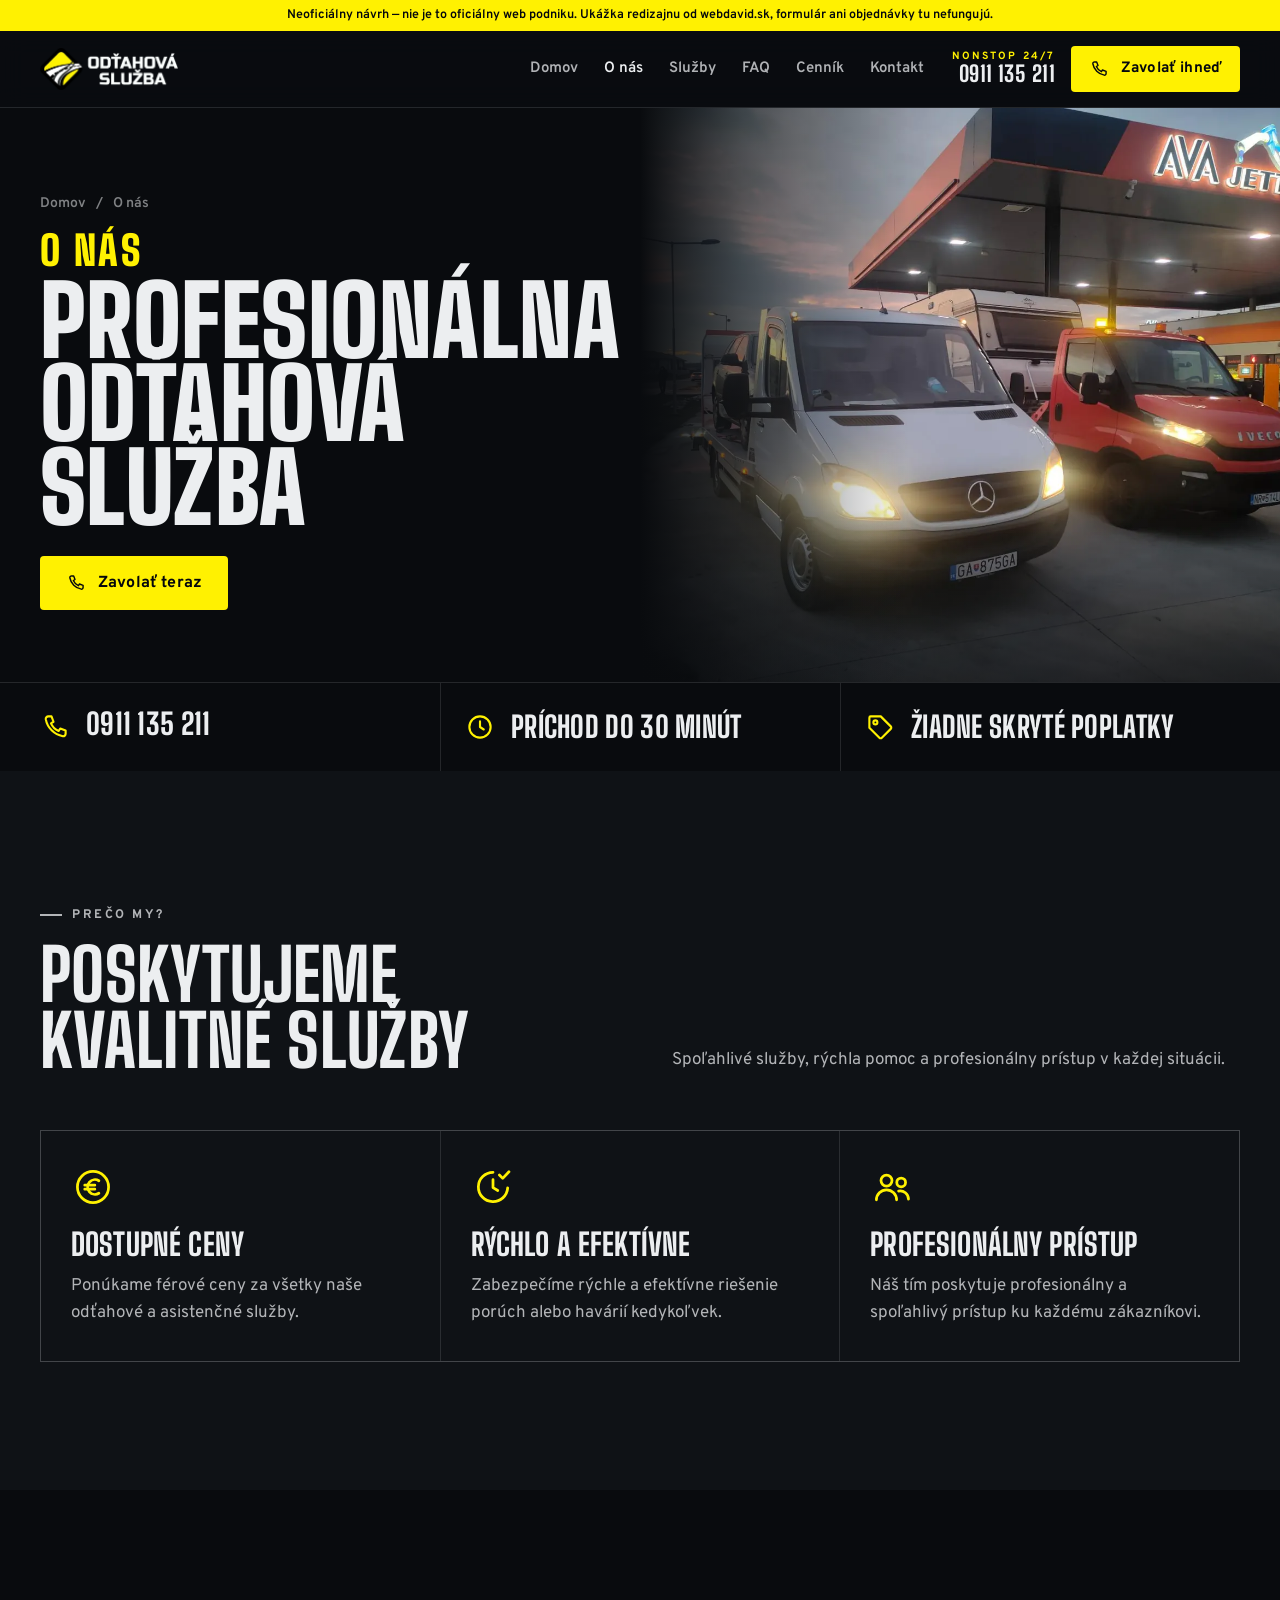
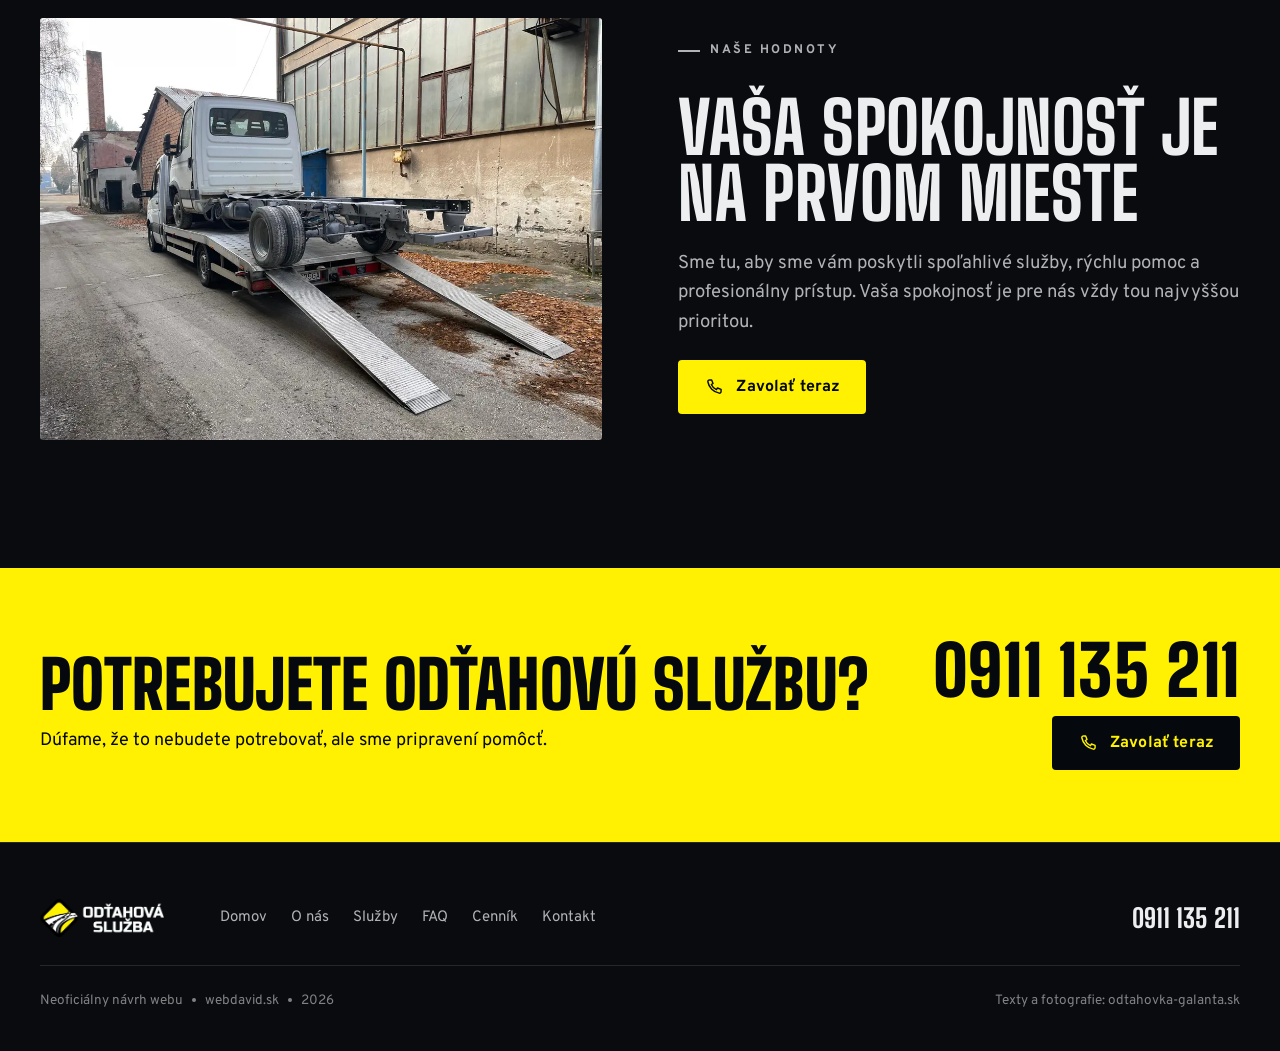
==== o-nas/index.html @ 294c911e "Redizajn webu — neoficiálny návrh Co-Authored-By: Claude Opus 5.5 <noreply@anthropic.com>  Claude-Se" ====
<!doctype html><html lang="sk"><meta charset="utf-8">
<meta name="viewport" content="width=device-width,initial-scale=1,viewport-fit=cover">
<meta name="robots" content="noindex, nofollow">
<title>O nás · Odťahová služba Galanta — neoficiálny návrh</title>
<meta name="description" content="O nás — profesionálna odťahová služba v Galante. Spoľahlivé služby, rýchla pomoc a profesionálny prístup v každej situácii.">
<meta name="theme-color" content="#090b0e">
<meta property="og:title" content="O nás · Odťahová služba Galanta — neoficiálny návrh">
<meta property="og:description" content="O nás — profesionálna odťahová služba v Galante. Spoľahlivé služby, rýchla pomoc a profesionálny prístup v každej situácii.">
<meta property="og:image" content="../assets/img/hero-noc-cerpacia-stanica.webp">
<meta property="og:locale" content="sk_SK">
<link rel="icon" type="image/png" sizes="32x32" href="../favicon-32.png">
<link rel="apple-touch-icon" href="../apple-touch-icon.png">
<link rel="preconnect" href="https://fonts.googleapis.com"><link rel="preconnect" href="https://fonts.gstatic.com" crossorigin>
<link rel="stylesheet" href="https://fonts.googleapis.com/css2?family=Big+Shoulders+Display:wght@700;800;900&family=Overpass:ital,wght@0,400;0,600;0,700;0,800;1,400&display=swap">
<link rel="stylesheet" href="../assets/css/style.css">
<script type="application/ld+json">{"@context": "https://schema.org", "@type": "AutomotiveBusiness", "name": "Odťahová služba Galanta", "description": "O nás — profesionálna odťahová služba v Galante. Spoľahlivé služby, rýchla pomoc a profesionálny prístup v každej situácii.", "telephone": "+421911135211", "url": "https://odtahovka-galanta.sk/o-nas/", "areaServed": ["Galanta", "Slovensko", "Európska únia"], "openingHours": "Mo-Su 00:00-23:59", "address": {"@type": "PostalAddress", "addressLocality": "Galanta", "addressCountry": "SK"}, "priceRange": "od 50 €"}</script>
<body>
<svg width="0" height="0" style="position:absolute" aria-hidden="true"><defs><symbol id="i-phone" viewBox="0 0 24 24"><path d="M6.6 3.5h2.6l1.6 4.3-2 1.3a11.5 11.5 0 0 0 6.1 6.1l1.3-2 4.3 1.6v2.6a2 2 0 0 1-2.2 2A17 17 0 0 1 4.6 5.7a2 2 0 0 1 2-2.2z"/></symbol><symbol id="i-clock" viewBox="0 0 24 24"><circle cx="12" cy="12" r="8.5"/><path d="M12 7.5V12l3 2"/></symbol><symbol id="i-tag" viewBox="0 0 24 24"><path d="M3.5 12.6V4.5a1 1 0 0 1 1-1h8.1l8 8a1.4 1.4 0 0 1 0 2l-7.1 7.1a1.4 1.4 0 0 1-2 0z"/><circle cx="8.3" cy="8.3" r="1.6"/></symbol><symbol id="i-tow" viewBox="0 0 24 24"><path d="M2.5 16v-5l2-3h4.5V16"/><path d="M9 13h12.5v3"/><path d="M12.5 13l6.5-6.5v3.5"/><path d="M2.5 16h2.6M9.3 16h5.6M19.1 16h2.4"/><circle cx="7.2" cy="16.3" r="2.1"/><circle cx="17" cy="16.3" r="2.1"/></symbol><symbol id="i-gauge" viewBox="0 0 24 24"><path d="M4.5 17a8 8 0 1 1 15 0"/><path d="M12 13.5l4-4"/><circle cx="12" cy="13.5" r="1.3"/><path d="M6.9 11.1l-.9-.5M12 7V5.9M17.1 11.1l.9-.5"/></symbol><symbol id="i-car" viewBox="0 0 24 24"><path d="M3 15.5V13l2-4.5h10l3.5 4 2.5.8v2.2"/><path d="M3 15.5h2.2M9.8 15.5h4.4M18.8 15.5H21"/><circle cx="7.5" cy="15.8" r="2.2"/><circle cx="16.5" cy="15.8" r="2.2"/><path d="M8.5 8.5v4h9.5"/></symbol><symbol id="i-truck" viewBox="0 0 24 24"><path d="M2.5 16V6.5h11V16"/><path d="M13.5 9.5h4l3 3.5V16"/><path d="M2.5 16h2.3M9.3 16h5.3M19.1 16h1.4"/><circle cx="7" cy="16.3" r="2.2"/><circle cx="16.8" cy="16.3" r="2.2"/></symbol><symbol id="i-eu" viewBox="0 0 24 24"><polygon points="12.00,2.85 12.41,3.84 13.47,3.92 12.66,4.62 12.91,5.65 12.00,5.10 11.09,5.65 11.34,4.62 10.53,3.92 11.59,3.84" fill="currentColor" stroke="none"/><polygon points="15.80,3.87 16.21,4.85 17.27,4.94 16.46,5.63 16.71,6.67 15.80,6.12 14.89,6.67 15.14,5.63 14.33,4.94 15.39,4.85" fill="currentColor" stroke="none"/><polygon points="18.58,6.65 18.99,7.64 20.06,7.72 19.25,8.42 19.49,9.45 18.58,8.90 17.67,9.45 17.92,8.42 17.11,7.72 18.17,7.64" fill="currentColor" stroke="none"/><polygon points="19.60,10.45 20.01,11.44 21.07,11.52 20.26,12.22 20.51,13.25 19.60,12.70 18.69,13.25 18.94,12.22 18.13,11.52 19.19,11.44" fill="currentColor" stroke="none"/><polygon points="18.58,14.25 18.99,15.24 20.06,15.32 19.25,16.02 19.49,17.05 18.58,16.50 17.67,17.05 17.92,16.02 17.11,15.32 18.17,15.24" fill="currentColor" stroke="none"/><polygon points="15.80,17.03 16.21,18.02 17.27,18.10 16.46,18.80 16.71,19.84 15.80,19.28 14.89,19.84 15.14,18.80 14.33,18.10 15.39,18.02" fill="currentColor" stroke="none"/><polygon points="12.00,18.05 12.41,19.04 13.47,19.12 12.66,19.82 12.91,20.85 12.00,20.30 11.09,20.85 11.34,19.82 10.53,19.12 11.59,19.04" fill="currentColor" stroke="none"/><polygon points="8.20,17.03 8.61,18.02 9.67,18.10 8.86,18.80 9.11,19.84 8.20,19.28 7.29,19.84 7.54,18.80 6.73,18.10 7.79,18.02" fill="currentColor" stroke="none"/><polygon points="5.42,14.25 5.83,15.24 6.89,15.32 6.08,16.02 6.33,17.05 5.42,16.50 4.51,17.05 4.75,16.02 3.94,15.32 5.01,15.24" fill="currentColor" stroke="none"/><polygon points="4.40,10.45 4.81,11.44 5.87,11.52 5.06,12.22 5.31,13.25 4.40,12.70 3.49,13.25 3.74,12.22 2.93,11.52 3.99,11.44" fill="currentColor" stroke="none"/><polygon points="5.42,6.65 5.83,7.64 6.89,7.72 6.08,8.42 6.33,9.45 5.42,8.90 4.51,9.45 4.75,8.42 3.94,7.72 5.01,7.64" fill="currentColor" stroke="none"/><polygon points="8.20,3.87 8.61,4.85 9.67,4.94 8.86,5.63 9.11,6.67 8.20,6.12 7.29,6.67 7.54,5.63 6.73,4.94 7.79,4.85" fill="currentColor" stroke="none"/></symbol><symbol id="i-buoy" viewBox="0 0 24 24"><circle cx="12" cy="12" r="8.5"/><circle cx="12" cy="12" r="3.6"/><path d="M6 6l3.4 3.4M14.6 14.6L18 18M18 6l-3.4 3.4M9.4 14.6L6 18"/></symbol><symbol id="i-recycle" viewBox="0 0 24 24"><path d="M20 12a8 8 0 0 1-14.3 4.9"/><path d="M4 12a8 8 0 0 1 14.3-4.9"/><path d="M18.6 3.6v3.6H15"/><path d="M5.4 20.4v-3.6H9"/></symbol><symbol id="i-garage" viewBox="0 0 24 24"><path d="M3 20V9.2L12 4l9 5.2V20"/><path d="M6.5 20v-7.5h11V20"/><path d="M6.5 15.5h11M6.5 18h11"/></symbol><symbol id="i-tire" viewBox="0 0 24 24"><circle cx="12" cy="12" r="8.5"/><circle cx="12" cy="12" r="2.6"/><path d="M12.00 9.40L12.00 5.80M14.47 11.20L17.90 10.08M13.53 14.10L15.64 17.02M10.47 14.10L8.36 17.02M9.53 11.20L6.10 10.08"/></symbol><symbol id="i-battery" viewBox="0 0 24 24"><rect x="3" y="7" width="18" height="12" rx="1.5"/><path d="M7 7V5h3v2M14 7V5h3v2"/><path d="M12.8 9.5l-2.6 4h3.6l-2.6 4"/></symbol><symbol id="i-arrow" viewBox="0 0 24 24"><path d="M5 12h14M13 6l6 6-6 6"/></symbol><symbol id="i-euro" viewBox="0 0 24 24"><circle cx="12" cy="12" r="8.5"/><path d="M15.2 8.6a4 4 0 1 0 0 6.8"/><path d="M7.5 11h5.5M7.5 13.2h5.5"/></symbol><symbol id="i-ontime" viewBox="0 0 24 24"><path d="M20 12.5A8 8 0 1 1 12 4"/><path d="M12 8v4.3l2.6 1.6"/><path d="M15.5 5.5l1.8 1.8 3.4-3.6"/></symbol><symbol id="i-team" viewBox="0 0 24 24"><circle cx="9" cy="8.5" r="3"/><path d="M3.5 19a5.5 5.5 0 0 1 11 0"/><circle cx="17" cy="9.5" r="2.4"/><path d="M15.6 14.2A4.6 4.6 0 0 1 21 18.6"/></symbol><symbol id="i-shield" viewBox="0 0 24 24"><path d="M12 3.5l7 2.6v5.6c0 4.4-3 7.6-7 8.8-4-1.2-7-4.4-7-8.8V6.1z"/><path d="M8.8 12.2l2.2 2.2 4.3-4.6"/></symbol></defs></svg>
<p class="demo">Neoficiálny návrh — nie je to oficiálny web podniku. Ukážka redizajnu od webdavid.sk, formulár ani objednávky tu nefungujú.</p>
<header class="top" id="top">
  <div class="wrap top__in">
    <a class="logo" href="../" aria-label="Odťahová služba Galanta — domov"><img src="../assets/img/logo-odtahova-sluzba.webp" width="560" height="171" alt="Odťahová služba"></a>
    <nav class="nav" id="nav" aria-label="Hlavná navigácia"><a href="../">Domov</a><a href="../o-nas/" aria-current="page">O nás</a><a href="../#sluzby">Služby</a><a href="../#faq">FAQ</a><a href="../#cennik">Cenník</a><a href="../#kontakt">Kontakt</a></nav>
    <div class="top__call">
      <a class="top__tel" href="tel:0911135211"><small>Nonstop 24/7</small><b class="num">0911 135 211</b></a>
      <a class="btn btn--y" href="tel:0911135211"><svg class="i" aria-hidden="true"><use href="#i-phone"/></svg>Zavolať ihneď</a>
      <button class="burger" type="button" aria-controls="nav" aria-expanded="false" aria-label="Menu"><span></span></button>
    </div>
  </div>
</header>
<main>

<section class="phero" aria-labelledby="h1">
  <div class="wrap phero__grid">
    <div class="phero__copy">
      <nav class="crumbs" aria-label="Omrvinky"><a class="ulink" href="../">Domov</a><span aria-hidden="true">/</span><span>O nás</span></nav>
      <h1 id="h1"><small>O nás</small>Profesionálna odťahová služba</h1>
      <div class="hero__cta"><a class="btn btn--y" href="tel:0911135211"><svg class="i" aria-hidden="true"><use href="#i-phone"/></svg>Zavolať teraz</a></div>
    </div>
    <figure class="hero__photo phero__photo">
      <img src="../assets/img/vozidla-cerpacia-stanica.webp" width="1400" height="1051" alt="Dve odťahové vozidlá pri čerpacej stanici za súmraku" fetchpriority="high">
    </figure>
  </div>
</section>
<div class="facts"><ul class="wrap">
  <li><svg class="i" aria-hidden="true"><use href="#i-phone"/></svg><a href="tel:0911135211"><b class="num">0911 135 211</b></a></li>
  <li><svg class="i" aria-hidden="true"><use href="#i-clock"/></svg><b>Príchod do 30 minút</b></li>
  <li><svg class="i" aria-hidden="true"><use href="#i-tag"/></svg><b>Žiadne skryté poplatky</b></li>
</ul></div>

<section class="sec" aria-labelledby="q-h">
  <div class="wrap">
    <div class="head">
      <div><p class="eyebrow">Prečo my?</p><h2 id="q-h">Poskytujeme kvalitné služby</h2></div>
      <p>Spoľahlivé služby, rýchla pomoc a profesionálny prístup v každej situácii.</p>
    </div>
    <ul class="values">
      <li><svg class="i" aria-hidden="true"><use href="#i-euro"/></svg><h3>Dostupné ceny</h3><p>Ponúkame férové ceny za všetky naše odťahové a asistenčné služby.</p></li>
      <li><svg class="i" aria-hidden="true"><use href="#i-ontime"/></svg><h3>Rýchlo a efektívne</h3><p>Zabezpečíme rýchle a efektívne riešenie porúch alebo havárií kedykoľvek.</p></li>
      <li><svg class="i" aria-hidden="true"><use href="#i-team"/></svg><h3>Profesionálny prístup</h3><p>Náš tím poskytuje profesionálny a spoľahlivý prístup ku každému zákazníkovi.</p></li>
    </ul>
  </div>
</section>

<section class="sec sec--dark" aria-labelledby="v-h">
  <div class="wrap split">
    <img src="../assets/img/odtah-podvozok.webp" width="1100" height="825" alt="Podvozok nákladného vozidla naložený na odťahovom vozidle" loading="lazy">
    <div class="split__copy">
      <p class="eyebrow">Naše hodnoty</p>
      <h2 class="h2" id="v-h">Vaša spokojnosť je na prvom mieste</h2>
      <p class="lead">Sme tu, aby sme vám poskytli spoľahlivé služby, rýchlu pomoc a profesionálny prístup. Vaša spokojnosť je pre nás vždy tou najvyššou prioritou.</p>
      <a class="btn btn--y" href="tel:0911135211"><svg class="i" aria-hidden="true"><use href="#i-phone"/></svg>Zavolať teraz</a>
    </div>
  </div>
</section>

<section class="cta" aria-labelledby="cta-h">
  <div class="wrap cta__in">
    <div><h2 id="cta-h">Potrebujete odťahovú službu?</h2><p>Dúfame, že to nebudete potrebovať, ale sme pripravení pomôcť.</p></div>
    <div class="cta__tel"><a class="big num" href="tel:0911135211">0911 135 211</a><a class="btn btn--ink" href="tel:0911135211"><svg class="i" aria-hidden="true"><use href="#i-phone"/></svg>Zavolať teraz</a></div>
  </div>
</section>
</main>
<footer class="foot">
  <div class="wrap foot__in">
    <a class="logo" href="../" aria-label="Domov"><img src="../assets/img/logo-odtahova-sluzba.webp" width="560" height="171" alt="Odťahová služba" loading="lazy"></a>
    <nav aria-label="Pätička"><a class="ulink" href="../">Domov</a><a class="ulink" href="../o-nas/">O nás</a><a class="ulink" href="../#sluzby">Služby</a><a class="ulink" href="../#faq">FAQ</a><a class="ulink" href="../#cennik">Cenník</a><a class="ulink" href="../#kontakt">Kontakt</a></nav>
    <a class="foot__tel num" href="tel:0911135211">0911 135 211</a>
    <div class="foot__legal"><span>Neoficiálny návrh webu <span class="sep" aria-hidden="true"></span> webdavid.sk <span class="sep" aria-hidden="true"></span> 2026</span><span>Texty a fotografie: odtahovka-galanta.sk</span></div>
  </div>
</footer>
<div class="mbar"><a class="btn btn--y" href="tel:0911135211"><svg class="i" aria-hidden="true"><use href="#i-phone"/></svg>Zavolať</a><a class="btn btn--ghost" href="../#cennik">Cenník</a></div>
<script src="../assets/js/main.js" defer></script>
</body></html>
---- assets/css/style.css ----
/* Odťahová služba Galanta — redizajn (neoficiálny návrh)
   Koncept: reflexná dopravná tabuľa v noci. Asfalt ako zem, ich žltá ako reflexná fólia,
   biela dodatková tabuľa pre cenník, vodorovné značenie ako oddeľovače.
   Poradie: tokeny → základ → komponenty → sekcie → responzívne. */

:root{
  --a950:#090b0e; --a900:#0f1216; --a850:#151920; --a800:#1c2129;
  --ink:#eceef0; --ink-2:rgba(236,238,240,.74); --ink-3:rgba(236,238,240,.52);
  --line:rgba(236,238,240,.12); --line-2:rgba(236,238,240,.24);
  --y:#fff101; --y-2:#f2e400; --y-ink:#05080d;
  --plate:#f3f4f1; --plate-ink:#0a0c0f; --plate-line:rgba(10,12,15,.14);
  --f-d:"Big Shoulders Display","Arial Narrow",Impact,sans-serif;
  --f-t:"Overpass",system-ui,-apple-system,"Segoe UI",sans-serif;
  --w:1240px; --g:clamp(16px,4vw,40px);
  --ease:cubic-bezier(.2,.7,.3,1);
}

/* ---------- základ ---------- */
*,*::before,*::after{box-sizing:border-box}
html{-webkit-text-size-adjust:100%;scroll-behavior:smooth;scroll-padding-top:84px}
body{margin:0;background:var(--a900);color:var(--ink);font:400 17px/1.6 var(--f-t);-webkit-font-smoothing:antialiased;text-rendering:optimizeLegibility}
img{display:block;max-width:100%;height:auto}
a{color:inherit;text-decoration:none}
p{margin:0}
h1,h2,h3,h4{margin:0;font-family:var(--f-d);font-weight:800;line-height:.92;letter-spacing:.005em;text-transform:uppercase}
ul,ol{margin:0;padding:0;list-style:none}
button,input,textarea{font:inherit;color:inherit}
:focus-visible{outline:2px solid var(--y);outline-offset:3px}
.wrap{width:min(100% - 2*var(--g),var(--w));margin-inline:auto}
.sr{position:absolute;width:1px;height:1px;overflow:hidden;clip:rect(0 0 0 0);white-space:nowrap}
.num{font-variant-numeric:tabular-nums lining-nums}

/* demo pruh */
.demo{background:var(--y);color:var(--y-ink);font:600 12.5px/1.35 var(--f-t);text-align:center;padding:7px var(--g)}

/* ---------- komponenty ---------- */
.eyebrow{display:inline-flex;align-items:center;gap:10px;font:700 12.5px/1 var(--f-t);letter-spacing:.2em;text-transform:uppercase;color:var(--y)}
.eyebrow::before{content:"";width:22px;height:2px;background:currentColor}
.lead{font-size:clamp(17px,1.45vw,19.5px);color:var(--ink-2);max-width:58ch}
.btn{display:inline-flex;align-items:center;justify-content:center;gap:12px;min-height:54px;padding:0 26px;border-radius:4px;font:700 16px/1 var(--f-t);letter-spacing:.01em;transition:background .2s,color .2s,border-color .2s;white-space:nowrap}
.btn svg{width:20px;height:20px;flex:none}
.btn--y{background:var(--y);color:var(--y-ink)}
.btn--y:hover{background:#fff}
.btn--ghost{border:1.5px solid var(--line-2);color:var(--ink)}
.btn--ghost:hover{border-color:var(--ink)}
.btn--ink{background:var(--y-ink);color:var(--y)}
.btn--ink:hover{background:#000;color:#fff}
.i{width:24px;height:24px;fill:none;stroke:currentColor;stroke-width:1.7;stroke-linecap:round;stroke-linejoin:round;flex:none}
.lane{height:3px;background:repeating-linear-gradient(90deg,var(--line-2) 0 34px,transparent 34px 62px)}
.ulink{background:linear-gradient(currentColor,currentColor) 0 100%/0 1.5px no-repeat;transition:background-size .2s var(--ease)}
.ulink:hover{background-size:100% 1.5px}

/* ---------- hlavička ---------- */
.top{position:sticky;top:0;z-index:40;background:rgba(9,11,14,.86);-webkit-backdrop-filter:saturate(140%) blur(12px);backdrop-filter:saturate(140%) blur(12px);border-bottom:1px solid var(--line)}
.top__in{display:flex;align-items:center;gap:28px;height:76px}
.logo img{height:42px;width:auto}
.nav{display:flex;gap:26px;margin-left:auto;font:600 15px/1 var(--f-t)}
.nav a{padding:8px 0;color:var(--ink-2);transition:color .2s}
.nav a:hover,.nav a[aria-current]{color:var(--ink)}
.top__call{display:flex;align-items:center;gap:16px}
.top__tel{display:grid;line-height:1.1;text-align:right}
.top__tel small{font:700 10.5px/1 var(--f-t);letter-spacing:.2em;text-transform:uppercase;color:var(--y)}
.top__tel b{font:800 22px/1.1 var(--f-d);letter-spacing:.02em}
.top .btn{min-height:46px;padding:0 18px;font-size:15px}
.burger{display:none;width:46px;height:46px;border:1.5px solid var(--line-2);border-radius:4px;background:none;align-items:center;justify-content:center;cursor:pointer}
.burger span,.burger span::before,.burger span::after{display:block;width:18px;height:2px;background:var(--ink);position:relative;content:"";transition:transform .2s}
.burger span::before{position:absolute;top:-6px}.burger span::after{position:absolute;top:6px}
.menu-open .burger span{background:transparent}
.menu-open .burger span::before{transform:translateY(6px) rotate(45deg)}
.menu-open .burger span::after{transform:translateY(-6px) rotate(-45deg)}

/* ---------- hero ---------- */
.hero{position:relative;background:var(--a950);overflow:hidden}
.hero__grid{display:grid;grid-template-columns:minmax(0,1.04fr) minmax(0,.96fr);min-height:min(660px,84vh)}
.hero__copy{padding:clamp(56px,8vw,104px) clamp(24px,4vw,56px) clamp(48px,6vw,80px) 0;display:flex;flex-direction:column;justify-content:center;gap:26px;position:relative;z-index:2}
.hero h1{font-size:clamp(60px,9.4vw,140px);font-weight:900;line-height:.84;letter-spacing:-.005em}
.hero h1 span{display:block;color:var(--y)}
.hero__cta{display:flex;flex-wrap:wrap;gap:12px;margin-top:4px}
.hero__avail{display:flex;align-items:center;gap:14px;font-size:15px;color:var(--ink-3);max-width:46ch}
.live{display:inline-flex;align-items:center;gap:8px;flex:none;padding:6px 12px 5px;border:1px solid var(--line-2);border-radius:99px;font:700 14px/1 var(--f-t);color:var(--ink)}
.live i{width:8px;height:8px;border-radius:50%;background:#3ddc55;box-shadow:0 0 0 4px rgba(61,220,85,.16)}
.hero__photo{position:relative;margin:0;margin-right:calc(-1*max(var(--g),(100vw - var(--w))/2))}
.hero__photo img{width:100%;height:100%;object-fit:cover;object-position:56% 60%}
.hero__photo::before{content:"";position:absolute;inset:0;z-index:1;background:linear-gradient(90deg,var(--a950) 0,rgba(9,11,14,.55) 16%,rgba(9,11,14,0) 42%),linear-gradient(0deg,rgba(9,11,14,.7) 0,rgba(9,11,14,0) 30%)}
.sign{position:absolute;z-index:3;left:-58px;bottom:44px;width:196px;height:196px;display:grid;place-items:center;color:var(--y-ink)}
.sign::before{content:"";position:absolute;inset:28px;background:var(--y);border-radius:14px;transform:rotate(45deg);box-shadow:inset 0 0 0 5px var(--y),inset 0 0 0 9px var(--y-ink),0 18px 40px rgba(0,0,0,.45)}
.sign span{position:relative;display:grid;text-align:center;line-height:.86}
.sign b{font:900 50px/.9 var(--f-d)}
.sign small{font:800 15px/1 var(--f-d);letter-spacing:.14em}

/* fakty pod hero */
.facts{background:var(--a950);border-top:1px solid var(--line)}
.facts ul{display:grid;grid-template-columns:repeat(3,1fr)}
.facts li{display:flex;align-items:center;gap:16px;padding:26px 24px;border-left:1px solid var(--line)}
.facts li:first-child{border-left:0;padding-left:0}
.facts .i{width:30px;height:30px;color:var(--y)}
.facts b{font:800 clamp(22px,2.3vw,30px)/1 var(--f-d);text-transform:uppercase;letter-spacing:.01em}

/* ---------- sekcie ---------- */
.sec{padding:clamp(72px,10vw,128px) 0}
.sec--dark{background:var(--a950)}
.head{display:grid;grid-template-columns:minmax(0,1fr) minmax(0,1fr);gap:24px 64px;align-items:end;margin-bottom:clamp(36px,5vw,56px)}
.head h2,.h2{font-size:clamp(42px,5.6vw,80px);margin-top:16px}
.head p{color:var(--ink-2);max-width:56ch}

/* prečo my */
.why{display:grid;grid-template-columns:minmax(0,.9fr) minmax(0,1.1fr);gap:clamp(40px,6vw,88px);align-items:start}
.why h2{font-size:clamp(46px,6vw,88px);margin:16px 0 24px}
.why h2 b{display:block;font-weight:900;font-size:1.9em;line-height:.8;color:var(--y);letter-spacing:-.01em}
.why__photos{display:grid;grid-template-columns:1fr 1fr;gap:12px;margin-bottom:34px}
.why__photos img{aspect-ratio:1;object-fit:cover;border-radius:3px}
.feat{display:grid;grid-template-columns:auto 1fr;gap:6px 20px;padding:26px 0;border-top:1px solid var(--line)}
.feat:last-child{border-bottom:1px solid var(--line)}
.feat .i{width:34px;height:34px;color:var(--y);grid-row:span 2}
.feat h3{font-size:clamp(26px,2.4vw,32px)}
.feat p{color:var(--ink-2)}

/* núdzový pás s fotkou */
.band{position:relative;isolation:isolate;min-height:min(560px,76vh);display:flex;align-items:center;background:var(--a950)}
.band>img{position:absolute;inset:0;width:100%;height:100%;object-fit:cover;object-position:50% 62%;z-index:-2}
.band::before{content:"";position:absolute;inset:0;z-index:-1;background:linear-gradient(90deg,rgba(9,11,14,.94) 0,rgba(9,11,14,.78) 38%,rgba(9,11,14,.12) 72%),linear-gradient(0deg,var(--a900) 0,rgba(9,11,14,0) 26%),linear-gradient(180deg,rgba(9,11,14,.6) 0,rgba(9,11,14,0) 22%)}
.band__copy{max-width:560px;display:grid;gap:22px;padding:72px 0;justify-items:start}
.band h2{font-size:clamp(44px,6vw,86px)}
.band p{color:var(--ink-2)}

/* služby */
.svc{display:grid;grid-template-columns:repeat(4,1fr);gap:1px;background:var(--line);border:1px solid var(--line)}
.svc li{background:var(--a900);padding:30px 26px 32px;display:grid;align-content:start;gap:14px;transition:background .25s}
.svc li:hover{background:var(--a850)}
.svc .i{width:40px;height:40px;color:var(--y);stroke-width:1.5;margin-bottom:10px}
.svc h3{font-size:clamp(24px,2vw,28px);line-height:.96}
.svc p{font-size:15.5px;line-height:1.55;color:var(--ink-2)}
.shots{display:grid;grid-template-columns:1.5fr 1fr 1fr;gap:12px;margin-top:12px}
.shots figure{margin:0;overflow:hidden;border-radius:3px;background:var(--a850)}
.shots img{width:100%;height:100%;aspect-ratio:4/3;object-fit:cover;transition:transform .5s var(--ease)}
.shots figure:hover img{transform:scale(1.045)}
.shots figure:first-child img{aspect-ratio:auto}

/* referencie */
.refs{display:grid;grid-template-columns:repeat(3,1fr);gap:1px;background:var(--line);border:1px solid var(--line)}
.ref{background:var(--a950);padding:34px 30px;display:flex;flex-direction:column;gap:22px}
.ref__score{display:flex;align-items:baseline;gap:14px}
.ref__score b{font:900 64px/.8 var(--f-d);color:var(--ink)}
.stars{position:relative;display:inline-block;width:110px;height:20px;background:linear-gradient(90deg,var(--line-2) 0 100%);-webkit-mask:var(--star) 0 0/22px 20px repeat-x;mask:var(--star) 0 0/22px 20px repeat-x}
.stars i{position:absolute;inset:0 auto 0 0;background:var(--y)}
:root{--star:url("data:image/svg+xml,%3Csvg xmlns='http://www.w3.org/2000/svg' viewBox='0 0 22 20'%3E%3Cpath d='M10 1.2l2.6 5.6 6 .7-4.5 4.1 1.2 6L10 14.6 4.7 17.6l1.2-6L1.4 7.5l6-.7z'/%3E%3C/svg%3E")}
.ref blockquote{margin:0;font-size:clamp(19px,1.6vw,22px);line-height:1.45;color:var(--ink);flex:1}
.ref blockquote::before{content:"“";display:block;height:34px;margin-bottom:6px;font:900 72px/1 var(--f-d);color:var(--y)}
.ref footer{display:flex;justify-content:space-between;gap:12px;padding-top:18px;border-top:1px solid var(--line);font-size:14.5px;color:var(--ink-3)}
.ref footer h3{font:700 15px/1.3 var(--f-t);text-transform:none;letter-spacing:0;color:var(--ink)}

/* faq */
.faq{display:grid;grid-template-columns:minmax(0,.8fr) minmax(0,1.2fr);gap:clamp(40px,6vw,96px);align-items:start}
.faq__side{position:sticky;top:110px;display:grid;gap:22px;justify-items:start}
.faq__side p{color:var(--ink-2)}
.ask{margin-top:12px;padding:22px 24px;border:1px solid var(--line-2);border-radius:4px;display:grid;gap:6px;width:100%}
.ask a{font:800 26px/1.1 var(--f-d);text-transform:uppercase;color:var(--y);justify-self:start}
.qa{border-top:1px solid var(--line)}
.qa details{border-bottom:1px solid var(--line)}
.qa summary{list-style:none;display:flex;justify-content:space-between;align-items:center;gap:24px;padding:24px 0;cursor:pointer;font:600 clamp(18px,1.5vw,20.5px)/1.35 var(--f-t)}
.qa summary::-webkit-details-marker{display:none}
.qa summary::after{content:"";flex:none;width:34px;height:34px;border:1.5px solid var(--line-2);border-radius:50%;background:linear-gradient(var(--y),var(--y)) center/12px 2px no-repeat,linear-gradient(var(--y),var(--y)) center/2px 12px no-repeat;transition:transform .2s,background-size .2s}
.qa details[open] summary::after{transform:rotate(180deg);background-size:12px 2px,2px 0}
.qa details p{padding:0 58px 26px 0;color:var(--ink-2)}

/* žltá výzva */
.cta{background:var(--y);color:var(--y-ink)}
.cta__in{display:grid;grid-template-columns:minmax(0,1fr) auto;gap:28px 48px;align-items:center;padding:clamp(48px,6vw,72px) 0}
.cta h2{font-size:clamp(40px,5.2vw,74px);font-weight:900}
.cta p{margin-top:12px;font-size:18px;max-width:52ch}
.cta__tel{display:grid;justify-items:end;gap:14px}
.cta__tel a.big{font:900 clamp(44px,5.4vw,78px)/.9 var(--f-d);letter-spacing:.01em}

/* cenník — biela dodatková tabuľa */
.price{display:grid;grid-template-columns:minmax(0,.8fr) minmax(0,1.2fr);gap:clamp(40px,6vw,96px);align-items:center}
.price__side{display:grid;gap:20px;justify-items:start}
.price__side p{color:var(--ink-2);max-width:40ch}
.plate{background:var(--plate);color:var(--plate-ink);border-radius:16px;padding:clamp(26px,3.4vw,44px);box-shadow:inset 0 0 0 6px var(--plate),inset 0 0 0 10px var(--plate-ink),0 30px 60px rgba(0,0,0,.4)}
.plate__flat{display:flex;flex-wrap:wrap;align-items:flex-end;justify-content:space-between;gap:12px 24px;padding:6px 6px 26px;border-bottom:2px solid var(--plate-ink)}
.plate__flat h3{font:800 clamp(24px,2.4vw,32px)/.95 var(--f-d);max-width:14ch}
.plate__flat .amt{display:flex;align-items:baseline;gap:10px;font:700 15px/1 var(--f-t)}
.plate__flat .amt b{font:900 clamp(84px,9vw,128px)/.78 var(--f-d)}
.plate table{width:100%;border-collapse:collapse;margin-top:6px}
.plate th{text-align:left;font:700 11.5px/1 var(--f-t);letter-spacing:.18em;text-transform:uppercase;color:rgba(10,12,15,.6);padding:20px 6px 12px}
.plate th:last-child,.plate td:last-child{text-align:right}
.plate td{padding:20px 6px;border-top:1px solid var(--plate-line);font-size:17px;vertical-align:middle}
.plate td:last-child{white-space:nowrap;font-size:14px}
.plate td:last-child b{font:800 clamp(30px,3vw,40px)/1 var(--f-d);margin-left:8px}

/* kontakt */
.contact{display:grid;grid-template-columns:minmax(0,1fr) minmax(0,1fr);gap:clamp(40px,6vw,88px);align-items:start}
.contact__info{display:grid;gap:32px;align-content:start}
.contact__info .txt{display:grid;gap:20px;justify-items:start}
.contact__info .tel{font:900 clamp(46px,5vw,72px)/.9 var(--f-d);color:var(--y)}
.contact__info .txt p{color:var(--ink-2)}
.contact__info img{width:100%;border-radius:3px;aspect-ratio:16/10;object-fit:cover;object-position:50% 62%}
.form{background:var(--a850);border:1px solid var(--line);border-radius:6px;padding:clamp(24px,3vw,40px);display:grid;gap:18px}
.form h2{font-size:clamp(30px,3vw,40px);margin-bottom:4px}
.field{display:grid;gap:8px}
.field label{font:700 12px/1 var(--f-t);letter-spacing:.16em;text-transform:uppercase;color:var(--ink-3)}
.field input,.field textarea{width:100%;background:var(--a950);border:1px solid var(--line-2);border-radius:4px;padding:15px 16px;font-size:16px;transition:border-color .2s}
.field textarea{min-height:140px;resize:vertical}
.field input:focus,.field textarea:focus{outline:none;border-color:var(--y)}
.form .btn{justify-self:start;border:0;cursor:pointer}
.form__note{font-size:14px;color:var(--ink-3);min-height:1.4em}

/* pätička */
.foot{background:var(--a950);border-top:1px solid var(--line);padding:56px 0 calc(40px + env(safe-area-inset-bottom))}
.foot__in{display:grid;grid-template-columns:auto 1fr auto;gap:28px 56px;align-items:center}
.foot .logo img{height:38px}
.foot nav{display:flex;flex-wrap:wrap;gap:10px 24px;font-size:15px;color:var(--ink-2)}
.foot__tel{font:800 26px/1 var(--f-d)}
.sep{display:inline-block;width:4px;height:4px;border-radius:50%;background:currentColor;vertical-align:middle;margin:0 .45em}
.foot__legal{grid-column:1/-1;display:flex;flex-wrap:wrap;justify-content:space-between;gap:10px 24px;padding-top:24px;border-top:1px solid var(--line);font-size:13.5px;color:var(--ink-3)}

/* mobilná lišta */
.mbar{display:none}

/* podstránka */
.phero{position:relative;isolation:isolate;background:var(--a950);overflow:hidden}
.phero__grid{display:grid;grid-template-columns:minmax(0,1fr) minmax(0,1fr);min-height:min(520px,70vh)}
.phero__copy{display:flex;flex-direction:column;justify-content:center;gap:22px;padding:clamp(48px,7vw,96px) clamp(24px,4vw,56px) clamp(48px,6vw,72px) 0}
.crumbs{display:flex;gap:10px;font:600 14px/1 var(--f-t);color:var(--ink-3)}
.crumbs a:hover{color:var(--ink)}
.phero__photo img{object-position:40% 78%}
.phero h1{font-size:clamp(54px,7.6vw,112px);font-weight:900;line-height:.86}
.phero h1 small{display:block;font-size:.42em;color:var(--y);letter-spacing:.06em;margin-bottom:10px}
.values{display:grid;grid-template-columns:repeat(3,1fr);gap:1px;background:var(--line);border:1px solid var(--line)}
.values li{background:var(--a900);padding:34px 30px;display:grid;gap:14px;align-content:start}
.values .i{width:44px;height:44px;color:var(--y);stroke-width:1.5;margin-bottom:8px}
.values h3{font-size:clamp(28px,2.4vw,34px)}
.values p{color:var(--ink-2)}
.split{display:grid;grid-template-columns:minmax(0,1fr) minmax(0,1fr);gap:clamp(40px,6vw,88px);align-items:center}
.split img{border-radius:3px;aspect-ratio:4/3;object-fit:cover}
.split__copy{display:grid;gap:22px;justify-items:start}
.split__copy p{color:var(--ink-2)}

/* ---------- responzívne ---------- */
@media (max-width:1080px){
  .nav{gap:18px;font-size:14px}
  .top__tel{display:none}
  .svc{grid-template-columns:repeat(2,1fr)}
  .contact{grid-template-columns:1fr}
}
@media (max-width:900px){
  .burger{display:inline-flex}
  .top__in{gap:12px}
  .nav{position:fixed;inset:76px 0 auto 0;flex-direction:column;gap:0;margin:0;padding:8px var(--g) 20px;background:var(--a950);border-bottom:1px solid var(--line);font-size:18px;transform:translateY(-8px);opacity:0;visibility:hidden;transition:opacity .2s,transform .2s,visibility .2s}
  .nav a{padding:16px 0;border-bottom:1px solid var(--line)}
  .menu-open .nav{opacity:1;visibility:visible;transform:none}
  .top__call{margin-left:auto}
  .hero__grid,.phero__grid{grid-template-columns:1fr;min-height:0}
  .hero__photo,.phero__photo{order:-1;margin:0 calc(-1*var(--g));aspect-ratio:4/3}
  .hero__photo::before{background:linear-gradient(0deg,var(--a950) 0,rgba(9,11,14,0) 45%)}
  .hero__copy,.phero__copy{padding:8px 0 56px}
  .sign{left:auto;right:10px;bottom:10px;width:128px;height:128px}
  .sign::before{inset:19px;border-radius:10px;box-shadow:inset 0 0 0 4px var(--y),inset 0 0 0 7px var(--y-ink),0 12px 28px rgba(0,0,0,.45)}
  .sign b{font-size:32px}.sign small{font-size:10.5px}
  .band::before{background:linear-gradient(0deg,rgba(9,11,14,.96) 0,rgba(9,11,14,.86) 55%,rgba(9,11,14,.45) 100%)}
  .why,.faq,.price,.split{grid-template-columns:1fr}
  .faq__side{position:static}
  .head{grid-template-columns:1fr}
  .refs,.values{grid-template-columns:1fr}
  .cta__in{grid-template-columns:1fr}
  .cta__tel{justify-items:start}
  .foot__in{grid-template-columns:1fr}
}
@media (max-width:640px){
  body{font-size:16.5px;padding-bottom:calc(70px + env(safe-area-inset-bottom))}
  .top__in{height:68px}
  .nav{inset:68px 0 auto 0}
  .logo img{height:34px}
  .top .btn{display:none}
  .facts ul{grid-template-columns:1fr}
  .facts li{border-left:0;border-top:1px solid var(--line);padding:18px 0}
  .facts li:first-child{border-top:0}
  .svc{grid-template-columns:1fr}
  .svc li{grid-template-columns:auto 1fr;column-gap:18px;padding:24px 20px}
  .svc .i{grid-row:span 2;margin:0;width:34px;height:34px}
  .shots{grid-template-columns:1fr 1fr}
  .shots figure:first-child{grid-column:1/-1}
  .shots figure:first-child img{aspect-ratio:4/3}
  .qa details p{padding-right:0}
  .plate td{font-size:15px;padding:16px 4px}
  .plate td:last-child{font-size:12.5px}
  .mbar{display:grid;grid-template-columns:1.6fr 1fr;gap:8px;position:fixed;z-index:50;left:0;right:0;bottom:0;padding:10px 12px calc(10px + env(safe-area-inset-bottom));background:rgba(9,11,14,.94);-webkit-backdrop-filter:blur(10px);backdrop-filter:blur(10px);border-top:1px solid var(--line)}
  .mbar .btn{min-height:50px;padding:0 14px;font-size:15.5px}
}
@media (prefers-reduced-motion:reduce){
  *,*::before,*::after{transition:none!important;animation:none!important;scroll-behavior:auto!important}
}
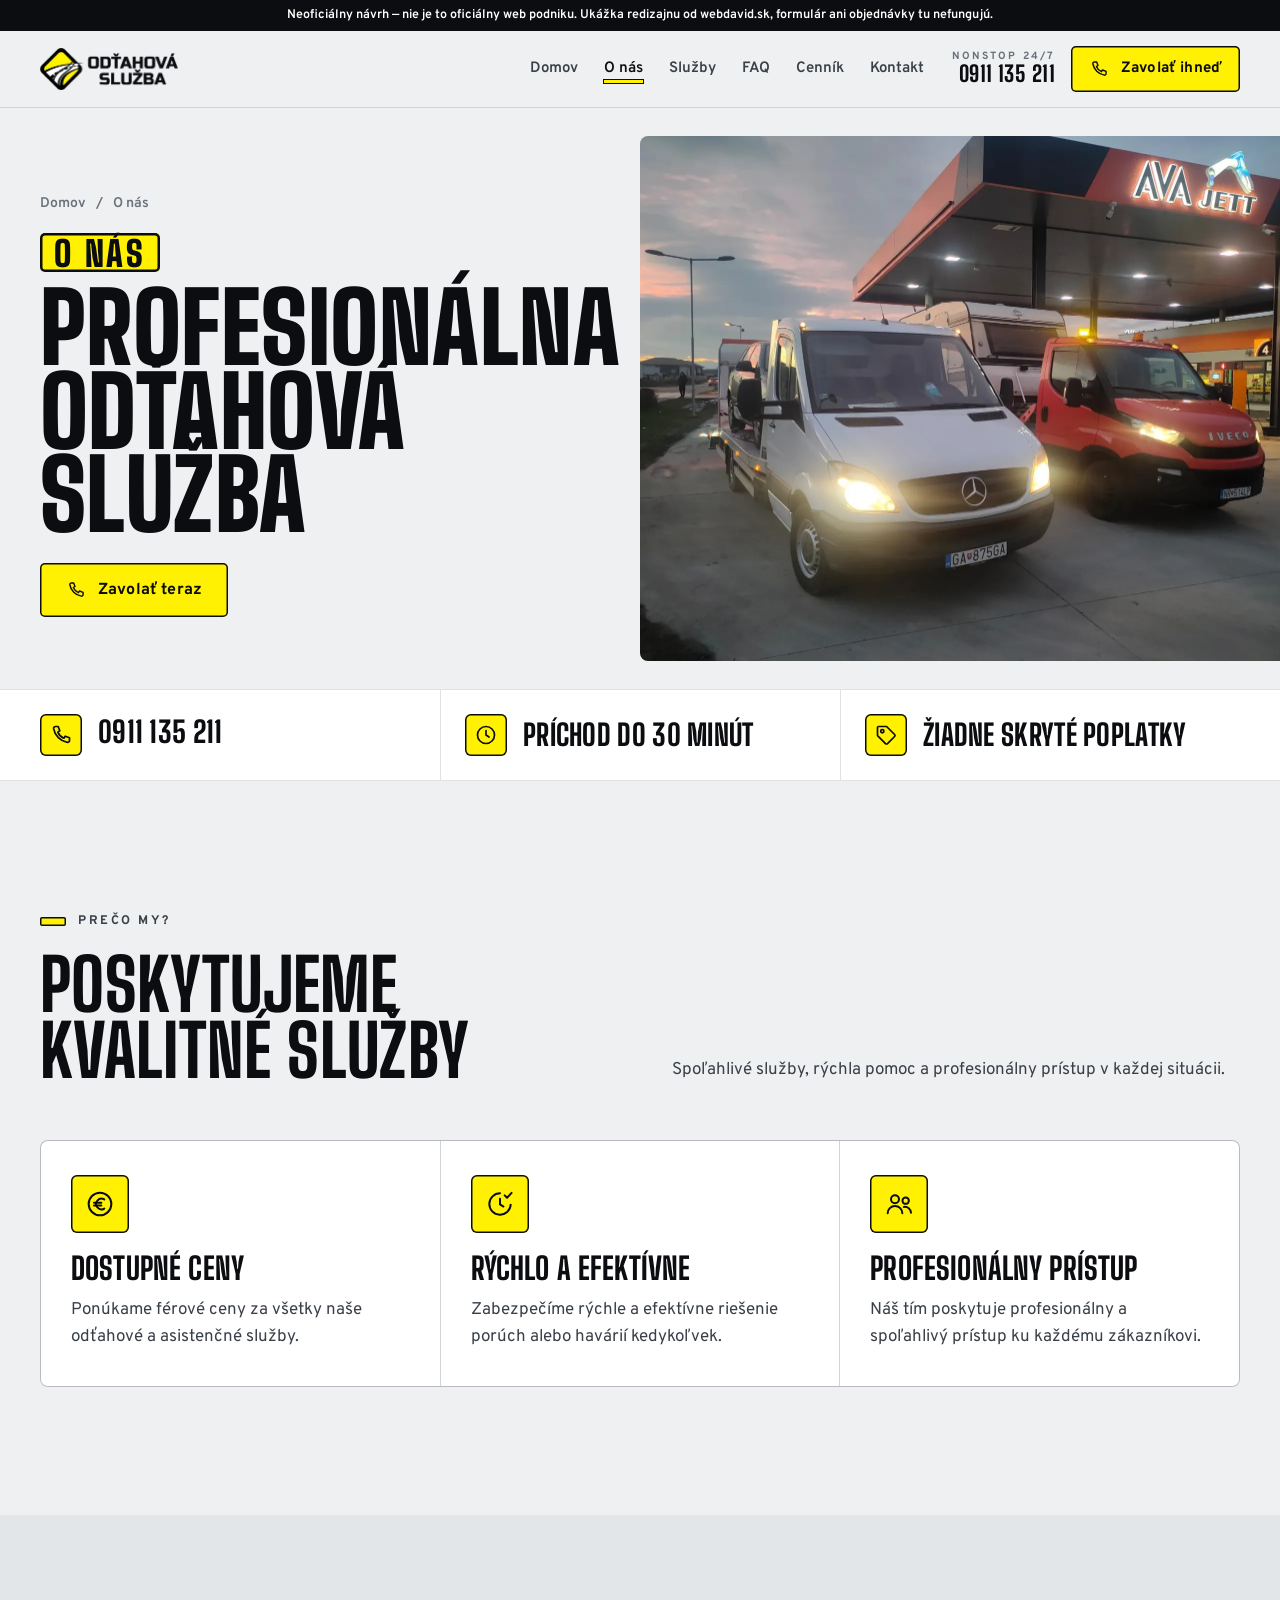
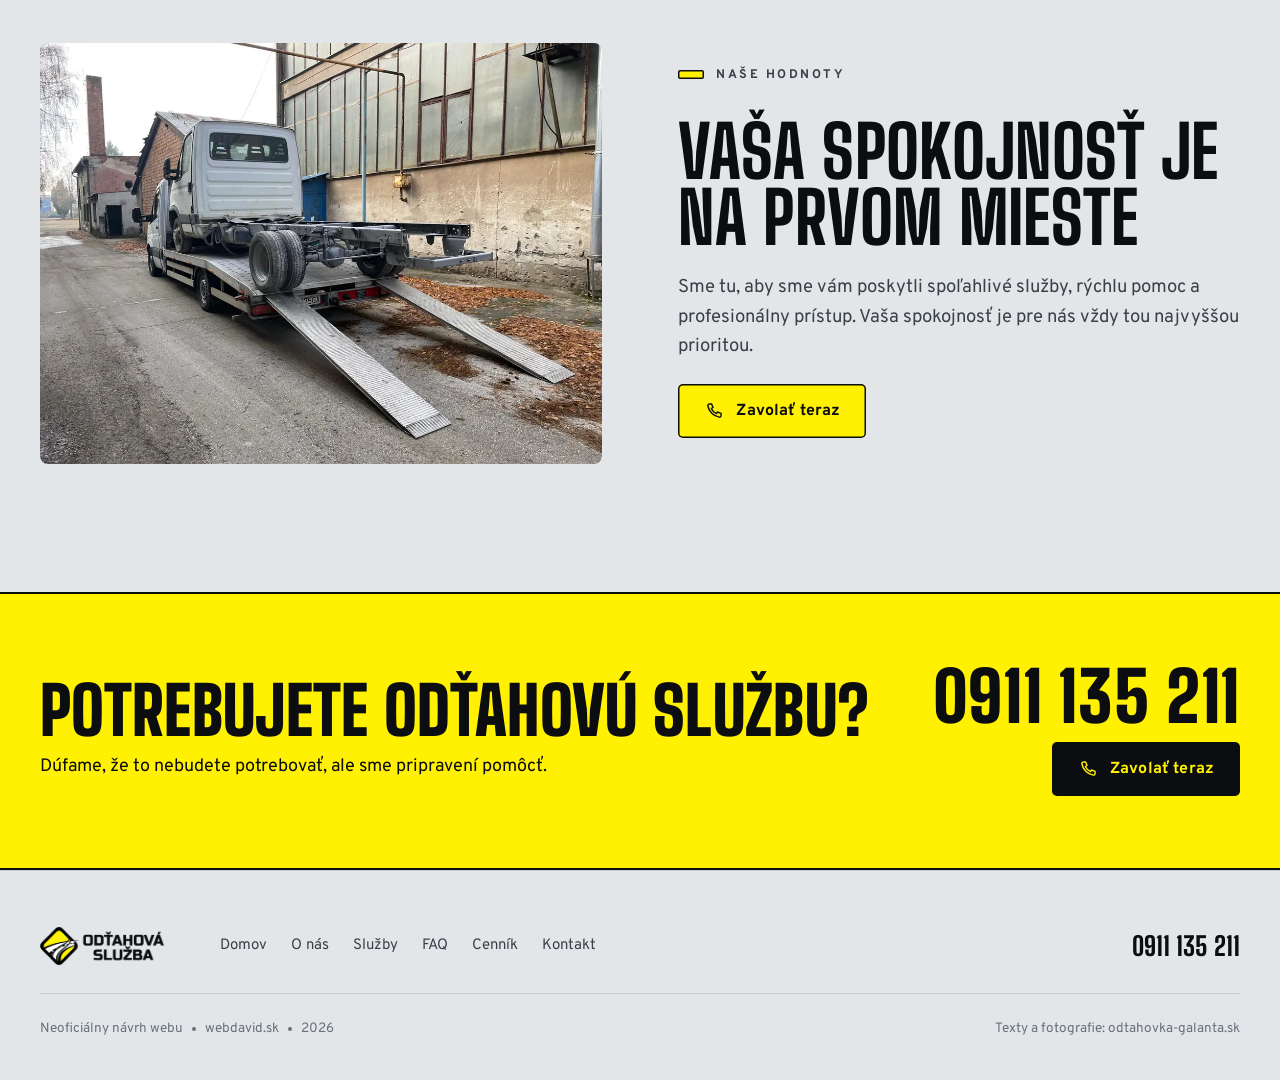
==== commit 9df830d3: "Svetlý režim — dopravná značka za denného svetla Co-Authored-By: Claude Opus 5 <noreply@anthropic.co" ====
--- a/o-nas/index.html
+++ b/o-nas/index.html
@@ -3,7 +3,7 @@
 <meta name="robots" content="noindex, nofollow">
 <title>O nás · Odťahová služba Galanta — neoficiálny návrh</title>
 <meta name="description" content="O nás — profesionálna odťahová služba v Galante. Spoľahlivé služby, rýchla pomoc a profesionálny prístup v každej situácii.">
-<meta name="theme-color" content="#090b0e">
+<meta name="theme-color" content="#eef0f1">
 <meta property="og:title" content="O nás · Odťahová služba Galanta — neoficiálny návrh">
 <meta property="og:description" content="O nás — profesionálna odťahová služba v Galante. Spoľahlivé služby, rýchla pomoc a profesionálny prístup v každej situácii.">
 <meta property="og:image" content="../assets/img/hero-noc-cerpacia-stanica.webp">
@@ -19,7 +19,7 @@
 <p class="demo">Neoficiálny návrh — nie je to oficiálny web podniku. Ukážka redizajnu od webdavid.sk, formulár ani objednávky tu nefungujú.</p>
 <header class="top" id="top">
   <div class="wrap top__in">
-    <a class="logo" href="../" aria-label="Odťahová služba Galanta — domov"><img src="../assets/img/logo-odtahova-sluzba.webp" width="560" height="171" alt="Odťahová služba"></a>
+    <a class="logo" href="../" aria-label="Odťahová služba Galanta — domov"><img src="../assets/img/logo-odtahova-sluzba-tmave.webp" width="560" height="171" alt="Odťahová služba"></a>
     <nav class="nav" id="nav" aria-label="Hlavná navigácia"><a href="../">Domov</a><a href="../o-nas/" aria-current="page">O nás</a><a href="../#sluzby">Služby</a><a href="../#faq">FAQ</a><a href="../#cennik">Cenník</a><a href="../#kontakt">Kontakt</a></nav>
     <div class="top__call">
       <a class="top__tel" href="tel:0911135211"><small>Nonstop 24/7</small><b class="num">0911 135 211</b></a>
@@ -62,7 +62,7 @@
   </div>
 </section>
 
-<section class="sec sec--dark" aria-labelledby="v-h">
+<section class="sec sec--alt" aria-labelledby="v-h">
   <div class="wrap split">
     <img src="../assets/img/odtah-podvozok.webp" width="1100" height="825" alt="Podvozok nákladného vozidla naložený na odťahovom vozidle" loading="lazy">
     <div class="split__copy">
@@ -83,7 +83,7 @@
 </main>
 <footer class="foot">
   <div class="wrap foot__in">
-    <a class="logo" href="../" aria-label="Domov"><img src="../assets/img/logo-odtahova-sluzba.webp" width="560" height="171" alt="Odťahová služba" loading="lazy"></a>
+    <a class="logo" href="../" aria-label="Domov"><img src="../assets/img/logo-odtahova-sluzba-tmave.webp" width="560" height="171" alt="Odťahová služba" loading="lazy"></a>
     <nav aria-label="Pätička"><a class="ulink" href="../">Domov</a><a class="ulink" href="../o-nas/">O nás</a><a class="ulink" href="../#sluzby">Služby</a><a class="ulink" href="../#faq">FAQ</a><a class="ulink" href="../#cennik">Cenník</a><a class="ulink" href="../#kontakt">Kontakt</a></nav>
     <a class="foot__tel num" href="tel:0911135211">0911 135 211</a>
     <div class="foot__legal"><span>Neoficiálny návrh webu <span class="sep" aria-hidden="true"></span> webdavid.sk <span class="sep" aria-hidden="true"></span> 2026</span><span>Texty a fotografie: odtahovka-galanta.sk</span></div>
--- a/assets/css/style.css
+++ b/assets/css/style.css
@@ -1,68 +1,70 @@
-/* Odťahová služba Galanta — redizajn (neoficiálny návrh)
-   Koncept: reflexná dopravná tabuľa v noci. Asfalt ako zem, ich žltá ako reflexná fólia,
-   biela dodatková tabuľa pre cenník, vodorovné značenie ako oddeľovače.
-   Poradie: tokeny → základ → komponenty → sekcie → responzívne. */
+/* Odťahová služba Galanta — redizajn (neoficiálny návrh), svetlý režim
+   Koncept: dopravná značka za denného svetla. Betónovo-svetlý podklad, ich žltá ako reflexná fólia
+   (len plochy s čiernym písmom — žltý text na svetlom by nebol čitateľný), čierna ako písmo značiek,
+   cenník ako biela dodatková tabuľa s čiernym rámom, kosoštvorec 24/7 z loga ako jediná ozdoba.
+   Poradie: tokeny → základ → komponenty → sekcie → podstránka → responzívne. */
 
 :root{
-  --a950:#090b0e; --a900:#0f1216; --a850:#151920; --a800:#1c2129;
-  --ink:#eceef0; --ink-2:rgba(236,238,240,.74); --ink-3:rgba(236,238,240,.52);
-  --line:rgba(236,238,240,.12); --line-2:rgba(236,238,240,.24);
-  --y:#fff101; --y-2:#f2e400; --y-ink:#05080d;
-  --plate:#f3f4f1; --plate-ink:#0a0c0f; --plate-line:rgba(10,12,15,.14);
+  --bg:#eef0f1; --bg-2:#e3e6e8; --card:#fff; --tint:#fffbd6;
+  --ink:#0b0d10; --ink-2:#3a4048; --ink-3:#69717a;
+  --line:rgba(11,13,16,.12); --line-2:rgba(11,13,16,.24);
+  --y:#fff101; --y-2:#f2e400;
   --f-d:"Big Shoulders Display","Arial Narrow",Impact,sans-serif;
   --f-t:"Overpass",system-ui,-apple-system,"Segoe UI",sans-serif;
-  --w:1240px; --g:clamp(16px,4vw,40px);
+  --w:1240px; --g:clamp(16px,4vw,40px); --r:8px;
   --ease:cubic-bezier(.2,.7,.3,1);
 }
 
 /* ---------- základ ---------- */
 *,*::before,*::after{box-sizing:border-box}
 html{-webkit-text-size-adjust:100%;scroll-behavior:smooth;scroll-padding-top:84px}
-body{margin:0;background:var(--a900);color:var(--ink);font:400 17px/1.6 var(--f-t);-webkit-font-smoothing:antialiased;text-rendering:optimizeLegibility}
+body{margin:0;background:var(--bg);color:var(--ink);font:400 17px/1.6 var(--f-t);-webkit-font-smoothing:antialiased;text-rendering:optimizeLegibility}
 img{display:block;max-width:100%;height:auto}
 a{color:inherit;text-decoration:none}
 p{margin:0}
 h1,h2,h3,h4{margin:0;font-family:var(--f-d);font-weight:800;line-height:.92;letter-spacing:.005em;text-transform:uppercase}
 ul,ol{margin:0;padding:0;list-style:none}
 button,input,textarea{font:inherit;color:inherit}
-:focus-visible{outline:2px solid var(--y);outline-offset:3px}
+:focus-visible{outline:2.5px solid var(--ink);outline-offset:3px}
 .wrap{width:min(100% - 2*var(--g),var(--w));margin-inline:auto}
-.sr{position:absolute;width:1px;height:1px;overflow:hidden;clip:rect(0 0 0 0);white-space:nowrap}
 .num{font-variant-numeric:tabular-nums lining-nums}
 
 /* demo pruh */
-.demo{background:var(--y);color:var(--y-ink);font:600 12.5px/1.35 var(--f-t);text-align:center;padding:7px var(--g)}
+.demo{background:var(--ink);color:#fff;font:600 12.5px/1.35 var(--f-t);text-align:center;padding:7px var(--g)}
 
 /* ---------- komponenty ---------- */
-.eyebrow{display:inline-flex;align-items:center;gap:10px;font:700 12.5px/1 var(--f-t);letter-spacing:.2em;text-transform:uppercase;color:var(--y)}
-.eyebrow::before{content:"";width:22px;height:2px;background:currentColor}
+.eyebrow{display:inline-flex;align-items:center;gap:12px;font:700 12.5px/1 var(--f-t);letter-spacing:.2em;text-transform:uppercase;color:var(--ink)}
+.eyebrow::before{content:"";width:26px;height:9px;border-radius:2px;background:var(--y);box-shadow:inset 0 0 0 1.5px var(--ink)}
 .lead{font-size:clamp(17px,1.45vw,19.5px);color:var(--ink-2);max-width:58ch}
-.btn{display:inline-flex;align-items:center;justify-content:center;gap:12px;min-height:54px;padding:0 26px;border-radius:4px;font:700 16px/1 var(--f-t);letter-spacing:.01em;transition:background .2s,color .2s,border-color .2s;white-space:nowrap}
+.plaque{display:inline-block;background:var(--y);color:var(--ink);border-radius:6px;box-shadow:inset 0 0 0 3px var(--ink);padding:.06em .16em 0}
+.btn{display:inline-flex;align-items:center;justify-content:center;gap:12px;min-height:54px;padding:0 26px;border-radius:5px;font:700 16px/1 var(--f-t);letter-spacing:.01em;transition:background .2s,color .2s,border-color .2s,box-shadow .2s;white-space:nowrap}
 .btn svg{width:20px;height:20px;flex:none}
-.btn--y{background:var(--y);color:var(--y-ink)}
-.btn--y:hover{background:#fff}
-.btn--ghost{border:1.5px solid var(--line-2);color:var(--ink)}
+.btn--y{background:var(--y);color:var(--ink);box-shadow:inset 0 0 0 1.5px var(--ink)}
+.btn--y:hover{background:var(--ink);color:var(--y)}
+.btn--ghost{border:1.5px solid var(--line-2);color:var(--ink);background:transparent}
 .btn--ghost:hover{border-color:var(--ink)}
-.btn--ink{background:var(--y-ink);color:var(--y)}
-.btn--ink:hover{background:#000;color:#fff}
+.btn--ink{background:var(--ink);color:var(--y)}
+.btn--ink:hover{background:#fff;color:var(--ink)}
 .i{width:24px;height:24px;fill:none;stroke:currentColor;stroke-width:1.7;stroke-linecap:round;stroke-linejoin:round;flex:none}
-.lane{height:3px;background:repeating-linear-gradient(90deg,var(--line-2) 0 34px,transparent 34px 62px)}
+.chip,.svc .i,.values .i,.feat .i,.facts .i{background:var(--y);color:var(--ink);border-radius:6px;box-shadow:inset 0 0 0 1.5px var(--ink)}
 .ulink{background:linear-gradient(currentColor,currentColor) 0 100%/0 1.5px no-repeat;transition:background-size .2s var(--ease)}
 .ulink:hover{background-size:100% 1.5px}
 
 /* ---------- hlavička ---------- */
-.top{position:sticky;top:0;z-index:40;background:rgba(9,11,14,.86);-webkit-backdrop-filter:saturate(140%) blur(12px);backdrop-filter:saturate(140%) blur(12px);border-bottom:1px solid var(--line)}
+.top{position:sticky;top:0;z-index:40;background:rgba(238,240,241,.9);-webkit-backdrop-filter:saturate(140%) blur(12px);backdrop-filter:saturate(140%) blur(12px);border-bottom:1px solid var(--line)}
 .top__in{display:flex;align-items:center;gap:28px;height:76px}
 .logo img{height:42px;width:auto}
 .nav{display:flex;gap:26px;margin-left:auto;font:600 15px/1 var(--f-t)}
-.nav a{padding:8px 0;color:var(--ink-2);transition:color .2s}
+.nav a{position:relative;padding:8px 0;color:var(--ink-2);transition:color .2s}
+.nav a::after{content:"";position:absolute;left:0;right:0;bottom:1px;height:3px;background:var(--y);box-shadow:0 0 0 1px var(--ink);transform:scaleX(0);transform-origin:left;transition:transform .2s var(--ease)}
 .nav a:hover,.nav a[aria-current]{color:var(--ink)}
+.nav a:hover::after,.nav a[aria-current]::after{transform:scaleX(1)}
 .top__call{display:flex;align-items:center;gap:16px}
 .top__tel{display:grid;line-height:1.1;text-align:right}
-.top__tel small{font:700 10.5px/1 var(--f-t);letter-spacing:.2em;text-transform:uppercase;color:var(--y)}
+.top__tel small{font:700 10.5px/1 var(--f-t);letter-spacing:.2em;text-transform:uppercase;color:var(--ink-3)}
 .top__tel b{font:800 22px/1.1 var(--f-d);letter-spacing:.02em}
 .top .btn{min-height:46px;padding:0 18px;font-size:15px}
-.burger{display:none;width:46px;height:46px;border:1.5px solid var(--line-2);border-radius:4px;background:none;align-items:center;justify-content:center;cursor:pointer}
+.burger{display:none;width:46px;height:46px;border:1.5px solid var(--line-2);border-radius:5px;background:none;align-items:center;justify-content:center;cursor:pointer}
 .burger span,.burger span::before,.burger span::after{display:block;width:18px;height:2px;background:var(--ink);position:relative;content:"";transition:transform .2s}
 .burger span::before{position:absolute;top:-6px}.burger span::after{position:absolute;top:6px}
 .menu-open .burger span{background:transparent}
@@ -70,35 +72,34 @@
 .menu-open .burger span::after{transform:translateY(-6px) rotate(-45deg)}
 
 /* ---------- hero ---------- */
-.hero{position:relative;background:var(--a950);overflow:hidden}
+.hero{position:relative;background:var(--bg);overflow:hidden}
 .hero__grid{display:grid;grid-template-columns:minmax(0,1.04fr) minmax(0,.96fr);min-height:min(660px,84vh)}
 .hero__copy{padding:clamp(56px,8vw,104px) clamp(24px,4vw,56px) clamp(48px,6vw,80px) 0;display:flex;flex-direction:column;justify-content:center;gap:26px;position:relative;z-index:2}
-.hero h1{font-size:clamp(60px,9.4vw,140px);font-weight:900;line-height:.84;letter-spacing:-.005em}
-.hero h1 span{display:block;color:var(--y)}
+.hero h1{font-size:clamp(60px,9.4vw,140px);font-weight:900;line-height:.86;letter-spacing:-.005em}
+.hero h1 span{display:table;margin-top:.08em;background:var(--y);border-radius:8px;box-shadow:inset 0 0 0 4px var(--ink);padding:.08em .14em 0}
 .hero__cta{display:flex;flex-wrap:wrap;gap:12px;margin-top:4px}
 .hero__avail{display:flex;align-items:center;gap:14px;font-size:15px;color:var(--ink-3);max-width:46ch}
-.live{display:inline-flex;align-items:center;gap:8px;flex:none;padding:6px 12px 5px;border:1px solid var(--line-2);border-radius:99px;font:700 14px/1 var(--f-t);color:var(--ink)}
-.live i{width:8px;height:8px;border-radius:50%;background:#3ddc55;box-shadow:0 0 0 4px rgba(61,220,85,.16)}
-.hero__photo{position:relative;margin:0;margin-right:calc(-1*max(var(--g),(100vw - var(--w))/2))}
-.hero__photo img{width:100%;height:100%;object-fit:cover;object-position:56% 60%}
-.hero__photo::before{content:"";position:absolute;inset:0;z-index:1;background:linear-gradient(90deg,var(--a950) 0,rgba(9,11,14,.55) 16%,rgba(9,11,14,0) 42%),linear-gradient(0deg,rgba(9,11,14,.7) 0,rgba(9,11,14,0) 30%)}
-.sign{position:absolute;z-index:3;left:-58px;bottom:44px;width:196px;height:196px;display:grid;place-items:center;color:var(--y-ink)}
-.sign::before{content:"";position:absolute;inset:28px;background:var(--y);border-radius:14px;transform:rotate(45deg);box-shadow:inset 0 0 0 5px var(--y),inset 0 0 0 9px var(--y-ink),0 18px 40px rgba(0,0,0,.45)}
+.live{display:inline-flex;align-items:center;gap:8px;flex:none;padding:6px 12px 5px;border:1px solid var(--line-2);border-radius:99px;background:var(--card);font:700 14px/1 var(--f-t);color:var(--ink)}
+.live i{width:8px;height:8px;border-radius:50%;background:#1fb83c;box-shadow:0 0 0 4px rgba(31,184,60,.16)}
+.hero__photo{position:relative;margin:28px 0;margin-right:calc(-1*max(var(--g),(100vw - var(--w))/2))}
+.hero__photo img{width:100%;height:100%;object-fit:cover;object-position:56% 60%;border-radius:var(--r) 0 0 var(--r)}
+.sign{position:absolute;z-index:3;left:-58px;bottom:44px;width:196px;height:196px;display:grid;place-items:center;color:var(--ink)}
+.sign::before{content:"";position:absolute;inset:28px;background:var(--y);border-radius:14px;transform:rotate(45deg);box-shadow:inset 0 0 0 5px var(--y),inset 0 0 0 9px var(--ink),0 18px 40px rgba(11,13,16,.28)}
 .sign span{position:relative;display:grid;text-align:center;line-height:.86}
 .sign b{font:900 50px/.9 var(--f-d)}
 .sign small{font:800 15px/1 var(--f-d);letter-spacing:.14em}
 
 /* fakty pod hero */
-.facts{background:var(--a950);border-top:1px solid var(--line)}
+.facts{background:var(--card);border-block:1px solid var(--line)}
 .facts ul{display:grid;grid-template-columns:repeat(3,1fr)}
-.facts li{display:flex;align-items:center;gap:16px;padding:26px 24px;border-left:1px solid var(--line)}
+.facts li{display:flex;align-items:center;gap:16px;padding:24px;border-left:1px solid var(--line)}
 .facts li:first-child{border-left:0;padding-left:0}
-.facts .i{width:30px;height:30px;color:var(--y)}
+.facts .i{width:42px;height:42px;padding:9px}
 .facts b{font:800 clamp(22px,2.3vw,30px)/1 var(--f-d);text-transform:uppercase;letter-spacing:.01em}
 
 /* ---------- sekcie ---------- */
 .sec{padding:clamp(72px,10vw,128px) 0}
-.sec--dark{background:var(--a950)}
+.sec--alt{background:var(--bg-2)}
 .head{display:grid;grid-template-columns:minmax(0,1fr) minmax(0,1fr);gap:24px 64px;align-items:end;margin-bottom:clamp(36px,5vw,56px)}
 .head h2,.h2{font-size:clamp(42px,5.6vw,80px);margin-top:16px}
 .head p{color:var(--ink-2);max-width:56ch}
@@ -106,46 +107,47 @@
 /* prečo my */
 .why{display:grid;grid-template-columns:minmax(0,.9fr) minmax(0,1.1fr);gap:clamp(40px,6vw,88px);align-items:start}
 .why h2{font-size:clamp(46px,6vw,88px);margin:16px 0 24px}
-.why h2 b{display:block;font-weight:900;font-size:1.9em;line-height:.8;color:var(--y);letter-spacing:-.01em}
+.why h2 b{display:table;margin:.1em 0 .08em;font-weight:900;font-size:1.75em;line-height:.86;letter-spacing:-.01em;background:var(--y);border-radius:10px;box-shadow:inset 0 0 0 5px var(--ink);padding:.08em .14em 0}
 .why__photos{display:grid;grid-template-columns:1fr 1fr;gap:12px;margin-bottom:34px}
-.why__photos img{aspect-ratio:1;object-fit:cover;border-radius:3px}
+.why__photos img{aspect-ratio:1;object-fit:cover;border-radius:var(--r)}
 .feat{display:grid;grid-template-columns:auto 1fr;gap:6px 20px;padding:26px 0;border-top:1px solid var(--line)}
 .feat:last-child{border-bottom:1px solid var(--line)}
-.feat .i{width:34px;height:34px;color:var(--y);grid-row:span 2}
+.feat .i{width:50px;height:50px;padding:11px;grid-row:span 2}
 .feat h3{font-size:clamp(26px,2.4vw,32px)}
 .feat p{color:var(--ink-2)}
 
-/* núdzový pás s fotkou */
-.band{position:relative;isolation:isolate;min-height:min(560px,76vh);display:flex;align-items:center;background:var(--a950)}
-.band>img{position:absolute;inset:0;width:100%;height:100%;object-fit:cover;object-position:50% 62%;z-index:-2}
-.band::before{content:"";position:absolute;inset:0;z-index:-1;background:linear-gradient(90deg,rgba(9,11,14,.94) 0,rgba(9,11,14,.78) 38%,rgba(9,11,14,.12) 72%),linear-gradient(0deg,var(--a900) 0,rgba(9,11,14,0) 26%),linear-gradient(180deg,rgba(9,11,14,.6) 0,rgba(9,11,14,0) 22%)}
-.band__copy{max-width:560px;display:grid;gap:22px;padding:72px 0;justify-items:start}
-.band h2{font-size:clamp(44px,6vw,86px)}
+/* núdzový blok s fotkou */
+.band{background:var(--bg-2);padding:clamp(56px,8vw,104px) 0}
+.band__grid{display:grid;grid-template-columns:repeat(12,minmax(0,1fr));align-items:center}
+.band__photo{grid-column:1/9;grid-row:1;margin:0}
+.band__photo img{width:100%;aspect-ratio:4/3;object-fit:cover;object-position:50% 62%;border-radius:var(--r)}
+.band__copy{grid-column:8/13;grid-row:1;position:relative;background:var(--card);border-radius:var(--r);padding:clamp(28px,3.4vw,48px);display:grid;gap:22px;justify-items:start;box-shadow:0 30px 60px -28px rgba(11,13,16,.35);border:1px solid var(--line)}
+.band h2{font-size:clamp(40px,4.6vw,68px)}
 .band p{color:var(--ink-2)}
 
 /* služby */
-.svc{display:grid;grid-template-columns:repeat(4,1fr);gap:1px;background:var(--line);border:1px solid var(--line)}
-.svc li{background:var(--a900);padding:30px 26px 32px;display:grid;align-content:start;gap:14px;transition:background .25s}
-.svc li:hover{background:var(--a850)}
-.svc .i{width:40px;height:40px;color:var(--y);stroke-width:1.5;margin-bottom:10px}
+.svc{display:grid;grid-template-columns:repeat(4,1fr);gap:1px;background:var(--line);border:1px solid var(--line);border-radius:var(--r);overflow:hidden}
+.svc li{background:var(--card);padding:30px 26px 32px;display:grid;align-content:start;gap:14px;transition:background .25s}
+.svc li:hover{background:var(--tint)}
+.svc .i{width:56px;height:56px;padding:12px;stroke-width:1.5;margin-bottom:10px}
 .svc h3{font-size:clamp(24px,2vw,28px);line-height:.96}
 .svc p{font-size:15.5px;line-height:1.55;color:var(--ink-2)}
 .shots{display:grid;grid-template-columns:1.5fr 1fr 1fr;gap:12px;margin-top:12px}
-.shots figure{margin:0;overflow:hidden;border-radius:3px;background:var(--a850)}
+.shots figure{margin:0;overflow:hidden;border-radius:var(--r);background:var(--bg-2)}
 .shots img{width:100%;height:100%;aspect-ratio:4/3;object-fit:cover;transition:transform .5s var(--ease)}
 .shots figure:hover img{transform:scale(1.045)}
 .shots figure:first-child img{aspect-ratio:auto}
 
 /* referencie */
-.refs{display:grid;grid-template-columns:repeat(3,1fr);gap:1px;background:var(--line);border:1px solid var(--line)}
-.ref{background:var(--a950);padding:34px 30px;display:flex;flex-direction:column;gap:22px}
+.refs{display:grid;grid-template-columns:repeat(3,1fr);gap:12px}
+.ref{background:var(--card);border:1px solid var(--line);border-radius:var(--r);padding:34px 30px;display:flex;flex-direction:column;gap:22px}
 .ref__score{display:flex;align-items:baseline;gap:14px}
-.ref__score b{font:900 64px/.8 var(--f-d);color:var(--ink)}
-.stars{position:relative;display:inline-block;width:110px;height:20px;background:linear-gradient(90deg,var(--line-2) 0 100%);-webkit-mask:var(--star) 0 0/22px 20px repeat-x;mask:var(--star) 0 0/22px 20px repeat-x}
-.stars i{position:absolute;inset:0 auto 0 0;background:var(--y)}
+.ref__score b{font:900 64px/.8 var(--f-d)}
 :root{--star:url("data:image/svg+xml,%3Csvg xmlns='http://www.w3.org/2000/svg' viewBox='0 0 22 20'%3E%3Cpath d='M10 1.2l2.6 5.6 6 .7-4.5 4.1 1.2 6L10 14.6 4.7 17.6l1.2-6L1.4 7.5l6-.7z'/%3E%3C/svg%3E")}
-.ref blockquote{margin:0;font-size:clamp(19px,1.6vw,22px);line-height:1.45;color:var(--ink);flex:1}
-.ref blockquote::before{content:"“";display:block;height:34px;margin-bottom:6px;font:900 72px/1 var(--f-d);color:var(--y)}
+.stars{position:relative;display:inline-block;width:110px;height:20px;background:var(--line-2);-webkit-mask:var(--star) 0 0/22px 20px repeat-x;mask:var(--star) 0 0/22px 20px repeat-x}
+.stars i{position:absolute;inset:0 auto 0 0;background:var(--ink)}
+.ref blockquote{margin:0;font-size:clamp(19px,1.6vw,22px);line-height:1.45;flex:1}
+.ref blockquote::before{content:"“";display:grid;place-items:center;width:44px;height:44px;margin-bottom:16px;border-radius:6px;background:var(--y);box-shadow:inset 0 0 0 1.5px var(--ink);font:900 50px/1 var(--f-d);padding-top:12px}
 .ref footer{display:flex;justify-content:space-between;gap:12px;padding-top:18px;border-top:1px solid var(--line);font-size:14.5px;color:var(--ink-3)}
 .ref footer h3{font:700 15px/1.3 var(--f-t);text-transform:none;letter-spacing:0;color:var(--ink)}
 
@@ -153,18 +155,18 @@
 .faq{display:grid;grid-template-columns:minmax(0,.8fr) minmax(0,1.2fr);gap:clamp(40px,6vw,96px);align-items:start}
 .faq__side{position:sticky;top:110px;display:grid;gap:22px;justify-items:start}
 .faq__side p{color:var(--ink-2)}
-.ask{margin-top:12px;padding:22px 24px;border:1px solid var(--line-2);border-radius:4px;display:grid;gap:6px;width:100%}
-.ask a{font:800 26px/1.1 var(--f-d);text-transform:uppercase;color:var(--y);justify-self:start}
-.qa{border-top:1px solid var(--line)}
-.qa details{border-bottom:1px solid var(--line)}
+.ask{margin-top:12px;padding:22px 24px;border:1px solid var(--line-2);border-radius:var(--r);background:var(--card);display:grid;gap:6px;width:100%}
+.ask a{font:800 26px/1.1 var(--f-d);text-transform:uppercase;justify-self:start}
+.qa{border-top:1px solid var(--line-2)}
+.qa details{border-bottom:1px solid var(--line-2)}
 .qa summary{list-style:none;display:flex;justify-content:space-between;align-items:center;gap:24px;padding:24px 0;cursor:pointer;font:600 clamp(18px,1.5vw,20.5px)/1.35 var(--f-t)}
 .qa summary::-webkit-details-marker{display:none}
-.qa summary::after{content:"";flex:none;width:34px;height:34px;border:1.5px solid var(--line-2);border-radius:50%;background:linear-gradient(var(--y),var(--y)) center/12px 2px no-repeat,linear-gradient(var(--y),var(--y)) center/2px 12px no-repeat;transition:transform .2s,background-size .2s}
-.qa details[open] summary::after{transform:rotate(180deg);background-size:12px 2px,2px 0}
+.qa summary::after{content:"";flex:none;width:34px;height:34px;border:1.5px solid var(--ink);border-radius:50%;background:linear-gradient(var(--ink),var(--ink)) center/12px 2px no-repeat,linear-gradient(var(--ink),var(--ink)) center/2px 12px no-repeat;transition:transform .2s,background-size .2s,background-color .2s}
+.qa details[open] summary::after{transform:rotate(180deg);background-color:var(--y);background-size:12px 2px,2px 0}
 .qa details p{padding:0 58px 26px 0;color:var(--ink-2)}
 
 /* žltá výzva */
-.cta{background:var(--y);color:var(--y-ink)}
+.cta{background:var(--y);color:var(--ink);border-block:2px solid var(--ink)}
 .cta__in{display:grid;grid-template-columns:minmax(0,1fr) auto;gap:28px 48px;align-items:center;padding:clamp(48px,6vw,72px) 0}
 .cta h2{font-size:clamp(40px,5.2vw,74px);font-weight:900}
 .cta p{margin-top:12px;font-size:18px;max-width:52ch}
@@ -175,15 +177,15 @@
 .price{display:grid;grid-template-columns:minmax(0,.8fr) minmax(0,1.2fr);gap:clamp(40px,6vw,96px);align-items:center}
 .price__side{display:grid;gap:20px;justify-items:start}
 .price__side p{color:var(--ink-2);max-width:40ch}
-.plate{background:var(--plate);color:var(--plate-ink);border-radius:16px;padding:clamp(26px,3.4vw,44px);box-shadow:inset 0 0 0 6px var(--plate),inset 0 0 0 10px var(--plate-ink),0 30px 60px rgba(0,0,0,.4)}
-.plate__flat{display:flex;flex-wrap:wrap;align-items:flex-end;justify-content:space-between;gap:12px 24px;padding:6px 6px 26px;border-bottom:2px solid var(--plate-ink)}
+.plate{background:#fff;color:var(--ink);border-radius:16px;padding:clamp(26px,3.4vw,44px);box-shadow:inset 0 0 0 6px #fff,inset 0 0 0 10px var(--ink),0 30px 60px -24px rgba(11,13,16,.35)}
+.plate__flat{display:flex;flex-wrap:wrap;align-items:flex-end;justify-content:space-between;gap:12px 24px;padding:6px 6px 26px;border-bottom:2px solid var(--ink)}
 .plate__flat h3{font:800 clamp(24px,2.4vw,32px)/.95 var(--f-d);max-width:14ch}
 .plate__flat .amt{display:flex;align-items:baseline;gap:10px;font:700 15px/1 var(--f-t)}
 .plate__flat .amt b{font:900 clamp(84px,9vw,128px)/.78 var(--f-d)}
 .plate table{width:100%;border-collapse:collapse;margin-top:6px}
-.plate th{text-align:left;font:700 11.5px/1 var(--f-t);letter-spacing:.18em;text-transform:uppercase;color:rgba(10,12,15,.6);padding:20px 6px 12px}
+.plate th{text-align:left;font:700 11.5px/1 var(--f-t);letter-spacing:.18em;text-transform:uppercase;color:var(--ink-3);padding:20px 6px 12px}
 .plate th:last-child,.plate td:last-child{text-align:right}
-.plate td{padding:20px 6px;border-top:1px solid var(--plate-line);font-size:17px;vertical-align:middle}
+.plate td{padding:20px 6px;border-top:1px solid var(--line);font-size:17px;vertical-align:middle}
 .plate td:last-child{white-space:nowrap;font-size:14px}
 .plate td:last-child b{font:800 clamp(30px,3vw,40px)/1 var(--f-d);margin-left:8px}
 
@@ -191,21 +193,21 @@
 .contact{display:grid;grid-template-columns:minmax(0,1fr) minmax(0,1fr);gap:clamp(40px,6vw,88px);align-items:start}
 .contact__info{display:grid;gap:32px;align-content:start}
 .contact__info .txt{display:grid;gap:20px;justify-items:start}
-.contact__info .tel{font:900 clamp(46px,5vw,72px)/.9 var(--f-d);color:var(--y)}
+.contact__info .tel{font:900 clamp(46px,5vw,72px)/.9 var(--f-d);background:linear-gradient(transparent 62%,var(--y) 62%,var(--y) 92%,transparent 92%);padding:0 .06em}
 .contact__info .txt p{color:var(--ink-2)}
-.contact__info img{width:100%;border-radius:3px;aspect-ratio:16/10;object-fit:cover;object-position:50% 62%}
-.form{background:var(--a850);border:1px solid var(--line);border-radius:6px;padding:clamp(24px,3vw,40px);display:grid;gap:18px}
+.contact__info img{width:100%;border-radius:var(--r);aspect-ratio:16/10;object-fit:cover;object-position:50% 62%}
+.form{background:var(--card);border:1px solid var(--line);border-radius:var(--r);padding:clamp(24px,3vw,40px);display:grid;gap:18px;box-shadow:0 24px 50px -30px rgba(11,13,16,.3)}
 .form h2{font-size:clamp(30px,3vw,40px);margin-bottom:4px}
 .field{display:grid;gap:8px}
 .field label{font:700 12px/1 var(--f-t);letter-spacing:.16em;text-transform:uppercase;color:var(--ink-3)}
-.field input,.field textarea{width:100%;background:var(--a950);border:1px solid var(--line-2);border-radius:4px;padding:15px 16px;font-size:16px;transition:border-color .2s}
+.field input,.field textarea{width:100%;background:var(--bg);border:1px solid var(--line-2);border-radius:5px;padding:15px 16px;font-size:16px;transition:border-color .2s,box-shadow .2s}
 .field textarea{min-height:140px;resize:vertical}
-.field input:focus,.field textarea:focus{outline:none;border-color:var(--y)}
+.field input:focus,.field textarea:focus{outline:none;border-color:var(--ink);box-shadow:0 0 0 3px var(--y)}
 .form .btn{justify-self:start;border:0;cursor:pointer}
 .form__note{font-size:14px;color:var(--ink-3);min-height:1.4em}
 
 /* pätička */
-.foot{background:var(--a950);border-top:1px solid var(--line);padding:56px 0 calc(40px + env(safe-area-inset-bottom))}
+.foot{background:var(--bg-2);border-top:1px solid var(--line);padding:56px 0 calc(40px + env(safe-area-inset-bottom))}
 .foot__in{display:grid;grid-template-columns:auto 1fr auto;gap:28px 56px;align-items:center}
 .foot .logo img{height:38px}
 .foot nav{display:flex;flex-wrap:wrap;gap:10px 24px;font-size:15px;color:var(--ink-2)}
@@ -216,22 +218,22 @@
 /* mobilná lišta */
 .mbar{display:none}
 
-/* podstránka */
-.phero{position:relative;isolation:isolate;background:var(--a950);overflow:hidden}
+/* ---------- podstránka ---------- */
+.phero{position:relative;background:var(--bg);overflow:hidden}
 .phero__grid{display:grid;grid-template-columns:minmax(0,1fr) minmax(0,1fr);min-height:min(520px,70vh)}
 .phero__copy{display:flex;flex-direction:column;justify-content:center;gap:22px;padding:clamp(48px,7vw,96px) clamp(24px,4vw,56px) clamp(48px,6vw,72px) 0}
 .crumbs{display:flex;gap:10px;font:600 14px/1 var(--f-t);color:var(--ink-3)}
 .crumbs a:hover{color:var(--ink)}
 .phero__photo img{object-position:40% 78%}
 .phero h1{font-size:clamp(54px,7.6vw,112px);font-weight:900;line-height:.86}
-.phero h1 small{display:block;font-size:.42em;color:var(--y);letter-spacing:.06em;margin-bottom:10px}
-.values{display:grid;grid-template-columns:repeat(3,1fr);gap:1px;background:var(--line);border:1px solid var(--line)}
-.values li{background:var(--a900);padding:34px 30px;display:grid;gap:14px;align-content:start}
-.values .i{width:44px;height:44px;color:var(--y);stroke-width:1.5;margin-bottom:8px}
+.phero h1 small{display:table;font-size:.36em;letter-spacing:.08em;margin-bottom:14px;background:var(--y);border-radius:5px;box-shadow:inset 0 0 0 2.5px var(--ink);padding:.16em .4em .08em}
+.values{display:grid;grid-template-columns:repeat(3,1fr);gap:1px;background:var(--line);border:1px solid var(--line);border-radius:var(--r);overflow:hidden}
+.values li{background:var(--card);padding:34px 30px;display:grid;gap:14px;align-content:start}
+.values .i{width:58px;height:58px;padding:13px;stroke-width:1.5;margin-bottom:8px}
 .values h3{font-size:clamp(28px,2.4vw,34px)}
 .values p{color:var(--ink-2)}
 .split{display:grid;grid-template-columns:minmax(0,1fr) minmax(0,1fr);gap:clamp(40px,6vw,88px);align-items:center}
-.split img{border-radius:3px;aspect-ratio:4/3;object-fit:cover}
+.split img{border-radius:var(--r);aspect-ratio:4/3;object-fit:cover}
 .split__copy{display:grid;gap:22px;justify-items:start}
 .split__copy p{color:var(--ink-2)}
 
@@ -245,18 +247,21 @@
 @media (max-width:900px){
   .burger{display:inline-flex}
   .top__in{gap:12px}
-  .nav{position:fixed;inset:76px 0 auto 0;flex-direction:column;gap:0;margin:0;padding:8px var(--g) 20px;background:var(--a950);border-bottom:1px solid var(--line);font-size:18px;transform:translateY(-8px);opacity:0;visibility:hidden;transition:opacity .2s,transform .2s,visibility .2s}
+  .nav{position:fixed;inset:76px 0 auto 0;flex-direction:column;gap:0;margin:0;padding:8px var(--g) 20px;background:var(--bg);border-bottom:1px solid var(--line);font-size:18px;transform:translateY(-8px);opacity:0;visibility:hidden;transition:opacity .2s,transform .2s,visibility .2s}
   .nav a{padding:16px 0;border-bottom:1px solid var(--line)}
+  .nav a::after{display:none}
   .menu-open .nav{opacity:1;visibility:visible;transform:none}
   .top__call{margin-left:auto}
   .hero__grid,.phero__grid{grid-template-columns:1fr;min-height:0}
   .hero__photo,.phero__photo{order:-1;margin:0 calc(-1*var(--g));aspect-ratio:4/3}
-  .hero__photo::before{background:linear-gradient(0deg,var(--a950) 0,rgba(9,11,14,0) 45%)}
-  .hero__copy,.phero__copy{padding:8px 0 56px}
+  .hero__photo img,.phero__photo img{border-radius:0}
+  .hero__copy,.phero__copy{padding:28px 0 56px}
   .sign{left:auto;right:10px;bottom:10px;width:128px;height:128px}
-  .sign::before{inset:19px;border-radius:10px;box-shadow:inset 0 0 0 4px var(--y),inset 0 0 0 7px var(--y-ink),0 12px 28px rgba(0,0,0,.45)}
+  .sign::before{inset:19px;border-radius:10px;box-shadow:inset 0 0 0 4px var(--y),inset 0 0 0 7px var(--ink),0 12px 28px rgba(11,13,16,.3)}
   .sign b{font-size:32px}.sign small{font-size:10.5px}
-  .band::before{background:linear-gradient(0deg,rgba(9,11,14,.96) 0,rgba(9,11,14,.86) 55%,rgba(9,11,14,.45) 100%)}
+  .band__grid{grid-template-columns:1fr}
+  .band__photo,.band__copy{grid-column:1;grid-row:auto}
+  .band__copy{margin:-48px 12px 0}
   .why,.faq,.price,.split{grid-template-columns:1fr}
   .faq__side{position:static}
   .head{grid-template-columns:1fr}
@@ -272,18 +277,18 @@
   .logo img{height:34px}
   .top .btn{display:none}
   .facts ul{grid-template-columns:1fr}
-  .facts li{border-left:0;border-top:1px solid var(--line);padding:18px 0}
+  .facts li{border-left:0;border-top:1px solid var(--line);padding:16px 0}
   .facts li:first-child{border-top:0}
   .svc{grid-template-columns:1fr}
   .svc li{grid-template-columns:auto 1fr;column-gap:18px;padding:24px 20px}
-  .svc .i{grid-row:span 2;margin:0;width:34px;height:34px}
+  .svc .i{grid-row:span 2;margin:0;width:48px;height:48px;padding:10px}
   .shots{grid-template-columns:1fr 1fr}
   .shots figure:first-child{grid-column:1/-1}
   .shots figure:first-child img{aspect-ratio:4/3}
   .qa details p{padding-right:0}
   .plate td{font-size:15px;padding:16px 4px}
   .plate td:last-child{font-size:12.5px}
-  .mbar{display:grid;grid-template-columns:1.6fr 1fr;gap:8px;position:fixed;z-index:50;left:0;right:0;bottom:0;padding:10px 12px calc(10px + env(safe-area-inset-bottom));background:rgba(9,11,14,.94);-webkit-backdrop-filter:blur(10px);backdrop-filter:blur(10px);border-top:1px solid var(--line)}
+  .mbar{display:grid;grid-template-columns:1.6fr 1fr;gap:8px;position:fixed;z-index:50;left:0;right:0;bottom:0;padding:10px 12px calc(10px + env(safe-area-inset-bottom));background:rgba(238,240,241,.94);-webkit-backdrop-filter:blur(10px);backdrop-filter:blur(10px);border-top:1px solid var(--line)}
   .mbar .btn{min-height:50px;padding:0 14px;font-size:15.5px}
 }
 @media (prefers-reduced-motion:reduce){
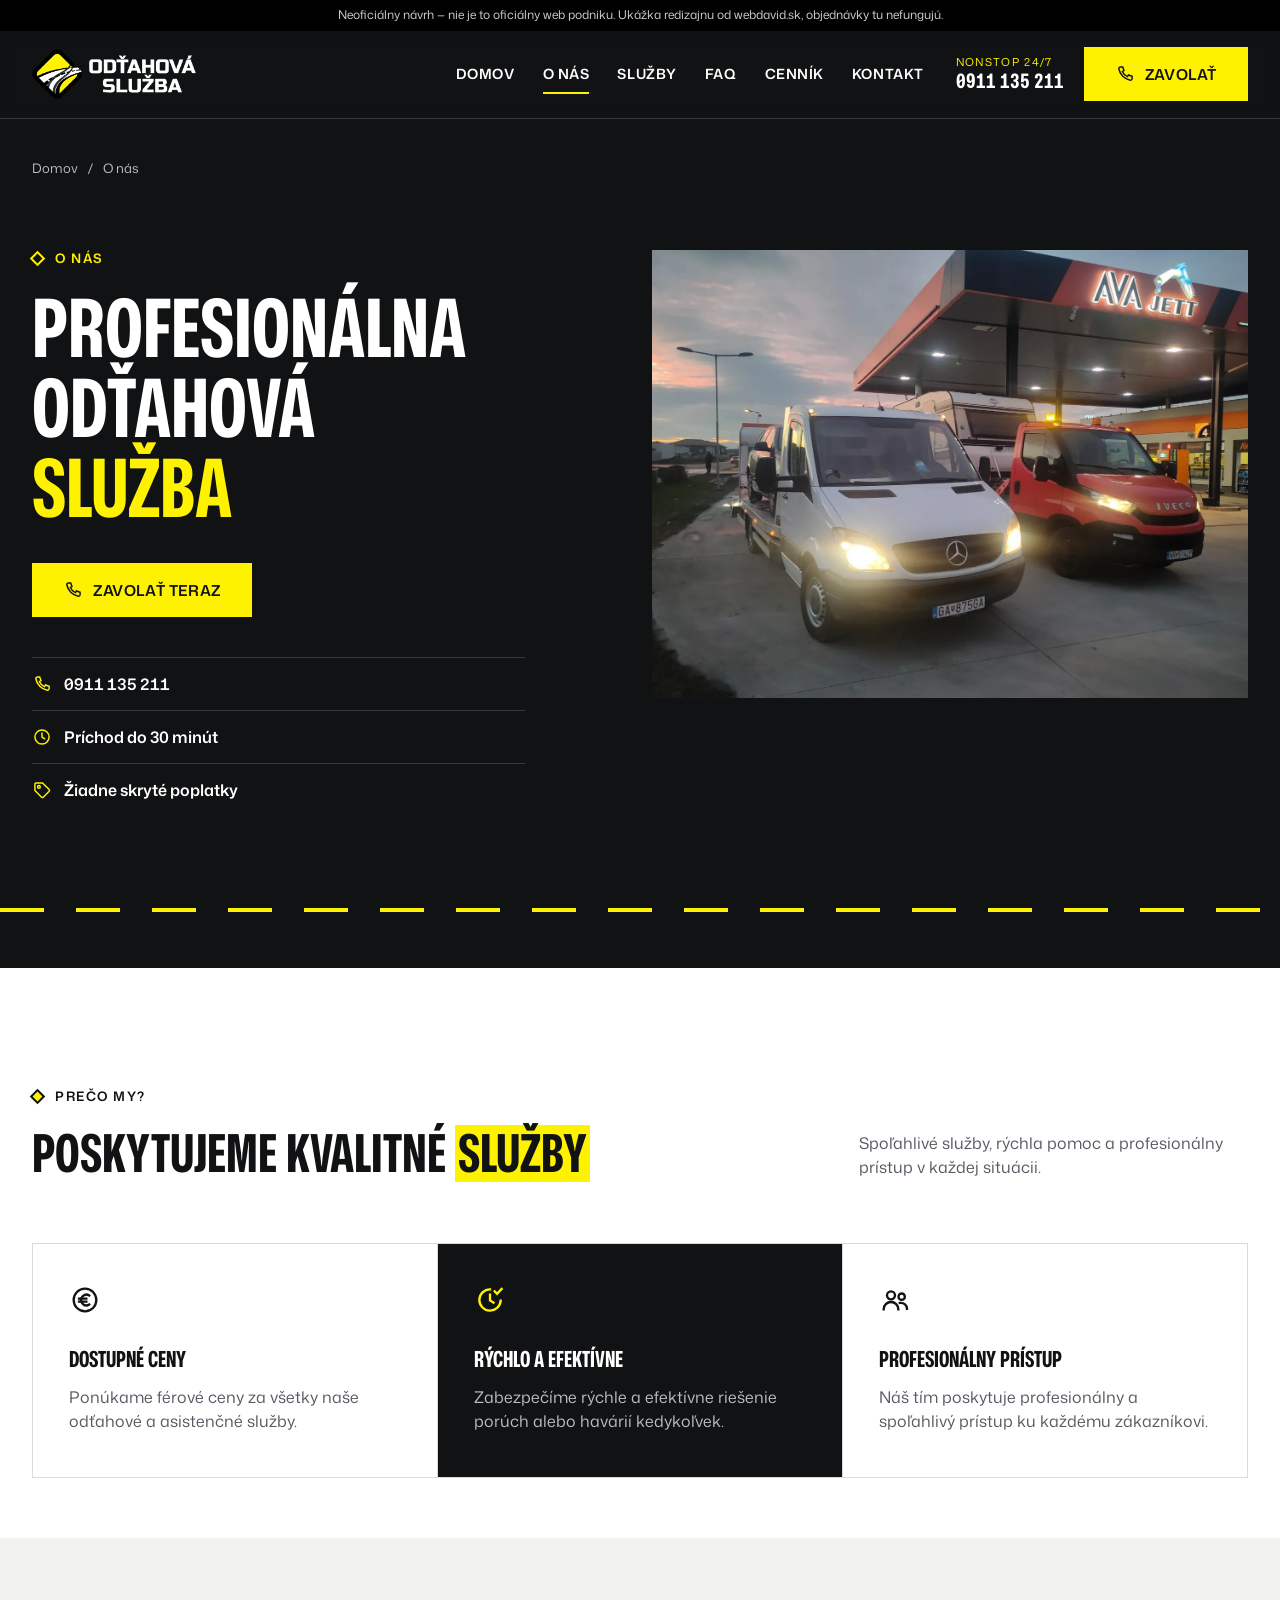
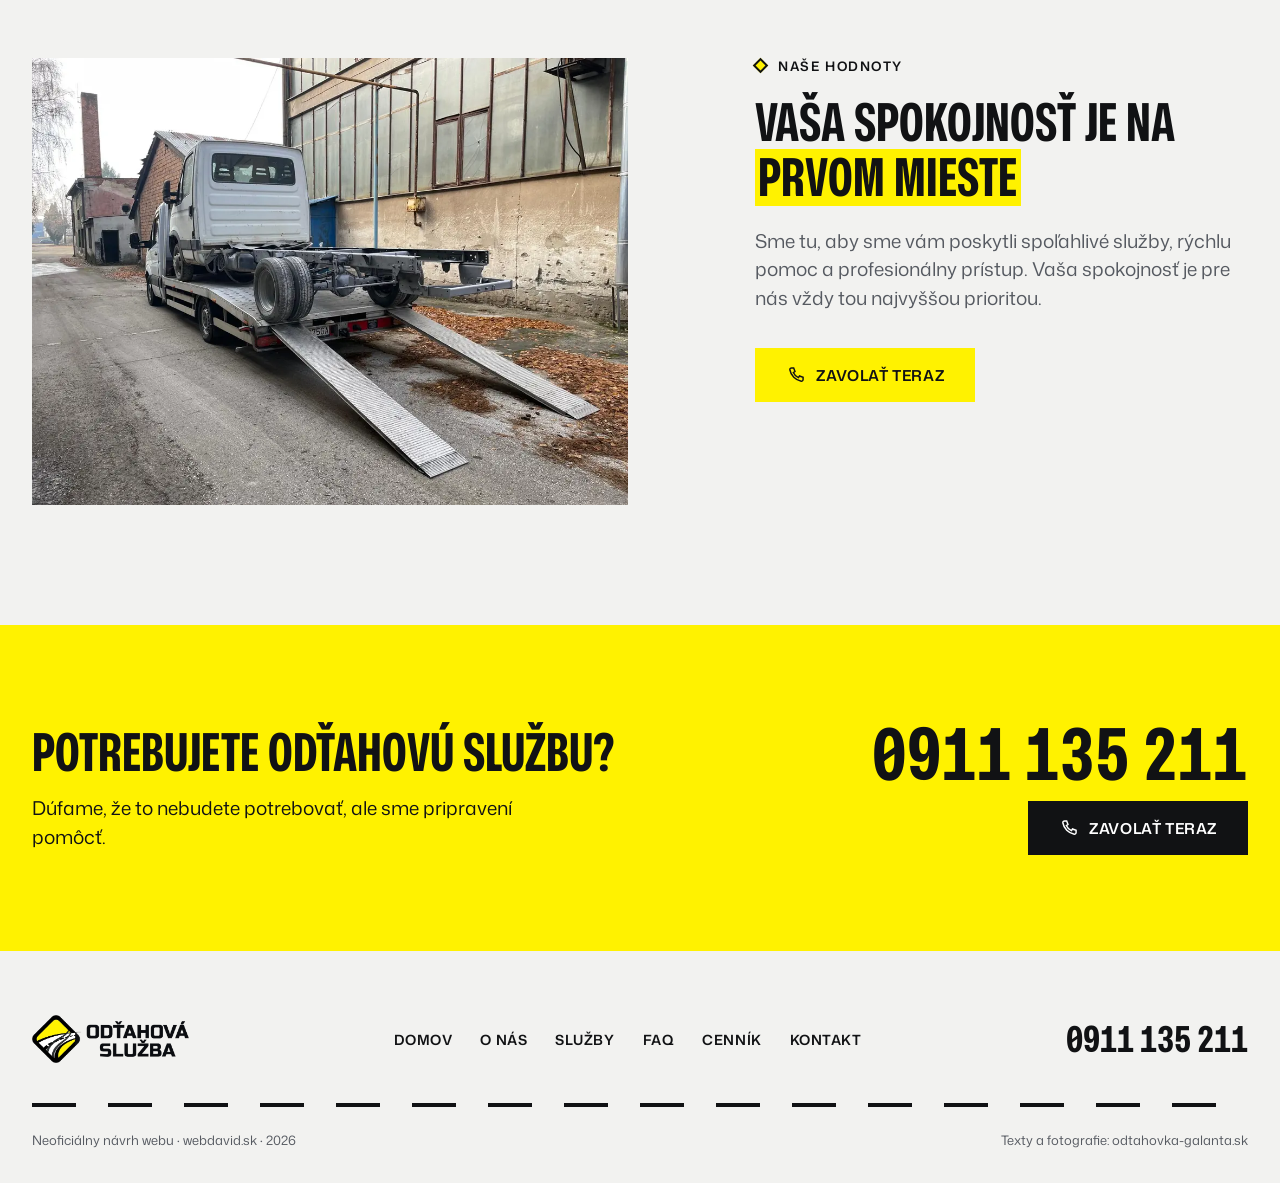
==== commit 2f74e496: "Redizajn v3 podľa Lukášovej dizajn knižnice — stredová čiara cesty Rodina A (ostrá), Mona Sans, kont" ====
--- a/o-nas/index.html
+++ b/o-nas/index.html
@@ -3,7 +3,7 @@
 <meta name="robots" content="noindex, nofollow">
 <title>O nás · Odťahová služba Galanta — neoficiálny návrh</title>
 <meta name="description" content="O nás — profesionálna odťahová služba v Galante. Spoľahlivé služby, rýchla pomoc a profesionálny prístup v každej situácii.">
-<meta name="theme-color" content="#eef0f1">
+<meta name="theme-color" content="#111214">
 <meta property="og:title" content="O nás · Odťahová služba Galanta — neoficiálny návrh">
 <meta property="og:description" content="O nás — profesionálna odťahová služba v Galante. Spoľahlivé služby, rýchla pomoc a profesionálny prístup v každej situácii.">
 <meta property="og:image" content="../assets/img/hero-noc-cerpacia-stanica.webp">
@@ -11,84 +11,92 @@
 <link rel="icon" type="image/png" sizes="32x32" href="../favicon-32.png">
 <link rel="apple-touch-icon" href="../apple-touch-icon.png">
 <link rel="preconnect" href="https://fonts.googleapis.com"><link rel="preconnect" href="https://fonts.gstatic.com" crossorigin>
-<link rel="stylesheet" href="https://fonts.googleapis.com/css2?family=Big+Shoulders+Display:wght@700;800;900&family=Overpass:ital,wght@0,400;0,600;0,700;0,800;1,400&display=swap">
+<link rel="stylesheet" href="https://fonts.googleapis.com/css2?family=Mona+Sans:wdth,wght@75..100,400..800&display=swap">
 <link rel="stylesheet" href="../assets/css/style.css">
 <script type="application/ld+json">{"@context": "https://schema.org", "@type": "AutomotiveBusiness", "name": "Odťahová služba Galanta", "description": "O nás — profesionálna odťahová služba v Galante. Spoľahlivé služby, rýchla pomoc a profesionálny prístup v každej situácii.", "telephone": "+421911135211", "url": "https://odtahovka-galanta.sk/o-nas/", "areaServed": ["Galanta", "Slovensko", "Európska únia"], "openingHours": "Mo-Su 00:00-23:59", "address": {"@type": "PostalAddress", "addressLocality": "Galanta", "addressCountry": "SK"}, "priceRange": "od 50 €"}</script>
 <body>
-<svg width="0" height="0" style="position:absolute" aria-hidden="true"><defs><symbol id="i-phone" viewBox="0 0 24 24"><path d="M6.6 3.5h2.6l1.6 4.3-2 1.3a11.5 11.5 0 0 0 6.1 6.1l1.3-2 4.3 1.6v2.6a2 2 0 0 1-2.2 2A17 17 0 0 1 4.6 5.7a2 2 0 0 1 2-2.2z"/></symbol><symbol id="i-clock" viewBox="0 0 24 24"><circle cx="12" cy="12" r="8.5"/><path d="M12 7.5V12l3 2"/></symbol><symbol id="i-tag" viewBox="0 0 24 24"><path d="M3.5 12.6V4.5a1 1 0 0 1 1-1h8.1l8 8a1.4 1.4 0 0 1 0 2l-7.1 7.1a1.4 1.4 0 0 1-2 0z"/><circle cx="8.3" cy="8.3" r="1.6"/></symbol><symbol id="i-tow" viewBox="0 0 24 24"><path d="M2.5 16v-5l2-3h4.5V16"/><path d="M9 13h12.5v3"/><path d="M12.5 13l6.5-6.5v3.5"/><path d="M2.5 16h2.6M9.3 16h5.6M19.1 16h2.4"/><circle cx="7.2" cy="16.3" r="2.1"/><circle cx="17" cy="16.3" r="2.1"/></symbol><symbol id="i-gauge" viewBox="0 0 24 24"><path d="M4.5 17a8 8 0 1 1 15 0"/><path d="M12 13.5l4-4"/><circle cx="12" cy="13.5" r="1.3"/><path d="M6.9 11.1l-.9-.5M12 7V5.9M17.1 11.1l.9-.5"/></symbol><symbol id="i-car" viewBox="0 0 24 24"><path d="M3 15.5V13l2-4.5h10l3.5 4 2.5.8v2.2"/><path d="M3 15.5h2.2M9.8 15.5h4.4M18.8 15.5H21"/><circle cx="7.5" cy="15.8" r="2.2"/><circle cx="16.5" cy="15.8" r="2.2"/><path d="M8.5 8.5v4h9.5"/></symbol><symbol id="i-truck" viewBox="0 0 24 24"><path d="M2.5 16V6.5h11V16"/><path d="M13.5 9.5h4l3 3.5V16"/><path d="M2.5 16h2.3M9.3 16h5.3M19.1 16h1.4"/><circle cx="7" cy="16.3" r="2.2"/><circle cx="16.8" cy="16.3" r="2.2"/></symbol><symbol id="i-eu" viewBox="0 0 24 24"><polygon points="12.00,2.85 12.41,3.84 13.47,3.92 12.66,4.62 12.91,5.65 12.00,5.10 11.09,5.65 11.34,4.62 10.53,3.92 11.59,3.84" fill="currentColor" stroke="none"/><polygon points="15.80,3.87 16.21,4.85 17.27,4.94 16.46,5.63 16.71,6.67 15.80,6.12 14.89,6.67 15.14,5.63 14.33,4.94 15.39,4.85" fill="currentColor" stroke="none"/><polygon points="18.58,6.65 18.99,7.64 20.06,7.72 19.25,8.42 19.49,9.45 18.58,8.90 17.67,9.45 17.92,8.42 17.11,7.72 18.17,7.64" fill="currentColor" stroke="none"/><polygon points="19.60,10.45 20.01,11.44 21.07,11.52 20.26,12.22 20.51,13.25 19.60,12.70 18.69,13.25 18.94,12.22 18.13,11.52 19.19,11.44" fill="currentColor" stroke="none"/><polygon points="18.58,14.25 18.99,15.24 20.06,15.32 19.25,16.02 19.49,17.05 18.58,16.50 17.67,17.05 17.92,16.02 17.11,15.32 18.17,15.24" fill="currentColor" stroke="none"/><polygon points="15.80,17.03 16.21,18.02 17.27,18.10 16.46,18.80 16.71,19.84 15.80,19.28 14.89,19.84 15.14,18.80 14.33,18.10 15.39,18.02" fill="currentColor" stroke="none"/><polygon points="12.00,18.05 12.41,19.04 13.47,19.12 12.66,19.82 12.91,20.85 12.00,20.30 11.09,20.85 11.34,19.82 10.53,19.12 11.59,19.04" fill="currentColor" stroke="none"/><polygon points="8.20,17.03 8.61,18.02 9.67,18.10 8.86,18.80 9.11,19.84 8.20,19.28 7.29,19.84 7.54,18.80 6.73,18.10 7.79,18.02" fill="currentColor" stroke="none"/><polygon points="5.42,14.25 5.83,15.24 6.89,15.32 6.08,16.02 6.33,17.05 5.42,16.50 4.51,17.05 4.75,16.02 3.94,15.32 5.01,15.24" fill="currentColor" stroke="none"/><polygon points="4.40,10.45 4.81,11.44 5.87,11.52 5.06,12.22 5.31,13.25 4.40,12.70 3.49,13.25 3.74,12.22 2.93,11.52 3.99,11.44" fill="currentColor" stroke="none"/><polygon points="5.42,6.65 5.83,7.64 6.89,7.72 6.08,8.42 6.33,9.45 5.42,8.90 4.51,9.45 4.75,8.42 3.94,7.72 5.01,7.64" fill="currentColor" stroke="none"/><polygon points="8.20,3.87 8.61,4.85 9.67,4.94 8.86,5.63 9.11,6.67 8.20,6.12 7.29,6.67 7.54,5.63 6.73,4.94 7.79,4.85" fill="currentColor" stroke="none"/></symbol><symbol id="i-buoy" viewBox="0 0 24 24"><circle cx="12" cy="12" r="8.5"/><circle cx="12" cy="12" r="3.6"/><path d="M6 6l3.4 3.4M14.6 14.6L18 18M18 6l-3.4 3.4M9.4 14.6L6 18"/></symbol><symbol id="i-recycle" viewBox="0 0 24 24"><path d="M20 12a8 8 0 0 1-14.3 4.9"/><path d="M4 12a8 8 0 0 1 14.3-4.9"/><path d="M18.6 3.6v3.6H15"/><path d="M5.4 20.4v-3.6H9"/></symbol><symbol id="i-garage" viewBox="0 0 24 24"><path d="M3 20V9.2L12 4l9 5.2V20"/><path d="M6.5 20v-7.5h11V20"/><path d="M6.5 15.5h11M6.5 18h11"/></symbol><symbol id="i-tire" viewBox="0 0 24 24"><circle cx="12" cy="12" r="8.5"/><circle cx="12" cy="12" r="2.6"/><path d="M12.00 9.40L12.00 5.80M14.47 11.20L17.90 10.08M13.53 14.10L15.64 17.02M10.47 14.10L8.36 17.02M9.53 11.20L6.10 10.08"/></symbol><symbol id="i-battery" viewBox="0 0 24 24"><rect x="3" y="7" width="18" height="12" rx="1.5"/><path d="M7 7V5h3v2M14 7V5h3v2"/><path d="M12.8 9.5l-2.6 4h3.6l-2.6 4"/></symbol><symbol id="i-arrow" viewBox="0 0 24 24"><path d="M5 12h14M13 6l6 6-6 6"/></symbol><symbol id="i-euro" viewBox="0 0 24 24"><circle cx="12" cy="12" r="8.5"/><path d="M15.2 8.6a4 4 0 1 0 0 6.8"/><path d="M7.5 11h5.5M7.5 13.2h5.5"/></symbol><symbol id="i-ontime" viewBox="0 0 24 24"><path d="M20 12.5A8 8 0 1 1 12 4"/><path d="M12 8v4.3l2.6 1.6"/><path d="M15.5 5.5l1.8 1.8 3.4-3.6"/></symbol><symbol id="i-team" viewBox="0 0 24 24"><circle cx="9" cy="8.5" r="3"/><path d="M3.5 19a5.5 5.5 0 0 1 11 0"/><circle cx="17" cy="9.5" r="2.4"/><path d="M15.6 14.2A4.6 4.6 0 0 1 21 18.6"/></symbol><symbol id="i-shield" viewBox="0 0 24 24"><path d="M12 3.5l7 2.6v5.6c0 4.4-3 7.6-7 8.8-4-1.2-7-4.4-7-8.8V6.1z"/><path d="M8.8 12.2l2.2 2.2 4.3-4.6"/></symbol></defs></svg>
-<p class="demo">Neoficiálny návrh — nie je to oficiálny web podniku. Ukážka redizajnu od webdavid.sk, formulár ani objednávky tu nefungujú.</p>
+<svg width="0" height="0" style="position:absolute" aria-hidden="true"><defs><symbol id="i-phone" viewBox="0 0 24 24"><path d="M6.6 3.5h2.6l1.6 4.3-2 1.3a11.5 11.5 0 0 0 6.1 6.1l1.3-2 4.3 1.6v2.6a2 2 0 0 1-2.2 2A17 17 0 0 1 4.6 5.7a2 2 0 0 1 2-2.2z"/></symbol><symbol id="i-clock" viewBox="0 0 24 24"><circle cx="12" cy="12" r="8.5"/><path d="M12 7.5V12l3 2"/></symbol><symbol id="i-tag" viewBox="0 0 24 24"><path d="M3.5 12.6V4.5a1 1 0 0 1 1-1h8.1l8 8a1.4 1.4 0 0 1 0 2l-7.1 7.1a1.4 1.4 0 0 1-2 0z"/><circle cx="8.3" cy="8.3" r="1.6"/></symbol><symbol id="i-tow" viewBox="0 0 24 24"><path d="M2.5 16v-5l2-3h4.5V16"/><path d="M9 13h12.5v3"/><path d="M12.5 13l6.5-6.5v3.5"/><path d="M2.5 16h2.6M9.3 16h5.6M19.1 16h2.4"/><circle cx="7.2" cy="16.3" r="2.1"/><circle cx="17" cy="16.3" r="2.1"/></symbol><symbol id="i-gauge" viewBox="0 0 24 24"><path d="M4.5 17a8 8 0 1 1 15 0"/><path d="M12 13.5l4-4"/><circle cx="12" cy="13.5" r="1.3"/><path d="M6.9 11.1l-.9-.5M12 7V5.9M17.1 11.1l.9-.5"/></symbol><symbol id="i-car" viewBox="0 0 24 24"><path d="M3 15.5V13l2-4.5h10l3.5 4 2.5.8v2.2"/><path d="M3 15.5h2.2M9.8 15.5h4.4M18.8 15.5H21"/><circle cx="7.5" cy="15.8" r="2.2"/><circle cx="16.5" cy="15.8" r="2.2"/><path d="M8.5 8.5v4h9.5"/></symbol><symbol id="i-truck" viewBox="0 0 24 24"><path d="M2.5 16V6.5h11V16"/><path d="M13.5 9.5h4l3 3.5V16"/><path d="M2.5 16h2.3M9.3 16h5.3M19.1 16h1.4"/><circle cx="7" cy="16.3" r="2.2"/><circle cx="16.8" cy="16.3" r="2.2"/></symbol><symbol id="i-eu" viewBox="0 0 24 24"><polygon points="12.00,2.90 12.40,3.85 13.43,3.94 12.64,4.61 12.88,5.61 12.00,5.08 11.12,5.61 11.36,4.61 10.57,3.94 11.60,3.85" fill="currentColor" stroke="none"/><polygon points="15.80,3.92 16.20,4.87 17.23,4.95 16.44,5.63 16.68,6.63 15.80,6.09 14.92,6.63 15.16,5.63 14.37,4.95 15.40,4.87" fill="currentColor" stroke="none"/><polygon points="18.58,6.70 18.98,7.65 20.01,7.74 19.22,8.41 19.46,9.41 18.58,8.88 17.70,9.41 17.94,8.41 17.16,7.74 18.19,7.65" fill="currentColor" stroke="none"/><polygon points="19.60,10.50 20.00,11.45 21.03,11.54 20.24,12.21 20.48,13.21 19.60,12.68 18.72,13.21 18.96,12.21 18.17,11.54 19.20,11.45" fill="currentColor" stroke="none"/><polygon points="18.58,14.30 18.98,15.25 20.01,15.34 19.22,16.01 19.46,17.01 18.58,16.47 17.70,17.01 17.94,16.01 17.16,15.34 18.19,15.25" fill="currentColor" stroke="none"/><polygon points="15.80,17.08 16.20,18.04 17.23,18.12 16.44,18.79 16.68,19.80 15.80,19.26 14.92,19.80 15.16,18.79 14.37,18.12 15.40,18.04" fill="currentColor" stroke="none"/><polygon points="12.00,18.10 12.40,19.05 13.43,19.14 12.64,19.81 12.88,20.81 12.00,20.28 11.12,20.81 11.36,19.81 10.57,19.14 11.60,19.05" fill="currentColor" stroke="none"/><polygon points="8.20,17.08 8.60,18.04 9.63,18.12 8.84,18.79 9.08,19.80 8.20,19.26 7.32,19.80 7.56,18.79 6.77,18.12 7.80,18.04" fill="currentColor" stroke="none"/><polygon points="5.42,14.30 5.81,15.25 6.84,15.34 6.06,16.01 6.30,17.01 5.42,16.48 4.54,17.01 4.78,16.01 3.99,15.34 5.02,15.25" fill="currentColor" stroke="none"/><polygon points="4.40,10.50 4.80,11.45 5.83,11.54 5.04,12.21 5.28,13.21 4.40,12.68 3.52,13.21 3.76,12.21 2.97,11.54 4.00,11.45" fill="currentColor" stroke="none"/><polygon points="5.42,6.70 5.81,7.65 6.84,7.74 6.06,8.41 6.30,9.41 5.42,8.88 4.54,9.41 4.78,8.41 3.99,7.74 5.02,7.65" fill="currentColor" stroke="none"/><polygon points="8.20,3.92 8.60,4.87 9.63,4.95 8.84,5.63 9.08,6.63 8.20,6.09 7.32,6.63 7.56,5.63 6.77,4.95 7.80,4.87" fill="currentColor" stroke="none"/></symbol><symbol id="i-buoy" viewBox="0 0 24 24"><circle cx="12" cy="12" r="8.5"/><circle cx="12" cy="12" r="3.6"/><path d="M6 6l3.4 3.4M14.6 14.6L18 18M18 6l-3.4 3.4M9.4 14.6L6 18"/></symbol><symbol id="i-recycle" viewBox="0 0 24 24"><path d="M20 12a8 8 0 0 1-14.3 4.9"/><path d="M4 12a8 8 0 0 1 14.3-4.9"/><path d="M18.6 3.6v3.6H15"/><path d="M5.4 20.4v-3.6H9"/></symbol><symbol id="i-garage" viewBox="0 0 24 24"><path d="M3 20V9.2L12 4l9 5.2V20"/><path d="M6.5 20v-7.5h11V20"/><path d="M6.5 15.5h11M6.5 18h11"/></symbol><symbol id="i-tire" viewBox="0 0 24 24"><circle cx="12" cy="12" r="8.5"/><circle cx="12" cy="12" r="2.6"/><path d="M12.00 9.40L12.00 5.80M14.47 11.20L17.90 10.08M13.53 14.10L15.64 17.02M10.47 14.10L8.36 17.02M9.53 11.20L6.10 10.08"/></symbol><symbol id="i-battery" viewBox="0 0 24 24"><rect x="3" y="7" width="18" height="12"/><path d="M7 7V5h3v2M14 7V5h3v2"/><path d="M12.8 9.5l-2.6 4h3.6l-2.6 4"/></symbol><symbol id="i-arrow" viewBox="0 0 24 24"><path d="M5 12h14M13 6l6 6-6 6"/></symbol><symbol id="i-euro" viewBox="0 0 24 24"><circle cx="12" cy="12" r="8.5"/><path d="M15.2 8.6a4 4 0 1 0 0 6.8"/><path d="M7.5 11h5.5M7.5 13.2h5.5"/></symbol><symbol id="i-ontime" viewBox="0 0 24 24"><path d="M20 12.5A8 8 0 1 1 12 4"/><path d="M12 8v4.3l2.6 1.6"/><path d="M15.5 5.5l1.8 1.8 3.4-3.6"/></symbol><symbol id="i-team" viewBox="0 0 24 24"><circle cx="9" cy="8.5" r="3"/><path d="M3.5 19a5.5 5.5 0 0 1 11 0"/><circle cx="17" cy="9.5" r="2.4"/><path d="M15.6 14.2A4.6 4.6 0 0 1 21 18.6"/></symbol><symbol id="i-plus" viewBox="0 0 24 24"><path d="M12 5v14M5 12h14"/></symbol></defs></svg>
+<p class="demo">Neoficiálny návrh — nie je to oficiálny web podniku. Ukážka redizajnu od webdavid.sk, objednávky tu nefungujú.</p>
 <header class="top" id="top">
-  <div class="wrap top__in">
-    <a class="logo" href="../" aria-label="Odťahová služba Galanta — domov"><img src="../assets/img/logo-odtahova-sluzba-tmave.webp" width="560" height="171" alt="Odťahová služba"></a>
-    <nav class="nav" id="nav" aria-label="Hlavná navigácia"><a href="../">Domov</a><a href="../o-nas/" aria-current="page">O nás</a><a href="../#sluzby">Služby</a><a href="../#faq">FAQ</a><a href="../#cennik">Cenník</a><a href="../#kontakt">Kontakt</a></nav>
-    <div class="top__call">
+  <div class="kontajner top__in">
+    <a class="logo" href="../" aria-label="Odťahová služba Galanta — domov"><img src="../assets/img/logo-odtahova-sluzba-svetle.webp" width="560" height="171" alt="Odťahová služba"></a>
+    <nav class="nav" id="nav" aria-label="Hlavná navigácia"><a href="../">Domov</a><a href="../o-nas/" aria-current="page">O nás</a><a href="../#sluzby">Služby</a><a href="../#faq">FAQ</a><a href="../#cennik">Cenník</a><a href="../#kontakt">Kontakt</a>
+      <a class="nav__tel" href="tel:0911135211"><small>Nonstop 24/7</small><b class="num">0911 135 211</b></a>
+    </nav>
+    <div class="top__end">
       <a class="top__tel" href="tel:0911135211"><small>Nonstop 24/7</small><b class="num">0911 135 211</b></a>
-      <a class="btn btn--y" href="tel:0911135211"><svg class="i" aria-hidden="true"><use href="#i-phone"/></svg>Zavolať ihneď</a>
+      <a class="btn btn--y top__btn" href="tel:0911135211"><svg class="i" aria-hidden="true"><use href="#i-phone"/></svg>Zavolať</a>
       <button class="burger" type="button" aria-controls="nav" aria-expanded="false" aria-label="Menu"><span></span></button>
     </div>
   </div>
 </header>
+<div class="scrim" data-scrim hidden></div>
 <main>
 
-<section class="phero" aria-labelledby="h1">
-  <div class="wrap phero__grid">
+<section class="sekcia phero" aria-labelledby="h1">
+  <div class="kontajner"><nav class="crumbs" aria-label="Omrvinky"><a href="../">Domov</a><span aria-hidden="true">/</span><span>O nás</span></nav></div>
+  <div class="kontajner phero__grid">
     <div class="phero__copy">
-      <nav class="crumbs" aria-label="Omrvinky"><a class="ulink" href="../">Domov</a><span aria-hidden="true">/</span><span>O nás</span></nav>
-      <h1 id="h1"><small>O nás</small>Profesionálna odťahová služba</h1>
+      <p class="eyebrow eyebrow--on-dark"><span class="eyebrow__mark" aria-hidden="true"></span>O nás</p>
+      <h1 id="h1">Profesionálna odťahová <span class="acc">služba</span></h1>
       <div class="hero__cta"><a class="btn btn--y" href="tel:0911135211"><svg class="i" aria-hidden="true"><use href="#i-phone"/></svg>Zavolať teraz</a></div>
+      <ul class="phero__facts">
+        <li><svg class="i" aria-hidden="true"><use href="#i-phone"/></svg><a class="num" href="tel:0911135211">0911 135 211</a></li>
+        <li><svg class="i" aria-hidden="true"><use href="#i-clock"/></svg><span>Príchod do 30 minút</span></li>
+        <li><svg class="i" aria-hidden="true"><use href="#i-tag"/></svg><span>Žiadne skryté poplatky</span></li>
+      </ul>
     </div>
-    <figure class="hero__photo phero__photo">
-      <img src="../assets/img/vozidla-cerpacia-stanica.webp" width="1400" height="1051" alt="Dve odťahové vozidlá pri čerpacej stanici za súmraku" fetchpriority="high">
-    </figure>
+    <figure class="phero__photo"><img src="../assets/img/vozidla-cerpacia-stanica.webp" width="1400" height="1051" alt="Dve odťahové vozidlá pri čerpacej stanici za súmraku" fetchpriority="high"></figure>
   </div>
+  <div class="road road--hero" aria-hidden="true"></div>
 </section>
-<div class="facts"><ul class="wrap">
-  <li><svg class="i" aria-hidden="true"><use href="#i-phone"/></svg><a href="tel:0911135211"><b class="num">0911 135 211</b></a></li>
-  <li><svg class="i" aria-hidden="true"><use href="#i-clock"/></svg><b>Príchod do 30 minút</b></li>
-  <li><svg class="i" aria-hidden="true"><use href="#i-tag"/></svg><b>Žiadne skryté poplatky</b></li>
-</ul></div>
 
-<section class="sec" aria-labelledby="q-h">
-  <div class="wrap">
-    <div class="head">
-      <div><p class="eyebrow">Prečo my?</p><h2 id="q-h">Poskytujeme kvalitné služby</h2></div>
+<section class="sekcia vals" aria-labelledby="q-h">
+  <div class="kontajner">
+    <div class="shead">
+      <div><p class="eyebrow"><span class="eyebrow__mark" aria-hidden="true"></span>Prečo my?</p><h2 id="q-h">Poskytujeme kvalitné <span class="hl">služby</span></h2></div>
       <p>Spoľahlivé služby, rýchla pomoc a profesionálny prístup v každej situácii.</p>
     </div>
-    <ul class="values">
-      <li><svg class="i" aria-hidden="true"><use href="#i-euro"/></svg><h3>Dostupné ceny</h3><p>Ponúkame férové ceny za všetky naše odťahové a asistenčné služby.</p></li>
-      <li><svg class="i" aria-hidden="true"><use href="#i-ontime"/></svg><h3>Rýchlo a efektívne</h3><p>Zabezpečíme rýchle a efektívne riešenie porúch alebo havárií kedykoľvek.</p></li>
-      <li><svg class="i" aria-hidden="true"><use href="#i-team"/></svg><h3>Profesionálny prístup</h3><p>Náš tím poskytuje profesionálny a spoľahlivý prístup ku každému zákazníkovi.</p></li>
-    </ul>
+    <ul class="vals__row"><li class="vals__item"><svg class="i" aria-hidden="true"><use href="#i-euro"/></svg><h3>Dostupné ceny</h3><p>Ponúkame férové ceny za všetky naše odťahové a asistenčné služby.</p></li><li class="vals__item vals__item--lead"><svg class="i" aria-hidden="true"><use href="#i-ontime"/></svg><h3>Rýchlo a efektívne</h3><p>Zabezpečíme rýchle a efektívne riešenie porúch alebo havárií kedykoľvek.</p></li><li class="vals__item"><svg class="i" aria-hidden="true"><use href="#i-team"/></svg><h3>Profesionálny prístup</h3><p>Náš tím poskytuje profesionálny a spoľahlivý prístup ku každému zákazníkovi.</p></li></ul>
   </div>
 </section>
 
-<section class="sec sec--alt" aria-labelledby="v-h">
-  <div class="wrap split">
-    <img src="../assets/img/odtah-podvozok.webp" width="1100" height="825" alt="Podvozok nákladného vozidla naložený na odťahovom vozidle" loading="lazy">
+<section class="sekcia sekcia--plocha split" aria-labelledby="v-h">
+  <div class="kontajner split__grid">
+    <figure class="split__photo"><img src="../assets/img/odtah-podvozok.webp" width="1100" height="825" alt="Podvozok nákladného vozidla naložený na odťahovom vozidle" loading="lazy"></figure>
     <div class="split__copy">
-      <p class="eyebrow">Naše hodnoty</p>
-      <h2 class="h2" id="v-h">Vaša spokojnosť je na prvom mieste</h2>
+      <p class="eyebrow"><span class="eyebrow__mark" aria-hidden="true"></span>Naše hodnoty</p>
+      <h2 id="v-h">Vaša spokojnosť je na <span class="hl">prvom mieste</span></h2>
       <p class="lead">Sme tu, aby sme vám poskytli spoľahlivé služby, rýchlu pomoc a profesionálny prístup. Vaša spokojnosť je pre nás vždy tou najvyššou prioritou.</p>
       <a class="btn btn--y" href="tel:0911135211"><svg class="i" aria-hidden="true"><use href="#i-phone"/></svg>Zavolať teraz</a>
     </div>
   </div>
 </section>
 
-<section class="cta" aria-labelledby="cta-h">
-  <div class="wrap cta__in">
-    <div><h2 id="cta-h">Potrebujete odťahovú službu?</h2><p>Dúfame, že to nebudete potrebovať, ale sme pripravení pomôcť.</p></div>
-    <div class="cta__tel"><a class="big num" href="tel:0911135211">0911 135 211</a><a class="btn btn--ink" href="tel:0911135211"><svg class="i" aria-hidden="true"><use href="#i-phone"/></svg>Zavolať teraz</a></div>
+<section class="sekcia cta" aria-labelledby="cta-h">
+  <div class="kontajner cta__in">
+    <div class="cta__txt">
+      <h2 id="cta-h">Potrebujete odťahovú službu?</h2>
+      <p>Dúfame, že to nebudete potrebovať, ale sme pripravení pomôcť.</p>
+    </div>
+    <div class="cta__act">
+      <a class="cta__num num" href="tel:0911135211">0911 135 211</a>
+      <a class="btn btn--ink" href="tel:0911135211"><svg class="i" aria-hidden="true"><use href="#i-phone"/></svg>Zavolať teraz</a>
+    </div>
   </div>
 </section>
 </main>
-<footer class="foot">
-  <div class="wrap foot__in">
-    <a class="logo" href="../" aria-label="Domov"><img src="../assets/img/logo-odtahova-sluzba-tmave.webp" width="560" height="171" alt="Odťahová služba" loading="lazy"></a>
-    <nav aria-label="Pätička"><a class="ulink" href="../">Domov</a><a class="ulink" href="../o-nas/">O nás</a><a class="ulink" href="../#sluzby">Služby</a><a class="ulink" href="../#faq">FAQ</a><a class="ulink" href="../#cennik">Cenník</a><a class="ulink" href="../#kontakt">Kontakt</a></nav>
-    <a class="foot__tel num" href="tel:0911135211">0911 135 211</a>
-    <div class="foot__legal"><span>Neoficiálny návrh webu <span class="sep" aria-hidden="true"></span> webdavid.sk <span class="sep" aria-hidden="true"></span> 2026</span><span>Texty a fotografie: odtahovka-galanta.sk</span></div>
+<footer class="sekcia foot">
+  <div class="kontajner">
+    <div class="foot__top">
+      <a class="logo" href="../" aria-label="Domov"><img src="../assets/img/logo-odtahova-sluzba-tmave.webp" width="560" height="171" alt="Odťahová služba" loading="lazy"></a>
+      <nav class="foot__nav" aria-label="Pätička"><a href="../">Domov</a><a href="../o-nas/">O nás</a><a href="../#sluzby">Služby</a><a href="../#faq">FAQ</a><a href="../#cennik">Cenník</a><a href="../#kontakt">Kontakt</a></nav>
+      <a class="foot__tel num" href="tel:0911135211">0911 135 211</a>
+    </div>
+    <div class="road road--ink" aria-hidden="true"></div>
+    <div class="foot__legal"><span>Neoficiálny návrh webu · webdavid.sk · 2026</span><span>Texty a fotografie: odtahovka-galanta.sk</span></div>
   </div>
 </footer>
-<div class="mbar"><a class="btn btn--y" href="tel:0911135211"><svg class="i" aria-hidden="true"><use href="#i-phone"/></svg>Zavolať</a><a class="btn btn--ghost" href="../#cennik">Cenník</a></div>
+<div class="mbar"><a class="btn btn--y" href="tel:0911135211"><svg class="i" aria-hidden="true"><use href="#i-phone"/></svg>Zavolať</a><a class="btn btn--line" href="../#cennik">Cenník</a></div>
 <script src="../assets/js/main.js" defer></script>
 </body></html>
--- a/assets/css/style.css
+++ b/assets/css/style.css
@@ -1,296 +1,399 @@
-/* Odťahová služba Galanta — redizajn (neoficiálny návrh), svetlý režim
-   Koncept: dopravná značka za denného svetla. Betónovo-svetlý podklad, ich žltá ako reflexná fólia
-   (len plochy s čiernym písmom — žltý text na svetlom by nebol čitateľný), čierna ako písmo značiek,
-   cenník ako biela dodatková tabuľa s čiernym rámom, kosoštvorec 24/7 z loga ako jediná ozdoba.
-   Poradie: tokeny → základ → komponenty → sekcie → podstránka → responzívne. */
+/* Odťahová služba Galanta — redizajn v3 (Lukášova knižnica, rodina A ostrá)
+   Koncept „Stredová čiara“: prerušovaná stredová čiara cesty z loga ako jediný motív, kosoštvorec ako drobný znak.
+   Tokeny: kontajner 1280 (12 stĺpcov, medzera 24), padding sekcie 20 / 32, rytmus 120 / 60, polomer 0, bez tieňov
+   okrem lepiacej hlavičky. Písmo Mona Sans: nadpisy šírka 75 verzálky, text šírka 100. */
 
 :root{
-  --bg:#eef0f1; --bg-2:#e3e6e8; --card:#fff; --tint:#fffbd6;
-  --ink:#0b0d10; --ink-2:#3a4048; --ink-3:#69717a;
-  --line:rgba(11,13,16,.12); --line-2:rgba(11,13,16,.24);
-  --y:#fff101; --y-2:#f2e400;
-  --f-d:"Big Shoulders Display","Arial Narrow",Impact,sans-serif;
-  --f-t:"Overpass",system-ui,-apple-system,"Segoe UI",sans-serif;
-  --w:1240px; --g:clamp(16px,4vw,40px); --r:8px;
-  --ease:cubic-bezier(.2,.7,.3,1);
-}
-
-/* ---------- základ ---------- */
+  --kontajner:1280px;
+  --pad:20px;
+  --medzera:24px;
+  --rytmus:60px;
+  --head-h:64px;
+
+  --acc:#fff200;          /* žltá z loga: len plochy, čierne písmo na nej */
+  --acc-h:#e8dc00;
+  --ink:#111214;          /* text a tmavá plocha */
+  --ink-2:#565a61;        /* sekundárny text */
+  --plocha:#f2f2f0;       /* svetlá plocha (neutrálna sivá, rodina A) */
+  --line:#d9dade;
+  --white:#fff;
+  --on-dark-2:rgba(255,255,255,.72);
+  --line-dark:rgba(255,255,255,.16);
+  --ok:#35c46a;           /* stavová farba: dispečing je k dispozícii */
+
+  --f:"Mona Sans",system-ui,-apple-system,"Segoe UI",Roboto,Arial,sans-serif;
+  --h1:44px; --h2:32px; --h3:20px; --lead:17px; --text:15px; --small:13px;
+  --hed-gap:32px;
+}
+@media (min-width:768px){ :root{ --pad:32px; --h1:60px; --h2:42px; --lead:18px; --text:16px; --small:14px; --hed-gap:48px } }
+@media (min-width:1024px){ :root{ --rytmus:120px; --head-h:88px; --h1:80px; --h2:52px; --h3:22px; --lead:19px; --hed-gap:64px } }
+
 *,*::before,*::after{box-sizing:border-box}
-html{-webkit-text-size-adjust:100%;scroll-behavior:smooth;scroll-padding-top:84px}
-body{margin:0;background:var(--bg);color:var(--ink);font:400 17px/1.6 var(--f-t);-webkit-font-smoothing:antialiased;text-rendering:optimizeLegibility}
+html{-webkit-text-size-adjust:100%;scroll-padding-top:calc(var(--head-h) + 16px)}
+@media (prefers-reduced-motion:no-preference){html{scroll-behavior:smooth}}
+body{margin:0;background:var(--white);color:var(--ink);font:400 var(--text)/1.5 var(--f);font-stretch:100%;
+  -webkit-font-smoothing:antialiased;text-rendering:optimizeLegibility}
 img{display:block;max-width:100%;height:auto}
+figure{margin:0}
 a{color:inherit;text-decoration:none}
-p{margin:0}
-h1,h2,h3,h4{margin:0;font-family:var(--f-d);font-weight:800;line-height:.92;letter-spacing:.005em;text-transform:uppercase}
-ul,ol{margin:0;padding:0;list-style:none}
-button,input,textarea{font:inherit;color:inherit}
-:focus-visible{outline:2.5px solid var(--ink);outline-offset:3px}
-.wrap{width:min(100% - 2*var(--g),var(--w));margin-inline:auto}
-.num{font-variant-numeric:tabular-nums lining-nums}
-
-/* demo pruh */
-.demo{background:var(--ink);color:#fff;font:600 12.5px/1.35 var(--f-t);text-align:center;padding:7px var(--g)}
-
-/* ---------- komponenty ---------- */
-.eyebrow{display:inline-flex;align-items:center;gap:12px;font:700 12.5px/1 var(--f-t);letter-spacing:.2em;text-transform:uppercase;color:var(--ink)}
-.eyebrow::before{content:"";width:26px;height:9px;border-radius:2px;background:var(--y);box-shadow:inset 0 0 0 1.5px var(--ink)}
-.lead{font-size:clamp(17px,1.45vw,19.5px);color:var(--ink-2);max-width:58ch}
-.plaque{display:inline-block;background:var(--y);color:var(--ink);border-radius:6px;box-shadow:inset 0 0 0 3px var(--ink);padding:.06em .16em 0}
-.btn{display:inline-flex;align-items:center;justify-content:center;gap:12px;min-height:54px;padding:0 26px;border-radius:5px;font:700 16px/1 var(--f-t);letter-spacing:.01em;transition:background .2s,color .2s,border-color .2s,box-shadow .2s;white-space:nowrap}
-.btn svg{width:20px;height:20px;flex:none}
-.btn--y{background:var(--y);color:var(--ink);box-shadow:inset 0 0 0 1.5px var(--ink)}
-.btn--y:hover{background:var(--ink);color:var(--y)}
-.btn--ghost{border:1.5px solid var(--line-2);color:var(--ink);background:transparent}
-.btn--ghost:hover{border-color:var(--ink)}
-.btn--ink{background:var(--ink);color:var(--y)}
-.btn--ink:hover{background:#fff;color:var(--ink)}
-.i{width:24px;height:24px;fill:none;stroke:currentColor;stroke-width:1.7;stroke-linecap:round;stroke-linejoin:round;flex:none}
-.chip,.svc .i,.values .i,.feat .i,.facts .i{background:var(--y);color:var(--ink);border-radius:6px;box-shadow:inset 0 0 0 1.5px var(--ink)}
-.ulink{background:linear-gradient(currentColor,currentColor) 0 100%/0 1.5px no-repeat;transition:background-size .2s var(--ease)}
-.ulink:hover{background-size:100% 1.5px}
+h1,h2,h3,p,ul,ol,blockquote{margin:0}
+ul,ol{padding:0;list-style:none}
+:focus-visible{outline:2px solid var(--acc);outline-offset:3px;box-shadow:0 0 0 5px var(--ink)}
+.num{font-variant-numeric:tabular-nums;white-space:nowrap}
+.i{width:20px;height:20px;flex:none;fill:none;stroke:currentColor;stroke-width:1.75;stroke-linecap:square;stroke-linejoin:miter}
+
+/* ---------- šírka ---------- */
+.sekcia{width:100%;padding-inline:var(--pad);padding-block:calc(var(--rytmus)/2)}
+.sekcia--plocha{background:var(--plocha);padding-block:var(--rytmus)}
+.kontajner{width:100%;max-width:var(--kontajner);margin-inline:auto}
+
+/* ---------- typografia ---------- */
+h1,h2,.cta__num,.contact__tel,.disp__clock,.disp__tel,.board__amt b,.board__row b,.ref__score b,.foot__tel{
+  font-family:var(--f);font-stretch:75%;font-weight:700;letter-spacing:0}
+h1{font-size:var(--h1);line-height:1;text-transform:uppercase}
+h2{font-size:var(--h2);line-height:1.04;text-transform:uppercase}
+h3{font-size:var(--h3);line-height:1.2;font-stretch:75%;font-weight:700;text-transform:uppercase;letter-spacing:0}
+.lead{font-size:var(--lead);line-height:1.5}
+.acc{color:var(--acc)}
+.hl{background:linear-gradient(transparent 14%,var(--acc) 14%,var(--acc) 90%,transparent 90%);
+  -webkit-box-decoration-break:clone;box-decoration-break:clone;padding-inline:.06em}
+
+/* nadtitulok: kosoštvorec z loga + text */
+.eyebrow{display:flex;width:fit-content;align-items:center;gap:12px;font-size:13px;line-height:1.3;font-weight:600;
+  letter-spacing:.12em;text-transform:uppercase;color:var(--ink);margin-bottom:20px}
+.eyebrow__mark{width:11px;height:11px;flex:none;background:var(--acc);border:2px solid var(--ink);transform:rotate(45deg)}
+.eyebrow--on-dark{color:var(--acc)}
+.eyebrow--on-dark .eyebrow__mark{border-color:var(--acc);background:transparent}
+
+/* motív: stredová čiara cesty */
+.road{height:4px;background:repeating-linear-gradient(90deg,var(--acc) 0 44px,transparent 44px 76px)}
+.road--ink{background:repeating-linear-gradient(90deg,var(--ink) 0 44px,transparent 44px 76px)}
+
+/* ---------- tlačidlá ---------- */
+.btn{display:inline-flex;align-items:center;justify-content:center;gap:10px;height:52px;padding:0 26px;border:1px solid transparent;
+  font:600 15px/1 var(--f);letter-spacing:.04em;text-transform:uppercase;white-space:nowrap;cursor:pointer;
+  transition:background-color .15s,color .15s,border-color .15s}
+.btn .i{width:20px;height:20px}
+.btn--y{background:var(--acc);color:var(--ink);border-color:var(--acc)}
+.btn--y:hover{background:var(--acc-h);border-color:var(--acc-h)}
+.btn--ink{background:var(--ink);color:var(--white);border-color:var(--ink)}
+.btn--ink:hover{background:#2a2c31;border-color:#2a2c31}
+.btn--line{background:transparent;color:inherit;border-color:currentColor}
+.btn--line:hover{background:var(--white);color:var(--ink);border-color:var(--white)}
+.btn--full{width:100%}
+@media (min-width:1024px){.btn{height:54px;padding:0 30px}}
+.link{display:inline-flex;align-items:center;gap:8px;font-weight:600;border-bottom:2px solid var(--acc);padding-bottom:2px}
+.link:hover{border-color:var(--ink)}
+
+/* ---------- pruh neoficiálneho návrhu ---------- */
+.demo{background:#000;color:rgba(255,255,255,.82);font-size:12px;line-height:1.4;text-align:center;padding:7px var(--pad)}
 
 /* ---------- hlavička ---------- */
-.top{position:sticky;top:0;z-index:40;background:rgba(238,240,241,.9);-webkit-backdrop-filter:saturate(140%) blur(12px);backdrop-filter:saturate(140%) blur(12px);border-bottom:1px solid var(--line)}
-.top__in{display:flex;align-items:center;gap:28px;height:76px}
-.logo img{height:42px;width:auto}
-.nav{display:flex;gap:26px;margin-left:auto;font:600 15px/1 var(--f-t)}
-.nav a{position:relative;padding:8px 0;color:var(--ink-2);transition:color .2s}
-.nav a::after{content:"";position:absolute;left:0;right:0;bottom:1px;height:3px;background:var(--y);box-shadow:0 0 0 1px var(--ink);transform:scaleX(0);transform-origin:left;transition:transform .2s var(--ease)}
-.nav a:hover,.nav a[aria-current]{color:var(--ink)}
-.nav a:hover::after,.nav a[aria-current]::after{transform:scaleX(1)}
-.top__call{display:flex;align-items:center;gap:16px}
-.top__tel{display:grid;line-height:1.1;text-align:right}
-.top__tel small{font:700 10.5px/1 var(--f-t);letter-spacing:.2em;text-transform:uppercase;color:var(--ink-3)}
-.top__tel b{font:800 22px/1.1 var(--f-d);letter-spacing:.02em}
-.top .btn{min-height:46px;padding:0 18px;font-size:15px}
-.burger{display:none;width:46px;height:46px;border:1.5px solid var(--line-2);border-radius:5px;background:none;align-items:center;justify-content:center;cursor:pointer}
-.burger span,.burger span::before,.burger span::after{display:block;width:18px;height:2px;background:var(--ink);position:relative;content:"";transition:transform .2s}
-.burger span::before{position:absolute;top:-6px}.burger span::after{position:absolute;top:6px}
+.top{position:sticky;top:0;z-index:50;height:var(--head-h);padding-inline:var(--pad);color:var(--white);
+  background:rgba(17,18,20,.5);-webkit-backdrop-filter:blur(8px);backdrop-filter:blur(8px);
+  border-bottom:1px solid var(--line-dark);transition:background-color .2s,box-shadow .2s}
+.top--stuck{background:var(--ink);box-shadow:0 4px 32px rgba(0,0,0,.12)}
+.top__in{height:100%;display:flex;align-items:center;gap:32px}
+.logo img{width:auto;height:40px}
+@media (min-width:1024px){.top .logo img{height:50px}}
+.nav{display:flex;gap:28px;margin-left:auto}
+.nav a{font-size:14px;font-weight:600;letter-spacing:.04em;text-transform:uppercase;padding:8px 0;border-bottom:2px solid transparent}
+.nav a:hover,.nav a[aria-current="page"]{border-color:var(--acc)}
+.nav__tel{display:none}
+.top__end{display:flex;align-items:center;gap:20px}
+.top__tel{display:flex;flex-direction:column;line-height:1.15}
+.top__tel small{font-size:11px;letter-spacing:.12em;text-transform:uppercase;color:var(--acc)}
+.top__tel b{font-size:20px;font-stretch:75%;font-weight:700}
+.burger{display:none;width:44px;height:44px;border:1px solid var(--line-dark);background:transparent;color:inherit;cursor:pointer;padding:0;position:relative}
+.burger span,.burger span::before,.burger span::after{position:absolute;left:12px;width:20px;height:2px;background:currentColor;content:"";transition:transform .2s}
+.burger span{top:21px}.burger span::before{left:0;top:-6px}.burger span::after{left:0;top:6px}
 .menu-open .burger span{background:transparent}
 .menu-open .burger span::before{transform:translateY(6px) rotate(45deg)}
 .menu-open .burger span::after{transform:translateY(-6px) rotate(-45deg)}
+.scrim{position:fixed;inset:0;z-index:40;background:rgba(0,0,0,.3)}
+
+@media (max-width:1279px){ .top__tel{display:none} .nav{gap:22px} }
+@media (max-width:1023px){
+  .top__in{gap:12px}
+  .top__end{margin-left:auto;gap:8px}
+  .burger{display:block}
+  .top__btn{height:44px;padding:0 16px}
+  .nav{position:fixed;z-index:45;top:0;left:0;bottom:0;width:min(320px,86vw);margin:0;flex-direction:column;gap:0;
+    padding:88px 24px 32px;background:var(--ink);transform:translateX(-100%);transition:transform .25s;overflow-y:auto}
+  .menu-open .nav{transform:none}
+  .nav a{font-size:24px;font-stretch:75%;font-weight:700;padding:14px 0;border-bottom:1px solid var(--line-dark)}
+  .nav a[aria-current="page"]{color:var(--acc);border-color:var(--line-dark)}
+  .nav .nav__tel{display:flex;flex-direction:column;margin-top:auto;padding-top:32px;border:0;line-height:1.2}
+  .nav__tel small{font-size:12px;font-stretch:100%;font-weight:600;letter-spacing:.12em;color:var(--acc)}
+  .nav__tel b{font-size:32px}
+  .menu-open .top{z-index:60}
+}
+@media (max-width:639px){ .top__btn{display:none} }
 
 /* ---------- hero ---------- */
-.hero{position:relative;background:var(--bg);overflow:hidden}
-.hero__grid{display:grid;grid-template-columns:minmax(0,1.04fr) minmax(0,.96fr);min-height:min(660px,84vh)}
-.hero__copy{padding:clamp(56px,8vw,104px) clamp(24px,4vw,56px) clamp(48px,6vw,80px) 0;display:flex;flex-direction:column;justify-content:center;gap:26px;position:relative;z-index:2}
-.hero h1{font-size:clamp(60px,9.4vw,140px);font-weight:900;line-height:.86;letter-spacing:-.005em}
-.hero h1 span{display:table;margin-top:.08em;background:var(--y);border-radius:8px;box-shadow:inset 0 0 0 4px var(--ink);padding:.08em .14em 0}
-.hero__cta{display:flex;flex-wrap:wrap;gap:12px;margin-top:4px}
-.hero__avail{display:flex;align-items:center;gap:14px;font-size:15px;color:var(--ink-3);max-width:46ch}
-.live{display:inline-flex;align-items:center;gap:8px;flex:none;padding:6px 12px 5px;border:1px solid var(--line-2);border-radius:99px;background:var(--card);font:700 14px/1 var(--f-t);color:var(--ink)}
-.live i{width:8px;height:8px;border-radius:50%;background:#1fb83c;box-shadow:0 0 0 4px rgba(31,184,60,.16)}
-.hero__photo{position:relative;margin:28px 0;margin-right:calc(-1*max(var(--g),(100vw - var(--w))/2))}
-.hero__photo img{width:100%;height:100%;object-fit:cover;object-position:56% 60%;border-radius:var(--r) 0 0 var(--r)}
-.sign{position:absolute;z-index:3;left:-58px;bottom:44px;width:196px;height:196px;display:grid;place-items:center;color:var(--ink)}
-.sign::before{content:"";position:absolute;inset:28px;background:var(--y);border-radius:14px;transform:rotate(45deg);box-shadow:inset 0 0 0 5px var(--y),inset 0 0 0 9px var(--ink),0 18px 40px rgba(11,13,16,.28)}
-.sign span{position:relative;display:grid;text-align:center;line-height:.86}
-.sign b{font:900 50px/.9 var(--f-d)}
-.sign small{font:800 15px/1 var(--f-d);letter-spacing:.14em}
-
-/* fakty pod hero */
-.facts{background:var(--card);border-block:1px solid var(--line)}
-.facts ul{display:grid;grid-template-columns:repeat(3,1fr)}
-.facts li{display:flex;align-items:center;gap:16px;padding:24px;border-left:1px solid var(--line)}
-.facts li:first-child{border-left:0;padding-left:0}
-.facts .i{width:42px;height:42px;padding:9px}
-.facts b{font:800 clamp(22px,2.3vw,30px)/1 var(--f-d);text-transform:uppercase;letter-spacing:.01em}
-
-/* ---------- sekcie ---------- */
-.sec{padding:clamp(72px,10vw,128px) 0}
-.sec--alt{background:var(--bg-2)}
-.head{display:grid;grid-template-columns:minmax(0,1fr) minmax(0,1fr);gap:24px 64px;align-items:end;margin-bottom:clamp(36px,5vw,56px)}
-.head h2,.h2{font-size:clamp(42px,5.6vw,80px);margin-top:16px}
-.head p{color:var(--ink-2);max-width:56ch}
-
-/* prečo my */
-.why{display:grid;grid-template-columns:minmax(0,.9fr) minmax(0,1.1fr);gap:clamp(40px,6vw,88px);align-items:start}
-.why h2{font-size:clamp(46px,6vw,88px);margin:16px 0 24px}
-.why h2 b{display:table;margin:.1em 0 .08em;font-weight:900;font-size:1.75em;line-height:.86;letter-spacing:-.01em;background:var(--y);border-radius:10px;box-shadow:inset 0 0 0 5px var(--ink);padding:.08em .14em 0}
-.why__photos{display:grid;grid-template-columns:1fr 1fr;gap:12px;margin-bottom:34px}
-.why__photos img{aspect-ratio:1;object-fit:cover;border-radius:var(--r)}
-.feat{display:grid;grid-template-columns:auto 1fr;gap:6px 20px;padding:26px 0;border-top:1px solid var(--line)}
-.feat:last-child{border-bottom:1px solid var(--line)}
-.feat .i{width:50px;height:50px;padding:11px;grid-row:span 2}
-.feat h3{font-size:clamp(26px,2.4vw,32px)}
-.feat p{color:var(--ink-2)}
-
-/* núdzový blok s fotkou */
-.band{background:var(--bg-2);padding:clamp(56px,8vw,104px) 0}
-.band__grid{display:grid;grid-template-columns:repeat(12,minmax(0,1fr));align-items:center}
-.band__photo{grid-column:1/9;grid-row:1;margin:0}
-.band__photo img{width:100%;aspect-ratio:4/3;object-fit:cover;object-position:50% 62%;border-radius:var(--r)}
-.band__copy{grid-column:8/13;grid-row:1;position:relative;background:var(--card);border-radius:var(--r);padding:clamp(28px,3.4vw,48px);display:grid;gap:22px;justify-items:start;box-shadow:0 30px 60px -28px rgba(11,13,16,.35);border:1px solid var(--line)}
-.band h2{font-size:clamp(40px,4.6vw,68px)}
-.band p{color:var(--ink-2)}
-
-/* služby */
-.svc{display:grid;grid-template-columns:repeat(4,1fr);gap:1px;background:var(--line);border:1px solid var(--line);border-radius:var(--r);overflow:hidden}
-.svc li{background:var(--card);padding:30px 26px 32px;display:grid;align-content:start;gap:14px;transition:background .25s}
-.svc li:hover{background:var(--tint)}
-.svc .i{width:56px;height:56px;padding:12px;stroke-width:1.5;margin-bottom:10px}
-.svc h3{font-size:clamp(24px,2vw,28px);line-height:.96}
-.svc p{font-size:15.5px;line-height:1.55;color:var(--ink-2)}
-.shots{display:grid;grid-template-columns:1.5fr 1fr 1fr;gap:12px;margin-top:12px}
-.shots figure{margin:0;overflow:hidden;border-radius:var(--r);background:var(--bg-2)}
-.shots img{width:100%;height:100%;aspect-ratio:4/3;object-fit:cover;transition:transform .5s var(--ease)}
-.shots figure:hover img{transform:scale(1.045)}
-.shots figure:first-child img{aspect-ratio:auto}
-
-/* referencie */
-.refs{display:grid;grid-template-columns:repeat(3,1fr);gap:12px}
-.ref{background:var(--card);border:1px solid var(--line);border-radius:var(--r);padding:34px 30px;display:flex;flex-direction:column;gap:22px}
-.ref__score{display:flex;align-items:baseline;gap:14px}
-.ref__score b{font:900 64px/.8 var(--f-d)}
-:root{--star:url("data:image/svg+xml,%3Csvg xmlns='http://www.w3.org/2000/svg' viewBox='0 0 22 20'%3E%3Cpath d='M10 1.2l2.6 5.6 6 .7-4.5 4.1 1.2 6L10 14.6 4.7 17.6l1.2-6L1.4 7.5l6-.7z'/%3E%3C/svg%3E")}
-.stars{position:relative;display:inline-block;width:110px;height:20px;background:var(--line-2);-webkit-mask:var(--star) 0 0/22px 20px repeat-x;mask:var(--star) 0 0/22px 20px repeat-x}
-.stars i{position:absolute;inset:0 auto 0 0;background:var(--ink)}
-.ref blockquote{margin:0;font-size:clamp(19px,1.6vw,22px);line-height:1.45;flex:1}
-.ref blockquote::before{content:"“";display:grid;place-items:center;width:44px;height:44px;margin-bottom:16px;border-radius:6px;background:var(--y);box-shadow:inset 0 0 0 1.5px var(--ink);font:900 50px/1 var(--f-d);padding-top:12px}
-.ref footer{display:flex;justify-content:space-between;gap:12px;padding-top:18px;border-top:1px solid var(--line);font-size:14.5px;color:var(--ink-3)}
-.ref footer h3{font:700 15px/1.3 var(--f-t);text-transform:none;letter-spacing:0;color:var(--ink)}
-
-/* faq */
-.faq{display:grid;grid-template-columns:minmax(0,.8fr) minmax(0,1.2fr);gap:clamp(40px,6vw,96px);align-items:start}
-.faq__side{position:sticky;top:110px;display:grid;gap:22px;justify-items:start}
-.faq__side p{color:var(--ink-2)}
-.ask{margin-top:12px;padding:22px 24px;border:1px solid var(--line-2);border-radius:var(--r);background:var(--card);display:grid;gap:6px;width:100%}
-.ask a{font:800 26px/1.1 var(--f-d);text-transform:uppercase;justify-self:start}
-.qa{border-top:1px solid var(--line-2)}
-.qa details{border-bottom:1px solid var(--line-2)}
-.qa summary{list-style:none;display:flex;justify-content:space-between;align-items:center;gap:24px;padding:24px 0;cursor:pointer;font:600 clamp(18px,1.5vw,20.5px)/1.35 var(--f-t)}
+.hero{position:relative;isolation:isolate;margin-top:calc(-1 * var(--head-h));color:var(--white);background:var(--ink);
+  padding-top:calc(var(--head-h) + 48px);padding-bottom:80px;overflow:hidden}
+.hero__bg{position:absolute;inset:0;z-index:-2;width:100%;height:100%;object-fit:cover;object-position:60% 55%}
+.hero::after{content:"";position:absolute;inset:0;z-index:-1;background:linear-gradient(90deg,rgba(17,18,20,.72),rgba(17,18,20,.35) 70%),rgba(17,18,20,.3)}
+.hero__grid{display:grid;gap:40px;align-items:start}
+.hero__copy .lead{color:var(--on-dark-2);margin-top:24px;max-width:588px}
+.hero h1{max-width:9.5em}
+.hero__cta{display:flex;flex-wrap:wrap;gap:12px;margin-top:36px}
+.road--hero{position:absolute;left:0;right:0;bottom:32px}
+@media (min-width:1024px){
+  .hero{min-height:min(940px,max(720px,calc(100svh - 30px)));padding-top:calc(var(--head-h) + 112px);padding-bottom:152px}
+  .hero__grid{grid-template-columns:repeat(12,minmax(0,1fr));gap:var(--medzera)}
+  .hero__copy{grid-column:1 / span 7}
+  .disp{grid-column:9 / span 4}
+  .road--hero{bottom:56px}
+}
+@media (max-width:639px){ .hero__cta .btn{flex:1 1 100%} }
+
+/* dispečing (sekcia na mieru) */
+.disp{background:var(--ink);border-top:3px solid var(--acc);padding:28px 24px 8px}
+.disp__now{display:flex;align-items:flex-end;justify-content:space-between;gap:16px;padding-bottom:20px;border-bottom:1px solid var(--line-dark)}
+.disp__lbl{display:inline-flex;align-items:center;gap:10px;font-size:12px;font-weight:600;letter-spacing:.12em;text-transform:uppercase;color:var(--on-dark-2);padding-bottom:8px}
+.live{flex:none;width:8px;height:8px;background:var(--ok);border-radius:50%;box-shadow:0 0 0 4px rgba(53,196,106,.2)}
+.disp__clock{font-size:64px;line-height:.9;color:var(--acc)}
+.disp__txt{font-size:15px;color:var(--on-dark-2);margin-top:20px}
+.disp__tel{display:block;font-size:36px;line-height:1;margin:16px 0 20px}
+.disp__tel:hover{color:var(--acc)}
+.disp__facts{margin-top:20px}
+.disp__facts li{display:flex;align-items:center;gap:12px;padding:14px 0;border-top:1px solid var(--line-dark);font-size:15px}
+.disp__facts .i{color:var(--acc)}
+.disp__facts b{font-weight:600}
+@media (min-width:1024px){.disp{padding:32px 32px 12px}.disp__clock{font-size:72px}}
+
+/* ---------- hlavy sekcií ---------- */
+.shead{display:grid;gap:20px;margin-bottom:var(--hed-gap)}
+.shead>p{color:var(--ink-2);max-width:588px}
+@media (min-width:1024px){
+  .shead{grid-template-columns:repeat(12,minmax(0,1fr));gap:var(--medzera);align-items:end}
+  .shead>div{grid-column:1 / span 7}
+  .shead>p{grid-column:9 / span 4}
+}
+
+/* ---------- prečo my ---------- */
+.why__grid{display:grid;gap:40px;align-items:start}
+.why__copy .lead{color:var(--ink-2);margin-top:24px}
+.feats{margin-top:40px}
+.feats li{display:grid;grid-template-columns:32px 1fr;gap:20px;padding:24px 0;border-top:1px solid var(--line)}
+.feats .i{width:32px;height:32px}
+.feats p{color:var(--ink-2);margin-top:8px}
+.why__photos{display:grid;grid-template-columns:1fr 1fr;gap:var(--medzera);align-items:start}
+.why__photos img{width:100%;aspect-ratio:1;object-fit:cover}
+.why__b{position:relative;margin-top:96px}
+.badge{position:absolute;left:0;bottom:0;background:var(--acc);color:var(--ink);font-size:13px;font-weight:700;letter-spacing:.08em;padding:8px 12px}
+@media (min-width:1024px){
+  .why__grid{grid-template-columns:repeat(12,minmax(0,1fr));gap:var(--medzera)}
+  .why__copy{grid-column:1 / span 5}
+  .why__photos{grid-column:7 / span 6}
+}
+@media (max-width:639px){ .why__b{margin-top:48px} .why__photos{gap:12px} }
+
+/* ---------- pás núdzovej služby (tmavá plocha) ---------- */
+.band{position:relative;background:var(--ink);color:var(--white);padding-block:0}
+.band__photo img{width:100%;aspect-ratio:4/3;object-fit:cover}
+.band__photo{margin-inline:calc(-1 * var(--pad))}
+.band__copy{padding-block:48px 60px}
+.band__copy .lead{color:var(--on-dark-2);margin:24px 0 36px}
+@media (min-width:1024px){
+  .band{padding-block:var(--rytmus)}
+  .band__photo{position:absolute;top:0;bottom:0;left:0;width:calc(50% - 12px);margin:0}
+  .band__photo img{height:100%;aspect-ratio:auto}
+  .band__grid{display:grid;grid-template-columns:repeat(12,minmax(0,1fr));gap:var(--medzera);min-height:420px;align-items:center}
+  .band__copy{grid-column:8 / span 5;padding:0}
+}
+
+/* ---------- služby ---------- */
+.svc__grid{display:grid;gap:1px;background:var(--line);border:1px solid var(--line)}
+.svc__item{background:var(--white);padding:24px 20px;display:grid;grid-template-columns:32px 1fr;column-gap:16px;align-content:start}
+.svc__item>.i{width:32px;height:32px;grid-row:span 2}
+.svc__item h3{font-size:20px}
+.svc__item p{color:var(--ink-2);margin-top:8px;font-size:15px}
+.svc__item--lead{background:var(--acc)}
+.svc__item--lead p{color:var(--ink)}
+.svc__call{display:inline-flex;align-items:center;gap:8px;grid-column:2;margin-top:16px;font-weight:700;font-size:17px;border-bottom:2px solid var(--ink);justify-self:start;padding-bottom:2px}
+@media (min-width:640px){ .svc__grid{grid-template-columns:repeat(2,1fr)} }
+@media (min-width:1024px){
+  .svc__grid{grid-template-columns:repeat(4,1fr)}
+  .svc__item{display:flex;flex-direction:column;padding:32px 28px 36px;min-height:280px}
+  .svc__item>.i{margin-bottom:28px}
+  .svc__item p{margin-top:12px}
+  .svc__call{margin-top:auto;align-self:flex-start}
+  .svc__item--lead p{margin-bottom:24px}
+}
+
+/* fotky z odťahov: riadok za pravý okraj okna */
+.reel{--rp:var(--pad);display:flex;gap:var(--medzera);overflow-x:auto;scroll-snap-type:x mandatory;margin-top:var(--hed-gap);
+  margin-inline:calc(-1 * var(--pad));padding-inline:var(--rp);scroll-padding-inline:var(--rp);scrollbar-width:none}
+.reel::-webkit-scrollbar{display:none}
+.reel figure{flex:0 0 min(78vw,560px);scroll-snap-align:start}
+.reel img{width:100%;aspect-ratio:4/3;object-fit:cover}
+@media (min-width:1024px){ .reel{--rp:max(var(--pad),calc((100vw - var(--kontajner))/2))} .reel figure{flex-basis:600px} }
+
+/* ---------- cenník ---------- */
+.price__grid{display:grid;gap:40px;align-items:start}
+.price__side p:not(.eyebrow){color:var(--ink-2);margin:20px 0 32px;max-width:420px}
+.board{background:var(--white);border:1px solid var(--ink)}
+.board__flat{background:var(--ink);color:var(--white);padding:28px 24px;display:flex;flex-wrap:wrap;align-items:flex-end;justify-content:space-between;gap:12px 24px}
+.board__flat h3{font-size:22px}
+.board__amt{font-size:15px;color:var(--on-dark-2)}
+.board__amt b{display:inline-block;margin-left:6px;font-size:64px;line-height:.85;color:var(--acc)}
+.board__rows{padding:8px 24px 0}
+.board__head,.board__row{display:grid;grid-template-columns:1fr auto;gap:16px;align-items:center}
+.board__head{font-size:12px;font-weight:600;letter-spacing:.12em;text-transform:uppercase;color:var(--ink-2);padding:16px 0 12px}
+.board__row{padding:20px 0;border-top:1px solid var(--line)}
+.board__row span:last-child{color:var(--ink-2);text-align:right}
+.board__row b{color:var(--ink);font-size:36px;line-height:1;margin-left:8px;vertical-align:-4px}
+.road--board{margin:4px 24px 24px;background:repeating-linear-gradient(90deg,var(--ink) 0 44px,transparent 44px 76px)}
+@media (min-width:1024px){
+  .price__grid{grid-template-columns:repeat(12,minmax(0,1fr));gap:var(--medzera)}
+  .price__side{grid-column:1 / span 4}
+  .board{grid-column:6 / span 7}
+  .board__flat{padding:36px 40px}
+  .board__rows{padding:8px 40px 0}
+  .board__amt b{font-size:88px}
+  .board__row{padding:24px 0}
+  .board__row b{font-size:44px}
+  .road--board{margin:8px 40px 36px}
+}
+@media (max-width:639px){ .board__row{grid-template-columns:1fr} .board__row span:last-child{text-align:left} }
+
+/* ---------- referencie: riadok za pravý okraj okna ---------- */
+.refs__row{--rp:var(--pad);display:flex;gap:var(--medzera);overflow-x:auto;scroll-snap-type:x mandatory;scrollbar-width:none;
+  padding-inline:var(--rp);scroll-padding-inline:var(--rp);margin-inline:calc(-1 * var(--pad))}
+.refs__row::-webkit-scrollbar{display:none}
+.ref{flex:0 0 min(84vw,480px);scroll-snap-align:start;border:1px solid var(--line);padding:28px 24px;display:flex;flex-direction:column}
+.ref--lead{background:var(--ink);color:var(--white);border-color:var(--ink)}
+.ref__score{display:flex;align-items:center;gap:16px}
+.ref__score b{font-size:56px;line-height:.9}
+.stars{position:relative;display:inline-block;width:120px;height:22px;
+  background:url("data:image/svg+xml,%3Csvg xmlns='http://www.w3.org/2000/svg' viewBox='0 0 24 24'%3E%3Cpath d='M12 2.6l2.9 6.2 6.7.8-5 4.6 1.3 6.7L12 17.5l-5.9 3.4 1.3-6.7-5-4.6 6.7-.8z' fill='%23d9dade'/%3E%3C/svg%3E") 0 0/24px 22px repeat-x}
+.stars__fill{position:absolute;inset:0 auto 0 0;
+  background:url("data:image/svg+xml,%3Csvg xmlns='http://www.w3.org/2000/svg' viewBox='0 0 24 24'%3E%3Cpath d='M12 2.6l2.9 6.2 6.7.8-5 4.6 1.3 6.7L12 17.5l-5.9 3.4 1.3-6.7-5-4.6 6.7-.8z' fill='%23fff200' stroke='%23111214' stroke-width='1.4'/%3E%3C/svg%3E") 0 0/24px 22px repeat-x}
+.ref--lead .stars{background-image:url("data:image/svg+xml,%3Csvg xmlns='http://www.w3.org/2000/svg' viewBox='0 0 24 24'%3E%3Cpath d='M12 2.6l2.9 6.2 6.7.8-5 4.6 1.3 6.7L12 17.5l-5.9 3.4 1.3-6.7-5-4.6 6.7-.8z' fill='%233a3c41'/%3E%3C/svg%3E")}
+.ref blockquote{font-size:19px;line-height:1.45;margin:28px 0 32px}
+.ref footer{margin-top:auto;padding-top:20px;border-top:1px solid var(--line);display:flex;justify-content:space-between;align-items:baseline;gap:16px}
+.ref--lead footer{border-color:var(--line-dark)}
+.ref footer h3{font-size:20px}
+.ref footer span{font-size:14px;color:var(--ink-2)}
+.ref--lead footer span{color:var(--on-dark-2)}
+@media (min-width:1024px){
+  .refs__row{--rp:max(var(--pad),calc((100vw - var(--kontajner))/2))}
+  .ref{padding:36px 36px 32px;min-height:340px}
+  .ref blockquote{font-size:22px}
+}
+
+/* ---------- FAQ ---------- */
+.faq{background:var(--plocha);padding-block:var(--rytmus)}
+.faq__grid{display:grid;gap:40px;align-items:start}
+.faq__side>p:not(.eyebrow){color:var(--ink-2);margin-top:20px}
+.ask{margin-top:32px;padding-top:24px;border-top:1px solid var(--line)}
+.ask p{font-weight:600;margin-bottom:8px}
+.qa{border-top:1px solid var(--ink)}
+.qa details{border-bottom:1px solid var(--line)}
+.qa summary{display:flex;justify-content:space-between;align-items:center;gap:24px;padding:22px 0;cursor:pointer;list-style:none;
+  font-size:18px;line-height:1.35;font-weight:600}
 .qa summary::-webkit-details-marker{display:none}
-.qa summary::after{content:"";flex:none;width:34px;height:34px;border:1.5px solid var(--ink);border-radius:50%;background:linear-gradient(var(--ink),var(--ink)) center/12px 2px no-repeat,linear-gradient(var(--ink),var(--ink)) center/2px 12px no-repeat;transition:transform .2s,background-size .2s,background-color .2s}
-.qa details[open] summary::after{transform:rotate(180deg);background-color:var(--y);background-size:12px 2px,2px 0}
-.qa details p{padding:0 58px 26px 0;color:var(--ink-2)}
-
-/* žltá výzva */
-.cta{background:var(--y);color:var(--ink);border-block:2px solid var(--ink)}
-.cta__in{display:grid;grid-template-columns:minmax(0,1fr) auto;gap:28px 48px;align-items:center;padding:clamp(48px,6vw,72px) 0}
-.cta h2{font-size:clamp(40px,5.2vw,74px);font-weight:900}
-.cta p{margin-top:12px;font-size:18px;max-width:52ch}
-.cta__tel{display:grid;justify-items:end;gap:14px}
-.cta__tel a.big{font:900 clamp(44px,5.4vw,78px)/.9 var(--f-d);letter-spacing:.01em}
-
-/* cenník — biela dodatková tabuľa */
-.price{display:grid;grid-template-columns:minmax(0,.8fr) minmax(0,1.2fr);gap:clamp(40px,6vw,96px);align-items:center}
-.price__side{display:grid;gap:20px;justify-items:start}
-.price__side p{color:var(--ink-2);max-width:40ch}
-.plate{background:#fff;color:var(--ink);border-radius:16px;padding:clamp(26px,3.4vw,44px);box-shadow:inset 0 0 0 6px #fff,inset 0 0 0 10px var(--ink),0 30px 60px -24px rgba(11,13,16,.35)}
-.plate__flat{display:flex;flex-wrap:wrap;align-items:flex-end;justify-content:space-between;gap:12px 24px;padding:6px 6px 26px;border-bottom:2px solid var(--ink)}
-.plate__flat h3{font:800 clamp(24px,2.4vw,32px)/.95 var(--f-d);max-width:14ch}
-.plate__flat .amt{display:flex;align-items:baseline;gap:10px;font:700 15px/1 var(--f-t)}
-.plate__flat .amt b{font:900 clamp(84px,9vw,128px)/.78 var(--f-d)}
-.plate table{width:100%;border-collapse:collapse;margin-top:6px}
-.plate th{text-align:left;font:700 11.5px/1 var(--f-t);letter-spacing:.18em;text-transform:uppercase;color:var(--ink-3);padding:20px 6px 12px}
-.plate th:last-child,.plate td:last-child{text-align:right}
-.plate td{padding:20px 6px;border-top:1px solid var(--line);font-size:17px;vertical-align:middle}
-.plate td:last-child{white-space:nowrap;font-size:14px}
-.plate td:last-child b{font:800 clamp(30px,3vw,40px)/1 var(--f-d);margin-left:8px}
-
-/* kontakt */
-.contact{display:grid;grid-template-columns:minmax(0,1fr) minmax(0,1fr);gap:clamp(40px,6vw,88px);align-items:start}
-.contact__info{display:grid;gap:32px;align-content:start}
-.contact__info .txt{display:grid;gap:20px;justify-items:start}
-.contact__info .tel{font:900 clamp(46px,5vw,72px)/.9 var(--f-d);background:linear-gradient(transparent 62%,var(--y) 62%,var(--y) 92%,transparent 92%);padding:0 .06em}
-.contact__info .txt p{color:var(--ink-2)}
-.contact__info img{width:100%;border-radius:var(--r);aspect-ratio:16/10;object-fit:cover;object-position:50% 62%}
-.form{background:var(--card);border:1px solid var(--line);border-radius:var(--r);padding:clamp(24px,3vw,40px);display:grid;gap:18px;box-shadow:0 24px 50px -30px rgba(11,13,16,.3)}
-.form h2{font-size:clamp(30px,3vw,40px);margin-bottom:4px}
-.field{display:grid;gap:8px}
-.field label{font:700 12px/1 var(--f-t);letter-spacing:.16em;text-transform:uppercase;color:var(--ink-3)}
-.field input,.field textarea{width:100%;background:var(--bg);border:1px solid var(--line-2);border-radius:5px;padding:15px 16px;font-size:16px;transition:border-color .2s,box-shadow .2s}
-.field textarea{min-height:140px;resize:vertical}
-.field input:focus,.field textarea:focus{outline:none;border-color:var(--ink);box-shadow:0 0 0 3px var(--y)}
-.form .btn{justify-self:start;border:0;cursor:pointer}
-.form__note{font-size:14px;color:var(--ink-3);min-height:1.4em}
-
-/* pätička */
-.foot{background:var(--bg-2);border-top:1px solid var(--line);padding:56px 0 calc(40px + env(safe-area-inset-bottom))}
-.foot__in{display:grid;grid-template-columns:auto 1fr auto;gap:28px 56px;align-items:center}
-.foot .logo img{height:38px}
-.foot nav{display:flex;flex-wrap:wrap;gap:10px 24px;font-size:15px;color:var(--ink-2)}
-.foot__tel{font:800 26px/1 var(--f-d)}
-.sep{display:inline-block;width:4px;height:4px;border-radius:50%;background:currentColor;vertical-align:middle;margin:0 .45em}
-.foot__legal{grid-column:1/-1;display:flex;flex-wrap:wrap;justify-content:space-between;gap:10px 24px;padding-top:24px;border-top:1px solid var(--line);font-size:13.5px;color:var(--ink-3)}
-
-/* mobilná lišta */
-.mbar{display:none}
-
-/* ---------- podstránka ---------- */
-.phero{position:relative;background:var(--bg);overflow:hidden}
-.phero__grid{display:grid;grid-template-columns:minmax(0,1fr) minmax(0,1fr);min-height:min(520px,70vh)}
-.phero__copy{display:flex;flex-direction:column;justify-content:center;gap:22px;padding:clamp(48px,7vw,96px) clamp(24px,4vw,56px) clamp(48px,6vw,72px) 0}
-.crumbs{display:flex;gap:10px;font:600 14px/1 var(--f-t);color:var(--ink-3)}
-.crumbs a:hover{color:var(--ink)}
-.phero__photo img{object-position:40% 78%}
-.phero h1{font-size:clamp(54px,7.6vw,112px);font-weight:900;line-height:.86}
-.phero h1 small{display:table;font-size:.36em;letter-spacing:.08em;margin-bottom:14px;background:var(--y);border-radius:5px;box-shadow:inset 0 0 0 2.5px var(--ink);padding:.16em .4em .08em}
-.values{display:grid;grid-template-columns:repeat(3,1fr);gap:1px;background:var(--line);border:1px solid var(--line);border-radius:var(--r);overflow:hidden}
-.values li{background:var(--card);padding:34px 30px;display:grid;gap:14px;align-content:start}
-.values .i{width:58px;height:58px;padding:13px;stroke-width:1.5;margin-bottom:8px}
-.values h3{font-size:clamp(28px,2.4vw,34px)}
-.values p{color:var(--ink-2)}
-.split{display:grid;grid-template-columns:minmax(0,1fr) minmax(0,1fr);gap:clamp(40px,6vw,88px);align-items:center}
-.split img{border-radius:var(--r);aspect-ratio:4/3;object-fit:cover}
-.split__copy{display:grid;gap:22px;justify-items:start}
-.split__copy p{color:var(--ink-2)}
-
-/* ---------- responzívne ---------- */
-@media (max-width:1080px){
-  .nav{gap:18px;font-size:14px}
-  .top__tel{display:none}
-  .svc{grid-template-columns:repeat(2,1fr)}
-  .contact{grid-template-columns:1fr}
-}
-@media (max-width:900px){
-  .burger{display:inline-flex}
-  .top__in{gap:12px}
-  .nav{position:fixed;inset:76px 0 auto 0;flex-direction:column;gap:0;margin:0;padding:8px var(--g) 20px;background:var(--bg);border-bottom:1px solid var(--line);font-size:18px;transform:translateY(-8px);opacity:0;visibility:hidden;transition:opacity .2s,transform .2s,visibility .2s}
-  .nav a{padding:16px 0;border-bottom:1px solid var(--line)}
-  .nav a::after{display:none}
-  .menu-open .nav{opacity:1;visibility:visible;transform:none}
-  .top__call{margin-left:auto}
-  .hero__grid,.phero__grid{grid-template-columns:1fr;min-height:0}
-  .hero__photo,.phero__photo{order:-1;margin:0 calc(-1*var(--g));aspect-ratio:4/3}
-  .hero__photo img,.phero__photo img{border-radius:0}
-  .hero__copy,.phero__copy{padding:28px 0 56px}
-  .sign{left:auto;right:10px;bottom:10px;width:128px;height:128px}
-  .sign::before{inset:19px;border-radius:10px;box-shadow:inset 0 0 0 4px var(--y),inset 0 0 0 7px var(--ink),0 12px 28px rgba(11,13,16,.3)}
-  .sign b{font-size:32px}.sign small{font-size:10.5px}
-  .band__grid{grid-template-columns:1fr}
-  .band__photo,.band__copy{grid-column:1;grid-row:auto}
-  .band__copy{margin:-48px 12px 0}
-  .why,.faq,.price,.split{grid-template-columns:1fr}
-  .faq__side{position:static}
-  .head{grid-template-columns:1fr}
-  .refs,.values{grid-template-columns:1fr}
-  .cta__in{grid-template-columns:1fr}
-  .cta__tel{justify-items:start}
-  .foot__in{grid-template-columns:1fr}
-}
-@media (max-width:640px){
-  body{font-size:16.5px;padding-bottom:calc(70px + env(safe-area-inset-bottom))}
-  .top__in{height:68px}
-  .nav{inset:68px 0 auto 0}
-  .logo img{height:34px}
-  .top .btn{display:none}
-  .facts ul{grid-template-columns:1fr}
-  .facts li{border-left:0;border-top:1px solid var(--line);padding:16px 0}
-  .facts li:first-child{border-top:0}
-  .svc{grid-template-columns:1fr}
-  .svc li{grid-template-columns:auto 1fr;column-gap:18px;padding:24px 20px}
-  .svc .i{grid-row:span 2;margin:0;width:48px;height:48px;padding:10px}
-  .shots{grid-template-columns:1fr 1fr}
-  .shots figure:first-child{grid-column:1/-1}
-  .shots figure:first-child img{aspect-ratio:4/3}
-  .qa details p{padding-right:0}
-  .plate td{font-size:15px;padding:16px 4px}
-  .plate td:last-child{font-size:12.5px}
-  .mbar{display:grid;grid-template-columns:1.6fr 1fr;gap:8px;position:fixed;z-index:50;left:0;right:0;bottom:0;padding:10px 12px calc(10px + env(safe-area-inset-bottom));background:rgba(238,240,241,.94);-webkit-backdrop-filter:blur(10px);backdrop-filter:blur(10px);border-top:1px solid var(--line)}
-  .mbar .btn{min-height:50px;padding:0 14px;font-size:15.5px}
-}
-@media (prefers-reduced-motion:reduce){
-  *,*::before,*::after{transition:none!important;animation:none!important;scroll-behavior:auto!important}
-}
+.qa__pm{width:24px;height:24px;transition:transform .2s}
+.qa details[open] .qa__pm{transform:rotate(45deg)}
+.qa details[open] summary{color:var(--ink)}
+.qa details[open]{border-bottom-color:var(--ink)}
+.qa details p{color:var(--ink-2);padding:0 48px 24px 0;max-width:690px}
+@media (min-width:1024px){
+  .faq__grid{grid-template-columns:repeat(12,minmax(0,1fr));gap:var(--medzera)}
+  .faq__side{grid-column:1 / span 4;position:sticky;top:calc(var(--head-h) + 32px)}
+  .qa{grid-column:6 / span 7}
+  .qa summary{font-size:20px;padding:26px 0}
+}
+
+/* ---------- výzva (jediná žltá plocha) ---------- */
+.cta{background:var(--acc);color:var(--ink);padding-block:calc(var(--rytmus) * .8)}
+.cta__in{display:grid;gap:28px;align-items:center}
+.cta__txt p{margin-top:16px;font-size:var(--lead);max-width:520px}
+.cta__act{display:flex;flex-direction:column;align-items:flex-start;gap:16px}
+.cta__num{font-size:48px;line-height:.9}
+@media (min-width:1024px){
+  .cta__in{grid-template-columns:repeat(12,minmax(0,1fr));gap:var(--medzera)}
+  .cta__txt{grid-column:1 / span 7}
+  .cta__act{grid-column:9 / span 4;align-items:flex-end}
+  .cta__num{font-size:72px}
+}
+@media (max-width:639px){ .cta__act .btn{width:100%} }
+
+/* ---------- kontakt ---------- */
+.contact{padding-top:var(--rytmus)}
+.contact__grid{display:grid;gap:40px;align-items:start}
+.contact__tel{display:block;font-size:56px;line-height:.9;margin:28px 0 20px}
+.contact__tel:hover{text-decoration:underline;text-decoration-color:var(--acc);text-decoration-thickness:4px}
+.contact__copy .lead{color:var(--ink-2);margin-bottom:32px;max-width:520px}
+.contact__photo img{width:100%;aspect-ratio:540/712;object-fit:cover}
+.contact__photo{max-width:420px}
+@media (min-width:1024px){
+  .contact__grid{grid-template-columns:repeat(12,minmax(0,1fr));gap:var(--medzera)}
+  .contact__copy{grid-column:1 / span 6}
+  .contact__photo{grid-column:8 / span 5;max-width:none}
+  .contact__tel{font-size:96px}
+}
+@media (max-width:639px){ .contact__copy .btn{width:100%} }
+
+/* ---------- pätička ---------- */
+.foot{background:var(--plocha);padding-block:64px 32px}
+.foot__top{display:grid;gap:28px;align-items:center;padding-bottom:40px}
+.foot .logo img{height:48px}
+.foot__nav{display:flex;flex-wrap:wrap;gap:12px 28px}
+.foot__nav a{font-size:14px;font-weight:600;letter-spacing:.04em;text-transform:uppercase}
+.foot__nav a:hover{text-decoration:underline;text-decoration-color:var(--acc);text-decoration-thickness:3px;text-underline-offset:6px}
+.foot__tel{font-size:36px;line-height:1}
+.foot__legal{display:flex;flex-wrap:wrap;justify-content:space-between;gap:8px 24px;padding-top:24px;font-size:13px;color:var(--ink-2)}
+@media (min-width:1024px){
+  .foot__top{grid-template-columns:auto 1fr auto;gap:48px}
+  .foot__nav{justify-content:center}
+}
+@media (max-width:767px){ .foot{padding-bottom:104px} }
+
+/* spodná lišta na mobile */
+.mbar{position:fixed;left:0;right:0;bottom:0;z-index:30;display:grid;grid-template-columns:1fr auto;gap:8px;
+  padding:10px var(--pad) calc(10px + env(safe-area-inset-bottom));background:var(--ink);color:var(--white)}
+.mbar .btn{height:48px}
+@media (min-width:768px){.mbar{display:none}}
+
+/* ---------- O nás ---------- */
+.phero{position:relative;margin-top:calc(-1 * var(--head-h));background:var(--ink);color:var(--white);
+  padding-top:calc(var(--head-h) + 32px);padding-bottom:88px;overflow:hidden}
+.crumbs{display:flex;gap:10px;font-size:13px;color:var(--on-dark-2);margin-bottom:40px}
+.crumbs a:hover{color:var(--acc)}
+.phero__grid{display:grid;gap:40px;align-items:start}
+.phero__photo img{width:100%;aspect-ratio:1400/1051;object-fit:cover}
+.phero__facts{margin-top:40px;max-width:520px}
+.phero__facts li{display:flex;align-items:center;gap:12px;padding:14px 0;border-top:1px solid var(--line-dark);font-weight:600}
+.phero__facts .i{color:var(--acc)}
+@media (min-width:1024px){
+  .phero{padding-top:calc(var(--head-h) + 40px);padding-bottom:152px}
+  .crumbs{margin-bottom:72px}
+  .phero__grid{grid-template-columns:repeat(12,minmax(0,1fr));gap:var(--medzera)}
+  .phero__copy{grid-column:1 / span 5}
+  .phero__photo{grid-column:7 / span 6}
+}
+
+.vals{padding-top:var(--rytmus)}
+.vals__row{display:grid;gap:1px;background:var(--line);border:1px solid var(--line)}
+.vals__item{background:var(--white);padding:28px 24px}
+.vals__item .i{width:32px;height:32px;margin-bottom:24px}
+.vals__item p{color:var(--ink-2);margin-top:12px}
+.vals__item--lead{background:var(--ink);color:var(--white)}
+.vals__item--lead .i{color:var(--acc)}
+.vals__item--lead p{color:var(--on-dark-2)}
+@media (min-width:768px){ .vals__row{grid-template-columns:repeat(3,1fr)} .vals__item{padding:40px 36px 44px} }
+
+.split__grid{display:grid;gap:40px;align-items:start}
+.split__photo img{width:100%;aspect-ratio:4/3;object-fit:cover}
+.split__copy .lead{color:var(--ink-2);margin:24px 0 36px}
+@media (min-width:1024px){
+  .split__grid{grid-template-columns:repeat(12,minmax(0,1fr));gap:var(--medzera)}
+  .split__photo{grid-column:1 / span 6}
+  .split__copy{grid-column:8 / span 5}
+}
+
+@media (prefers-reduced-motion:reduce){*,*::before,*::after{transition:none!important;animation:none!important}}
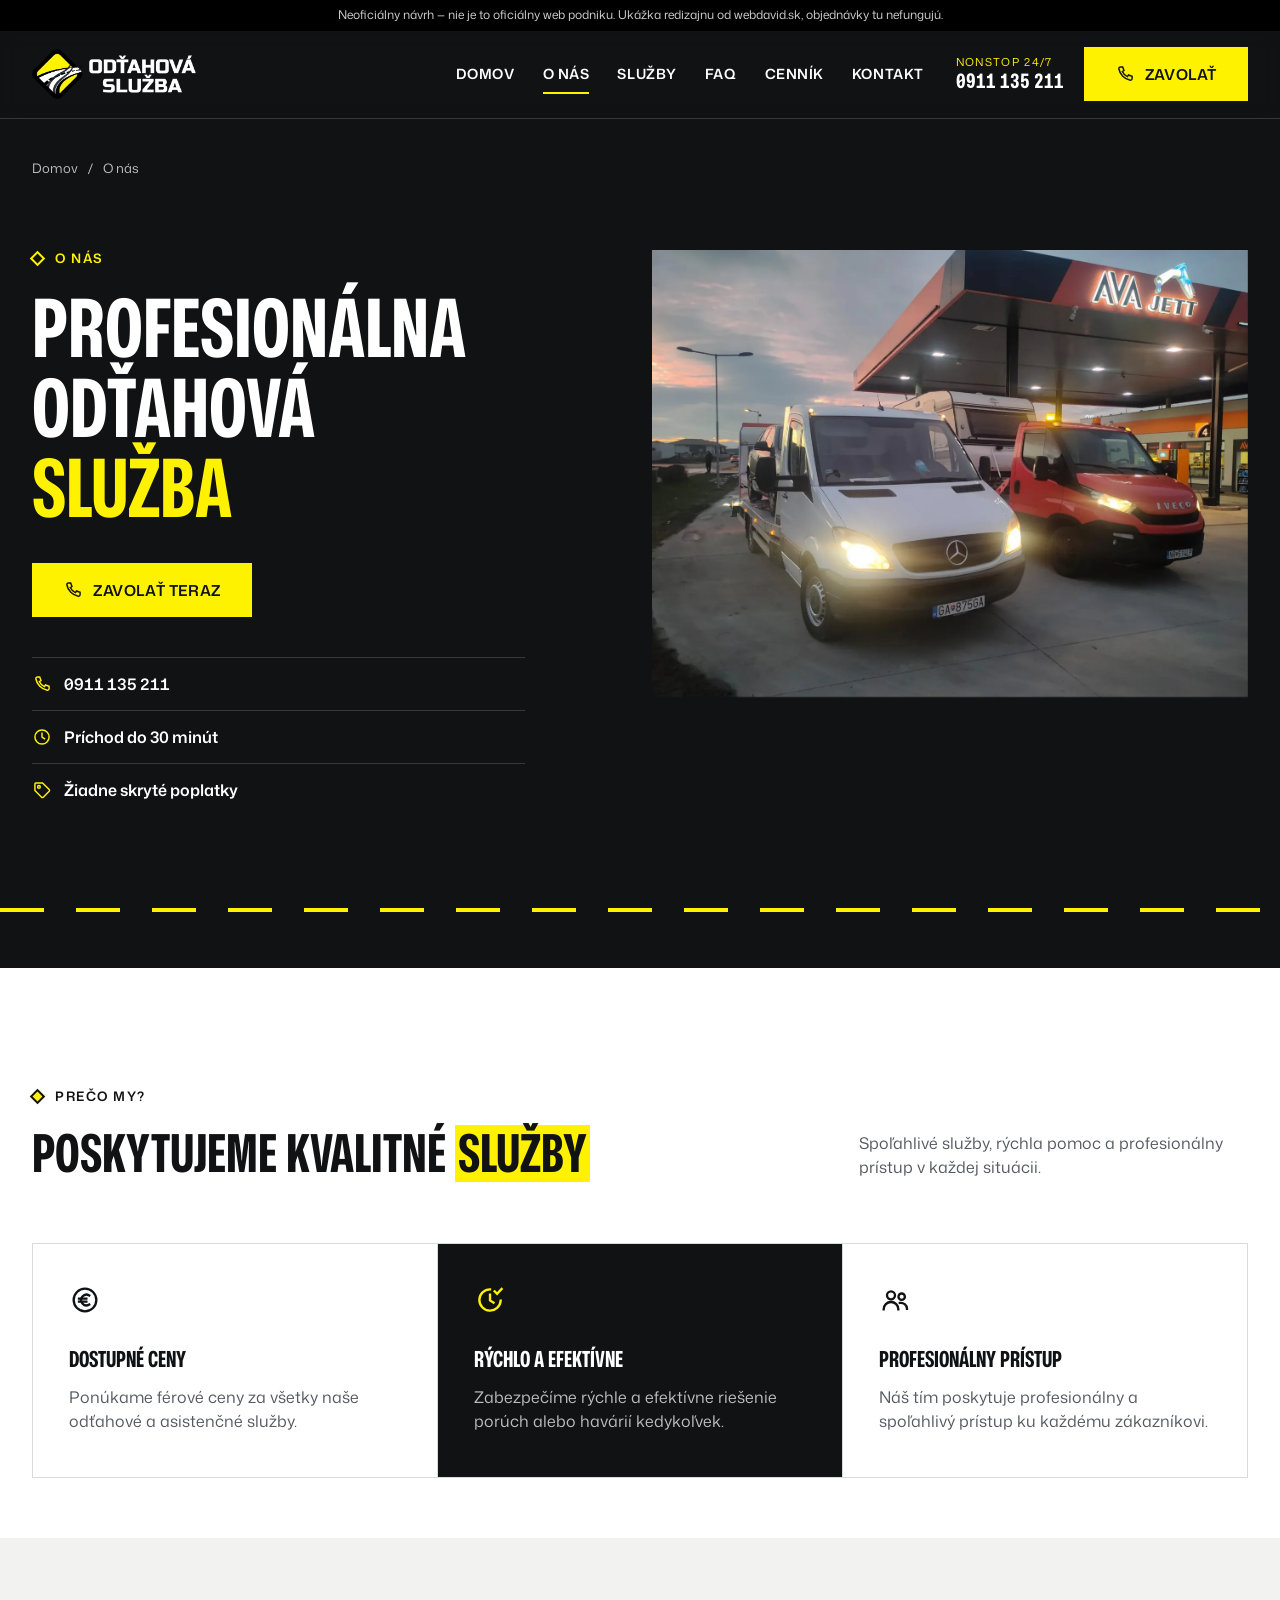
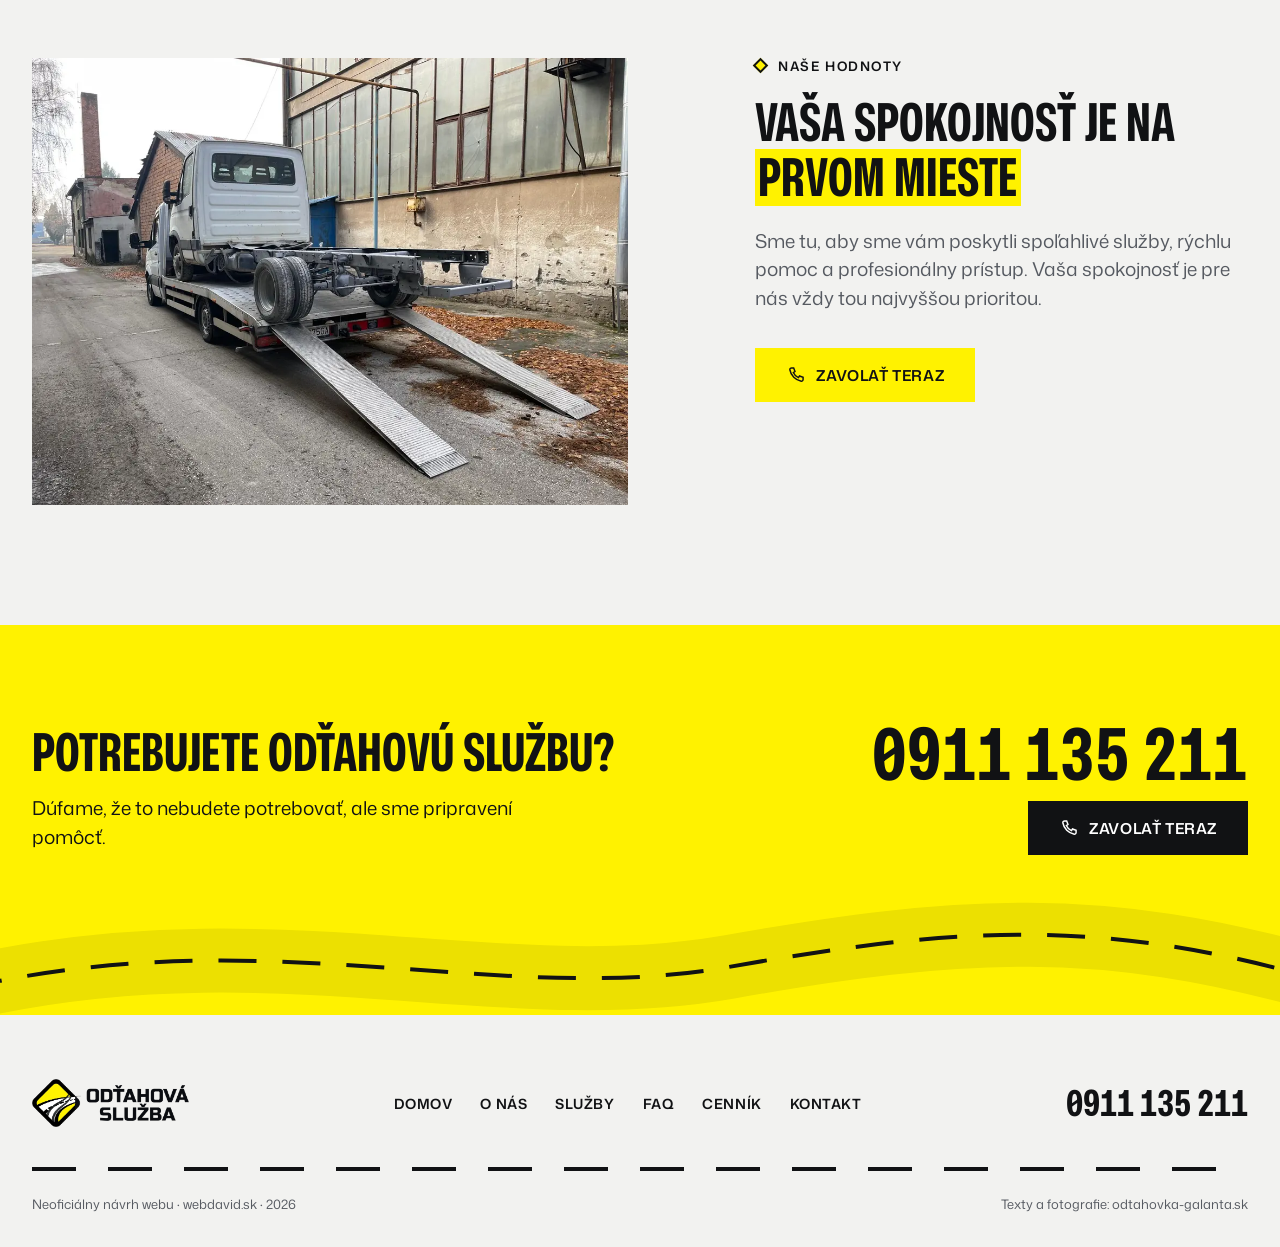
==== commit bc7019fa: "Pohyb a jedinečné prvky: jazda stránkou, zákruta cesty, výstražné svetlá Stredové čiary sa hýbu (her" ====
--- a/o-nas/index.html
+++ b/o-nas/index.html
@@ -13,9 +13,10 @@
 <link rel="preconnect" href="https://fonts.googleapis.com"><link rel="preconnect" href="https://fonts.gstatic.com" crossorigin>
 <link rel="stylesheet" href="https://fonts.googleapis.com/css2?family=Mona+Sans:wdth,wght@75..100,400..800&display=swap">
 <link rel="stylesheet" href="../assets/css/style.css">
+<script>document.documentElement.classList.add("js")</script>
 <script type="application/ld+json">{"@context": "https://schema.org", "@type": "AutomotiveBusiness", "name": "Odťahová služba Galanta", "description": "O nás — profesionálna odťahová služba v Galante. Spoľahlivé služby, rýchla pomoc a profesionálny prístup v každej situácii.", "telephone": "+421911135211", "url": "https://odtahovka-galanta.sk/o-nas/", "areaServed": ["Galanta", "Slovensko", "Európska únia"], "openingHours": "Mo-Su 00:00-23:59", "address": {"@type": "PostalAddress", "addressLocality": "Galanta", "addressCountry": "SK"}, "priceRange": "od 50 €"}</script>
 <body>
-<svg width="0" height="0" style="position:absolute" aria-hidden="true"><defs><symbol id="i-phone" viewBox="0 0 24 24"><path d="M6.6 3.5h2.6l1.6 4.3-2 1.3a11.5 11.5 0 0 0 6.1 6.1l1.3-2 4.3 1.6v2.6a2 2 0 0 1-2.2 2A17 17 0 0 1 4.6 5.7a2 2 0 0 1 2-2.2z"/></symbol><symbol id="i-clock" viewBox="0 0 24 24"><circle cx="12" cy="12" r="8.5"/><path d="M12 7.5V12l3 2"/></symbol><symbol id="i-tag" viewBox="0 0 24 24"><path d="M3.5 12.6V4.5a1 1 0 0 1 1-1h8.1l8 8a1.4 1.4 0 0 1 0 2l-7.1 7.1a1.4 1.4 0 0 1-2 0z"/><circle cx="8.3" cy="8.3" r="1.6"/></symbol><symbol id="i-tow" viewBox="0 0 24 24"><path d="M2.5 16v-5l2-3h4.5V16"/><path d="M9 13h12.5v3"/><path d="M12.5 13l6.5-6.5v3.5"/><path d="M2.5 16h2.6M9.3 16h5.6M19.1 16h2.4"/><circle cx="7.2" cy="16.3" r="2.1"/><circle cx="17" cy="16.3" r="2.1"/></symbol><symbol id="i-gauge" viewBox="0 0 24 24"><path d="M4.5 17a8 8 0 1 1 15 0"/><path d="M12 13.5l4-4"/><circle cx="12" cy="13.5" r="1.3"/><path d="M6.9 11.1l-.9-.5M12 7V5.9M17.1 11.1l.9-.5"/></symbol><symbol id="i-car" viewBox="0 0 24 24"><path d="M3 15.5V13l2-4.5h10l3.5 4 2.5.8v2.2"/><path d="M3 15.5h2.2M9.8 15.5h4.4M18.8 15.5H21"/><circle cx="7.5" cy="15.8" r="2.2"/><circle cx="16.5" cy="15.8" r="2.2"/><path d="M8.5 8.5v4h9.5"/></symbol><symbol id="i-truck" viewBox="0 0 24 24"><path d="M2.5 16V6.5h11V16"/><path d="M13.5 9.5h4l3 3.5V16"/><path d="M2.5 16h2.3M9.3 16h5.3M19.1 16h1.4"/><circle cx="7" cy="16.3" r="2.2"/><circle cx="16.8" cy="16.3" r="2.2"/></symbol><symbol id="i-eu" viewBox="0 0 24 24"><polygon points="12.00,2.90 12.40,3.85 13.43,3.94 12.64,4.61 12.88,5.61 12.00,5.08 11.12,5.61 11.36,4.61 10.57,3.94 11.60,3.85" fill="currentColor" stroke="none"/><polygon points="15.80,3.92 16.20,4.87 17.23,4.95 16.44,5.63 16.68,6.63 15.80,6.09 14.92,6.63 15.16,5.63 14.37,4.95 15.40,4.87" fill="currentColor" stroke="none"/><polygon points="18.58,6.70 18.98,7.65 20.01,7.74 19.22,8.41 19.46,9.41 18.58,8.88 17.70,9.41 17.94,8.41 17.16,7.74 18.19,7.65" fill="currentColor" stroke="none"/><polygon points="19.60,10.50 20.00,11.45 21.03,11.54 20.24,12.21 20.48,13.21 19.60,12.68 18.72,13.21 18.96,12.21 18.17,11.54 19.20,11.45" fill="currentColor" stroke="none"/><polygon points="18.58,14.30 18.98,15.25 20.01,15.34 19.22,16.01 19.46,17.01 18.58,16.47 17.70,17.01 17.94,16.01 17.16,15.34 18.19,15.25" fill="currentColor" stroke="none"/><polygon points="15.80,17.08 16.20,18.04 17.23,18.12 16.44,18.79 16.68,19.80 15.80,19.26 14.92,19.80 15.16,18.79 14.37,18.12 15.40,18.04" fill="currentColor" stroke="none"/><polygon points="12.00,18.10 12.40,19.05 13.43,19.14 12.64,19.81 12.88,20.81 12.00,20.28 11.12,20.81 11.36,19.81 10.57,19.14 11.60,19.05" fill="currentColor" stroke="none"/><polygon points="8.20,17.08 8.60,18.04 9.63,18.12 8.84,18.79 9.08,19.80 8.20,19.26 7.32,19.80 7.56,18.79 6.77,18.12 7.80,18.04" fill="currentColor" stroke="none"/><polygon points="5.42,14.30 5.81,15.25 6.84,15.34 6.06,16.01 6.30,17.01 5.42,16.48 4.54,17.01 4.78,16.01 3.99,15.34 5.02,15.25" fill="currentColor" stroke="none"/><polygon points="4.40,10.50 4.80,11.45 5.83,11.54 5.04,12.21 5.28,13.21 4.40,12.68 3.52,13.21 3.76,12.21 2.97,11.54 4.00,11.45" fill="currentColor" stroke="none"/><polygon points="5.42,6.70 5.81,7.65 6.84,7.74 6.06,8.41 6.30,9.41 5.42,8.88 4.54,9.41 4.78,8.41 3.99,7.74 5.02,7.65" fill="currentColor" stroke="none"/><polygon points="8.20,3.92 8.60,4.87 9.63,4.95 8.84,5.63 9.08,6.63 8.20,6.09 7.32,6.63 7.56,5.63 6.77,4.95 7.80,4.87" fill="currentColor" stroke="none"/></symbol><symbol id="i-buoy" viewBox="0 0 24 24"><circle cx="12" cy="12" r="8.5"/><circle cx="12" cy="12" r="3.6"/><path d="M6 6l3.4 3.4M14.6 14.6L18 18M18 6l-3.4 3.4M9.4 14.6L6 18"/></symbol><symbol id="i-recycle" viewBox="0 0 24 24"><path d="M20 12a8 8 0 0 1-14.3 4.9"/><path d="M4 12a8 8 0 0 1 14.3-4.9"/><path d="M18.6 3.6v3.6H15"/><path d="M5.4 20.4v-3.6H9"/></symbol><symbol id="i-garage" viewBox="0 0 24 24"><path d="M3 20V9.2L12 4l9 5.2V20"/><path d="M6.5 20v-7.5h11V20"/><path d="M6.5 15.5h11M6.5 18h11"/></symbol><symbol id="i-tire" viewBox="0 0 24 24"><circle cx="12" cy="12" r="8.5"/><circle cx="12" cy="12" r="2.6"/><path d="M12.00 9.40L12.00 5.80M14.47 11.20L17.90 10.08M13.53 14.10L15.64 17.02M10.47 14.10L8.36 17.02M9.53 11.20L6.10 10.08"/></symbol><symbol id="i-battery" viewBox="0 0 24 24"><rect x="3" y="7" width="18" height="12"/><path d="M7 7V5h3v2M14 7V5h3v2"/><path d="M12.8 9.5l-2.6 4h3.6l-2.6 4"/></symbol><symbol id="i-arrow" viewBox="0 0 24 24"><path d="M5 12h14M13 6l6 6-6 6"/></symbol><symbol id="i-euro" viewBox="0 0 24 24"><circle cx="12" cy="12" r="8.5"/><path d="M15.2 8.6a4 4 0 1 0 0 6.8"/><path d="M7.5 11h5.5M7.5 13.2h5.5"/></symbol><symbol id="i-ontime" viewBox="0 0 24 24"><path d="M20 12.5A8 8 0 1 1 12 4"/><path d="M12 8v4.3l2.6 1.6"/><path d="M15.5 5.5l1.8 1.8 3.4-3.6"/></symbol><symbol id="i-team" viewBox="0 0 24 24"><circle cx="9" cy="8.5" r="3"/><path d="M3.5 19a5.5 5.5 0 0 1 11 0"/><circle cx="17" cy="9.5" r="2.4"/><path d="M15.6 14.2A4.6 4.6 0 0 1 21 18.6"/></symbol><symbol id="i-plus" viewBox="0 0 24 24"><path d="M12 5v14M5 12h14"/></symbol></defs></svg>
+<svg width="0" height="0" style="position:absolute" aria-hidden="true"><defs><symbol id="i-phone" viewBox="0 0 24 24"><path d="M6.6 3.5h2.6l1.6 4.3-2 1.3a11.5 11.5 0 0 0 6.1 6.1l1.3-2 4.3 1.6v2.6a2 2 0 0 1-2.2 2A17 17 0 0 1 4.6 5.7a2 2 0 0 1 2-2.2z"/></symbol><symbol id="i-clock" viewBox="0 0 24 24"><circle cx="12" cy="12" r="8.5"/><path d="M12 7.5V12l3 2"/></symbol><symbol id="i-tag" viewBox="0 0 24 24"><path d="M3.5 12.6V4.5a1 1 0 0 1 1-1h8.1l8 8a1.4 1.4 0 0 1 0 2l-7.1 7.1a1.4 1.4 0 0 1-2 0z"/><circle cx="8.3" cy="8.3" r="1.6"/></symbol><symbol id="i-tow" viewBox="0 0 24 24"><path d="M2.5 16v-5l2-3h4.5V16"/><path d="M9 13h12.5v3"/><path d="M12.5 13l6.5-6.5v3.5"/><path d="M2.5 16h2.6M9.3 16h5.6M19.1 16h2.4"/><circle cx="7.2" cy="16.3" r="2.1"/><circle cx="17" cy="16.3" r="2.1"/></symbol><symbol id="i-gauge" viewBox="0 0 24 24"><path d="M4.5 17a8 8 0 1 1 15 0"/><path d="M12 13.5l4-4"/><circle cx="12" cy="13.5" r="1.3"/><path d="M6.9 11.1l-.9-.5M12 7V5.9M17.1 11.1l.9-.5"/></symbol><symbol id="i-car" viewBox="0 0 24 24"><path d="M3 15.5V13l2-4.5h10l3.5 4 2.5.8v2.2"/><path d="M3 15.5h2.2M9.8 15.5h4.4M18.8 15.5H21"/><circle cx="7.5" cy="15.8" r="2.2"/><circle cx="16.5" cy="15.8" r="2.2"/><path d="M8.5 8.5v4h9.5"/></symbol><symbol id="i-truck" viewBox="0 0 24 24"><path d="M2.5 16V6.5h11V16"/><path d="M13.5 9.5h4l3 3.5V16"/><path d="M2.5 16h2.3M9.3 16h5.3M19.1 16h1.4"/><circle cx="7" cy="16.3" r="2.2"/><circle cx="16.8" cy="16.3" r="2.2"/></symbol><symbol id="i-eu" viewBox="0 0 24 24"><polygon points="12.00,2.90 12.40,3.85 13.43,3.94 12.64,4.61 12.88,5.61 12.00,5.08 11.12,5.61 11.36,4.61 10.57,3.94 11.60,3.85" fill="currentColor" stroke="none"/><polygon points="15.80,3.92 16.20,4.87 17.23,4.95 16.44,5.63 16.68,6.63 15.80,6.09 14.92,6.63 15.16,5.63 14.37,4.95 15.40,4.87" fill="currentColor" stroke="none"/><polygon points="18.58,6.70 18.98,7.65 20.01,7.74 19.22,8.41 19.46,9.41 18.58,8.88 17.70,9.41 17.94,8.41 17.16,7.74 18.19,7.65" fill="currentColor" stroke="none"/><polygon points="19.60,10.50 20.00,11.45 21.03,11.54 20.24,12.21 20.48,13.21 19.60,12.68 18.72,13.21 18.96,12.21 18.17,11.54 19.20,11.45" fill="currentColor" stroke="none"/><polygon points="18.58,14.30 18.98,15.25 20.01,15.34 19.22,16.01 19.46,17.01 18.58,16.47 17.70,17.01 17.94,16.01 17.16,15.34 18.19,15.25" fill="currentColor" stroke="none"/><polygon points="15.80,17.08 16.20,18.04 17.23,18.12 16.44,18.79 16.68,19.80 15.80,19.26 14.92,19.80 15.16,18.79 14.37,18.12 15.40,18.04" fill="currentColor" stroke="none"/><polygon points="12.00,18.10 12.40,19.05 13.43,19.14 12.64,19.81 12.88,20.81 12.00,20.28 11.12,20.81 11.36,19.81 10.57,19.14 11.60,19.05" fill="currentColor" stroke="none"/><polygon points="8.20,17.08 8.60,18.04 9.63,18.12 8.84,18.79 9.08,19.80 8.20,19.26 7.32,19.80 7.56,18.79 6.77,18.12 7.80,18.04" fill="currentColor" stroke="none"/><polygon points="5.42,14.30 5.81,15.25 6.84,15.34 6.06,16.01 6.30,17.01 5.42,16.48 4.54,17.01 4.78,16.01 3.99,15.34 5.02,15.25" fill="currentColor" stroke="none"/><polygon points="4.40,10.50 4.80,11.45 5.83,11.54 5.04,12.21 5.28,13.21 4.40,12.68 3.52,13.21 3.76,12.21 2.97,11.54 4.00,11.45" fill="currentColor" stroke="none"/><polygon points="5.42,6.70 5.81,7.65 6.84,7.74 6.06,8.41 6.30,9.41 5.42,8.88 4.54,9.41 4.78,8.41 3.99,7.74 5.02,7.65" fill="currentColor" stroke="none"/><polygon points="8.20,3.92 8.60,4.87 9.63,4.95 8.84,5.63 9.08,6.63 8.20,6.09 7.32,6.63 7.56,5.63 6.77,4.95 7.80,4.87" fill="currentColor" stroke="none"/></symbol><symbol id="i-buoy" viewBox="0 0 24 24"><circle cx="12" cy="12" r="8.5"/><circle cx="12" cy="12" r="3.6"/><path d="M6 6l3.4 3.4M14.6 14.6L18 18M18 6l-3.4 3.4M9.4 14.6L6 18"/></symbol><symbol id="i-recycle" viewBox="0 0 24 24"><path d="M20 12a8 8 0 0 1-14.3 4.9"/><path d="M4 12a8 8 0 0 1 14.3-4.9"/><path d="M18.6 3.6v3.6H15"/><path d="M5.4 20.4v-3.6H9"/></symbol><symbol id="i-garage" viewBox="0 0 24 24"><path d="M3 20V9.2L12 4l9 5.2V20"/><path d="M6.5 20v-7.5h11V20"/><path d="M6.5 15.5h11M6.5 18h11"/></symbol><symbol id="i-tire" viewBox="0 0 24 24"><circle cx="12" cy="12" r="8.5"/><circle cx="12" cy="12" r="2.6"/><path d="M12.00 9.40L12.00 5.80M14.47 11.20L17.90 10.08M13.53 14.10L15.64 17.02M10.47 14.10L8.36 17.02M9.53 11.20L6.10 10.08"/></symbol><symbol id="i-battery" viewBox="0 0 24 24"><rect x="3" y="7" width="18" height="12"/><path d="M7 7V5h3v2M14 7V5h3v2"/><path d="M12.8 9.5l-2.6 4h3.6l-2.6 4"/></symbol><symbol id="i-arrow" viewBox="0 0 24 24"><path d="M5 12h14M13 6l6 6-6 6"/></symbol><symbol id="i-euro" viewBox="0 0 24 24"><circle cx="12" cy="12" r="8.5"/><path d="M15.2 8.6a4 4 0 1 0 0 6.8"/><path d="M7.5 11h5.5M7.5 13.2h5.5"/></symbol><symbol id="i-ontime" viewBox="0 0 24 24"><path d="M20 12.5A8 8 0 1 1 12 4"/><path d="M12 8v4.3l2.6 1.6"/><path d="M15.5 5.5l1.8 1.8 3.4-3.6"/></symbol><symbol id="i-team" viewBox="0 0 24 24"><circle cx="9" cy="8.5" r="3"/><path d="M3.5 19a5.5 5.5 0 0 1 11 0"/><circle cx="17" cy="9.5" r="2.4"/><path d="M15.6 14.2A4.6 4.6 0 0 1 21 18.6"/></symbol><symbol id="i-plus" viewBox="0 0 24 24"><path d="M12 5v14M5 12h14"/></symbol><symbol id="i-google" viewBox="0 0 48 48"><path fill="#EA4335" d="M24 9.5c3.54 0 6.71 1.22 9.21 3.6l6.85-6.85C35.9 2.38 30.47 0 24 0 14.62 0 6.51 5.38 2.56 13.22l7.98 6.19C12.43 13.72 17.74 9.5 24 9.5z"/><path fill="#4285F4" d="M46.98 24.55c0-1.57-.15-3.09-.38-4.55H24v9.02h12.94c-.58 2.96-2.26 5.48-4.78 7.18l7.73 6c4.51-4.18 7.09-10.36 7.09-17.65z"/><path fill="#FBBC05" d="M10.53 28.59c-.48-1.45-.76-2.99-.76-4.59s.27-3.14.76-4.59l-7.98-6.19C.92 16.46 0 20.12 0 24c0 3.88.92 7.54 2.56 10.78l7.97-6.19z"/><path fill="#34A853" d="M24 48c6.48 0 11.91-2.13 15.89-5.81l-7.73-6c-2.15 1.45-4.92 2.3-8.16 2.3-6.26 0-11.57-4.22-13.47-9.91l-7.98 6.19C6.51 42.62 14.62 48 24 48z"/></symbol></defs></svg>
 <p class="demo">Neoficiálny návrh — nie je to oficiálny web podniku. Ukážka redizajnu od webdavid.sk, objednávky tu nefungujú.</p>
 <header class="top" id="top">
   <div class="kontajner top__in">
@@ -31,6 +32,7 @@
   </div>
 </header>
 <div class="scrim" data-scrim hidden></div>
+<div class="trip" aria-hidden="true" data-trip><span class="trip__done"></span><span class="trip__mark"></span></div>
 <main>
 
 <section class="sekcia phero" aria-labelledby="h1">
@@ -73,7 +75,11 @@
   </div>
 </section>
 
-<section class="sekcia cta" aria-labelledby="cta-h">
+<section class="sekcia cta" aria-labelledby="cta-h" data-live>
+  <svg class="cta__road" viewBox="0 0 1440 400" preserveAspectRatio="none" aria-hidden="true">
+    <path class="cta__road-bed" d="M-40 372C300 300 560 392 820 350S1240 300 1480 362"/>
+    <path class="cta__road-line" d="M-40 372C300 300 560 392 820 350S1240 300 1480 362"/>
+  </svg>
   <div class="kontajner cta__in">
     <div class="cta__txt">
       <h2 id="cta-h">Potrebujete odťahovú službu?</h2>
--- a/assets/css/style.css
+++ b/assets/css/style.css
@@ -48,7 +48,7 @@
 .kontajner{width:100%;max-width:var(--kontajner);margin-inline:auto}
 
 /* ---------- typografia ---------- */
-h1,h2,.cta__num,.contact__tel,.disp__clock,.disp__tel,.board__amt b,.board__row b,.ref__score b,.foot__tel{
+h1,h2,.cta__num,.contact__tel,.disp__clock,.disp__tel,.board__amt b,.board__row b,.foot__tel{
   font-family:var(--f);font-stretch:75%;font-weight:700;letter-spacing:0}
 h1{font-size:var(--h1);line-height:1;text-transform:uppercase}
 h2{font-size:var(--h2);line-height:1.04;text-transform:uppercase}
@@ -207,7 +207,7 @@
 
 /* ---------- služby ---------- */
 .svc__grid{display:grid;gap:1px;background:var(--line);border:1px solid var(--line)}
-.svc__item{background:var(--white);padding:24px 20px;display:grid;grid-template-columns:32px 1fr;column-gap:16px;align-content:start}
+.svc__item{position:relative;background:var(--white);padding:24px 20px;display:grid;grid-template-columns:32px 1fr;column-gap:16px;align-content:start}
 .svc__item>.i{width:32px;height:32px;grid-row:span 2}
 .svc__item h3{font-size:20px}
 .svc__item p{color:var(--ink-2);margin-top:8px;font-size:15px}
@@ -228,7 +228,7 @@
 .reel{--rp:var(--pad);display:flex;gap:var(--medzera);overflow-x:auto;scroll-snap-type:x mandatory;margin-top:var(--hed-gap);
   margin-inline:calc(-1 * var(--pad));padding-inline:var(--rp);scroll-padding-inline:var(--rp);scrollbar-width:none}
 .reel::-webkit-scrollbar{display:none}
-.reel figure{flex:0 0 min(78vw,560px);scroll-snap-align:start}
+.reel figure{flex:0 0 min(78vw,560px);scroll-snap-align:start;overflow:hidden}
 .reel img{width:100%;aspect-ratio:4/3;object-fit:cover}
 @media (min-width:1024px){ .reel{--rp:max(var(--pad),calc((100vw - var(--kontajner))/2))} .reel figure{flex-basis:600px} }
 
@@ -264,25 +264,47 @@
 .refs__row{--rp:var(--pad);display:flex;gap:var(--medzera);overflow-x:auto;scroll-snap-type:x mandatory;scrollbar-width:none;
   padding-inline:var(--rp);scroll-padding-inline:var(--rp);margin-inline:calc(-1 * var(--pad))}
 .refs__row::-webkit-scrollbar{display:none}
-.ref{flex:0 0 min(84vw,480px);scroll-snap-align:start;border:1px solid var(--line);padding:28px 24px;display:flex;flex-direction:column}
+.ref{flex:0 0 min(84vw,420px);scroll-snap-align:start;border:1px solid var(--line);padding:28px 24px 24px;display:flex;flex-direction:column;
+  transition:border-color .15s,background-color .15s}
+.ref:hover{border-color:var(--ink)}
 .ref--lead{background:var(--ink);color:var(--white);border-color:var(--ink)}
-.ref__score{display:flex;align-items:center;gap:16px}
-.ref__score b{font-size:56px;line-height:.9}
-.stars{position:relative;display:inline-block;width:120px;height:22px;
+.ref--lead:hover{background:#000}
+.ref blockquote{position:relative;font-size:17px;line-height:1.5;margin:0 0 32px;padding-top:44px}
+.ref blockquote::before{content:"";position:absolute;top:0;left:0;width:28px;height:22px;
+  background:url("data:image/svg+xml,%3Csvg xmlns='http://www.w3.org/2000/svg' viewBox='0 0 28 22'%3E%3Cpath d='M0 22V12L6 0h6L8 11h4v11zm16 0V12l6-12h6l-4 11h4v11z' fill='%23fff200' stroke='%23111214' stroke-width='1.2'/%3E%3C/svg%3E") 0 0/28px 22px no-repeat}
+.ref__foot{margin-top:auto;padding-top:20px;border-top:1px solid var(--line);display:flex;flex-wrap:wrap;justify-content:space-between;align-items:center;gap:8px 16px}
+.ref--lead .ref__foot{border-color:var(--line-dark)}
+.ref__name{font-size:17px;font-weight:700;white-space:nowrap}
+.ref__src{display:inline-flex;align-items:center;gap:8px;font-size:13px;color:var(--ink-2);white-space:nowrap}
+.ref--lead .ref__src{color:var(--on-dark-2)}
+.glogo{width:20px;height:20px;flex:none}
+.ref--lead .ref__src .glogo{background:var(--white);border-radius:50%;padding:2px;width:22px;height:22px}
+
+.stars{position:relative;display:inline-block;flex:none;width:120px;height:22px;
   background:url("data:image/svg+xml,%3Csvg xmlns='http://www.w3.org/2000/svg' viewBox='0 0 24 24'%3E%3Cpath d='M12 2.6l2.9 6.2 6.7.8-5 4.6 1.3 6.7L12 17.5l-5.9 3.4 1.3-6.7-5-4.6 6.7-.8z' fill='%23d9dade'/%3E%3C/svg%3E") 0 0/24px 22px repeat-x}
 .stars__fill{position:absolute;inset:0 auto 0 0;
   background:url("data:image/svg+xml,%3Csvg xmlns='http://www.w3.org/2000/svg' viewBox='0 0 24 24'%3E%3Cpath d='M12 2.6l2.9 6.2 6.7.8-5 4.6 1.3 6.7L12 17.5l-5.9 3.4 1.3-6.7-5-4.6 6.7-.8z' fill='%23fff200' stroke='%23111214' stroke-width='1.4'/%3E%3C/svg%3E") 0 0/24px 22px repeat-x}
-.ref--lead .stars{background-image:url("data:image/svg+xml,%3Csvg xmlns='http://www.w3.org/2000/svg' viewBox='0 0 24 24'%3E%3Cpath d='M12 2.6l2.9 6.2 6.7.8-5 4.6 1.3 6.7L12 17.5l-5.9 3.4 1.3-6.7-5-4.6 6.7-.8z' fill='%233a3c41'/%3E%3C/svg%3E")}
-.ref blockquote{font-size:19px;line-height:1.45;margin:28px 0 32px}
-.ref footer{margin-top:auto;padding-top:20px;border-top:1px solid var(--line);display:flex;justify-content:space-between;align-items:baseline;gap:16px}
-.ref--lead footer{border-color:var(--line-dark)}
-.ref footer h3{font-size:20px}
-.ref footer span{font-size:14px;color:var(--ink-2)}
-.ref--lead footer span{color:var(--on-dark-2)}
+.gbadge{display:flex;align-items:center;justify-content:space-between;gap:24px}
+.gbadge__link{display:inline-flex;align-items:center;gap:16px}
+.gbadge__link .glogo{width:44px;height:44px}
+.gbadge__txt{display:flex;flex-direction:column;gap:4px;font-size:14px;color:var(--ink-2)}
+.gbadge__link:hover .gbadge__txt>span:last-child{color:var(--ink);text-decoration:underline;text-decoration-color:var(--acc);text-decoration-thickness:3px;text-underline-offset:4px}
+.gbadge__score{display:flex;align-items:center;gap:12px}
+.gbadge__score b{font-family:var(--f);font-stretch:75%;font-weight:700;font-size:44px;line-height:.9;color:var(--ink)}
+.refs__nav{display:none;gap:8px}
+.arrow{width:52px;height:52px;display:inline-flex;align-items:center;justify-content:center;border:1px solid var(--ink);background:var(--white);color:var(--ink);cursor:pointer;padding:0}
+.arrow:hover{background:var(--acc);border-color:var(--acc)}
+.arrow[data-refs="-1"] .i{transform:rotate(180deg)}
+.arrow:disabled{opacity:.5;cursor:default;background:var(--white);border-color:var(--ink)}
+.refs__more{margin-top:32px}
 @media (min-width:1024px){
   .refs__row{--rp:max(var(--pad),calc((100vw - var(--kontajner))/2))}
-  .ref{padding:36px 36px 32px;min-height:340px}
-  .ref blockquote{font-size:22px}
+  .ref{flex-basis:400px;padding:32px 32px 28px;min-height:380px}
+  .ref blockquote{font-size:18px}
+  .shead--refs>div:first-child{grid-column:1 / span 7}
+  .shead--refs>.gbadge{grid-column:8 / span 5}
+  .refs__nav{display:flex}
+  .refs__more{margin-top:40px}
 }
 
 /* ---------- FAQ ---------- */
@@ -309,7 +331,7 @@
 }
 
 /* ---------- výzva (jediná žltá plocha) ---------- */
-.cta{background:var(--acc);color:var(--ink);padding-block:calc(var(--rytmus) * .8)}
+.cta{position:relative;isolation:isolate;overflow:hidden;background:var(--acc);color:var(--ink);padding-block:calc(var(--rytmus) * .8) calc(var(--rytmus) * .8 + 64px)}
 .cta__in{display:grid;gap:28px;align-items:center}
 .cta__txt p{margin-top:16px;font-size:var(--lead);max-width:520px}
 .cta__act{display:flex;flex-direction:column;align-items:flex-start;gap:16px}
@@ -396,4 +418,86 @@
   .split__copy{grid-column:8 / span 5}
 }
 
+
+/* ================= pohyb a jedinečné prvky (koncept „Stredová čiara“) ================= */
+:root{--out:cubic-bezier(.22,1,.36,1)}
+
+/* zákruta cesty z loga vo výzve: žltá tabuľa s čiernou cestou ako ich logo */
+.cta__road{position:absolute;inset:0;z-index:-1;width:100%;height:100%}
+.cta__road path{fill:none;vector-effect:non-scaling-stroke}
+.cta__road-bed{stroke:rgba(17,18,20,.08);stroke-width:64}
+.cta__road-line{stroke:var(--ink);stroke-width:4;stroke-dasharray:38 26}
+
+/* značka cesty v ľavom okraji: kde na stránke ste */
+.trip{display:none}
+@media (min-width:1400px){
+  .trip{display:block;position:fixed;z-index:20;left:calc((100vw - var(--kontajner)) / 4);top:calc(var(--head-h) + 48px);bottom:48px;width:2px;
+    margin-left:-1px;pointer-events:none;--p:0;
+    background:repeating-linear-gradient(180deg,rgba(128,128,128,.35) 0 14px,transparent 14px 26px)}
+  .trip__done{position:absolute;left:0;top:0;width:2px;height:calc(var(--p) * 100%);
+    background:repeating-linear-gradient(180deg,var(--acc) 0 14px,transparent 14px 26px)}
+  .trip__mark{position:absolute;left:50%;top:calc(var(--p) * 100%);width:14px;height:14px;margin:-7px 0 0 -7px;
+    background:var(--acc);border:2px solid var(--ink);transform:rotate(45deg)}
+}
+
+/* hodiny dispečingu: dvojbodka bliká ako na digitálnych hodinách */
+.colon{display:inline-block;padding:0 .02em}
+
+@media (prefers-reduced-motion:no-preference){
+  /* hero: rozsvietenie fotky ako svetlá v noci a nástup obsahu */
+  .js .hero__bg,.js .phero__photo img{animation:lights 1.6s var(--out) both}
+  .js .hero__copy>*,.js .phero__copy>*,.js .crumbs,.js .disp{animation:rise .7s var(--out) both}
+  .js .hero__copy>:nth-child(2),.js .phero__copy>:nth-child(2){animation-delay:.08s}
+  .js .hero__copy>:nth-child(3),.js .phero__copy>:nth-child(3){animation-delay:.16s}
+  .js .hero__copy>:nth-child(4),.js .phero__copy>:nth-child(4){animation-delay:.24s}
+  .js .disp{animation-delay:.32s}
+  @keyframes lights{from{filter:brightness(.35);transform:scale(1.05)}to{filter:none;transform:none}}
+  @keyframes rise{from{opacity:0;transform:translateY(20px)}to{opacity:1;transform:none}}
+
+  /* stredová čiara v hero sa hýbe ako pri jazde v noci */
+  .road--hero{animation:drive 1.8s linear infinite paused}
+  .is-live .road--hero{animation-play-state:running}
+  @keyframes drive{to{background-position-x:-76px}}
+  .cta__road-line{animation:flow 2.6s linear infinite paused}
+  .cta.is-live .cta__road-line{animation-play-state:running}
+  @keyframes flow{to{stroke-dashoffset:-64}}
+
+  /* objavovanie pri rolovaní */
+  .js [data-r]{opacity:0;transform:translateY(24px);transition:opacity .6s var(--out) var(--d,0ms),transform .6s var(--out) var(--d,0ms)}
+  .js [data-r].is-in{opacity:1;transform:none}
+  /* nadtitulok: kosoštvorec dvakrát blikne ako výstražné svetlá */
+  .js .is-in .eyebrow__mark,.js .is-in.eyebrow .eyebrow__mark{animation:hazard .9s steps(1) .25s 2}
+  .js .hero .eyebrow__mark{animation:hazard .9s steps(1) .6s 2}
+  @keyframes hazard{0%{background:var(--acc)}50%{background:transparent}}
+
+  /* dispečing */
+  .colon{animation:blink 2s steps(1) infinite}
+  @keyframes blink{50%{opacity:.25}}
+  .live{animation:pulse 2s var(--out) infinite}
+  @keyframes pulse{0%{box-shadow:0 0 0 0 rgba(53,196,106,.55)}100%{box-shadow:0 0 0 10px rgba(53,196,106,0)}}
+
+  /* mikrointerakcie */
+  a:hover>.i[aria-hidden],.btn:hover .i{transition:transform .25s var(--out)}
+  .btn[href^="tel"]:hover .i,.svc__call:hover .i,.disp__tel:hover+.btn .i{animation:ring .45s ease-in-out}
+  @keyframes ring{20%{transform:rotate(-14deg)}45%{transform:rotate(12deg)}70%{transform:rotate(-8deg)}100%{transform:none}}
+  .btn:not([href^="tel"]):hover .i,.link:hover .i{transform:translateX(4px)}
+  .arrow .i{transition:transform .25s var(--out)}
+  .arrow:not(:disabled):hover .i{transform:translateX(3px)}
+  .arrow[data-refs="-1"]:not(:disabled):hover .i{transform:rotate(180deg) translateX(3px)}
+  .svc__item>.i{transition:transform .3s var(--out)}
+  .svc__item:hover>.i{transform:translateX(6px)}
+  .svc__item::after{content:"";position:absolute;left:0;right:0;bottom:0;height:4px;transform:scaleX(0);transform-origin:left;
+    background:repeating-linear-gradient(90deg,var(--ink) 0 22px,transparent 22px 36px);transition:transform .4s var(--out)}
+  .svc__item:hover::after{transform:scaleX(1)}
+  .reel img,.contact__photo img,.why__photos img,.split__photo img{transition:transform .8s var(--out)}
+  .reel figure:hover img,.contact__photo:hover img,.why__photos figure:hover img,.split__photo:hover img{transform:scale(1.04)}
+  .why__photos figure,.contact__photo,.split__photo{overflow:hidden}
+  .ref{transition:border-color .2s,background-color .2s,transform .3s var(--out)}
+  .ref:hover{transform:translateY(-4px)}
+  .qa details[open] p{animation:open .35s var(--out)}
+  @keyframes open{from{opacity:0;transform:translateY(-6px)}to{opacity:1;transform:none}}
+  .board__row{transition:background-color .2s}
+  .board__row:hover{background:rgba(255,242,0,.28)}
+}
+
 @media (prefers-reduced-motion:reduce){*,*::before,*::after{transition:none!important;animation:none!important}}
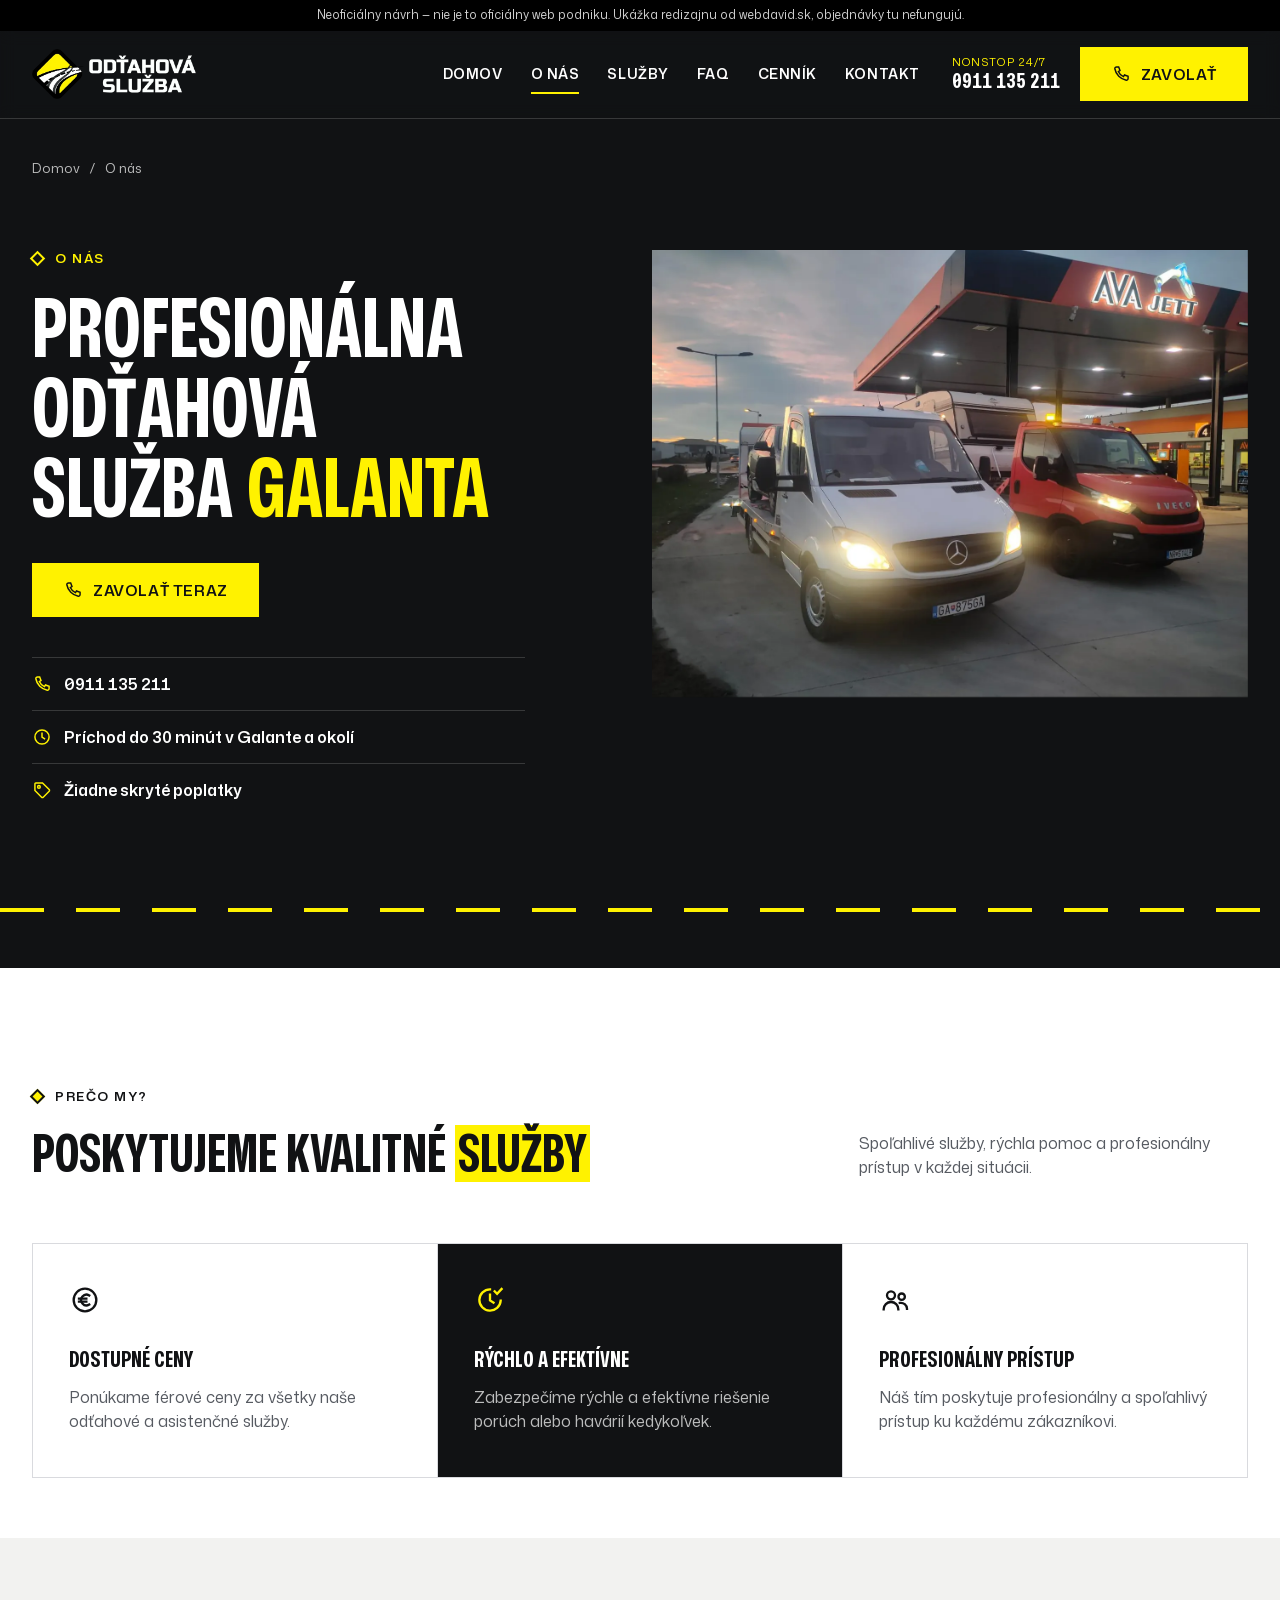
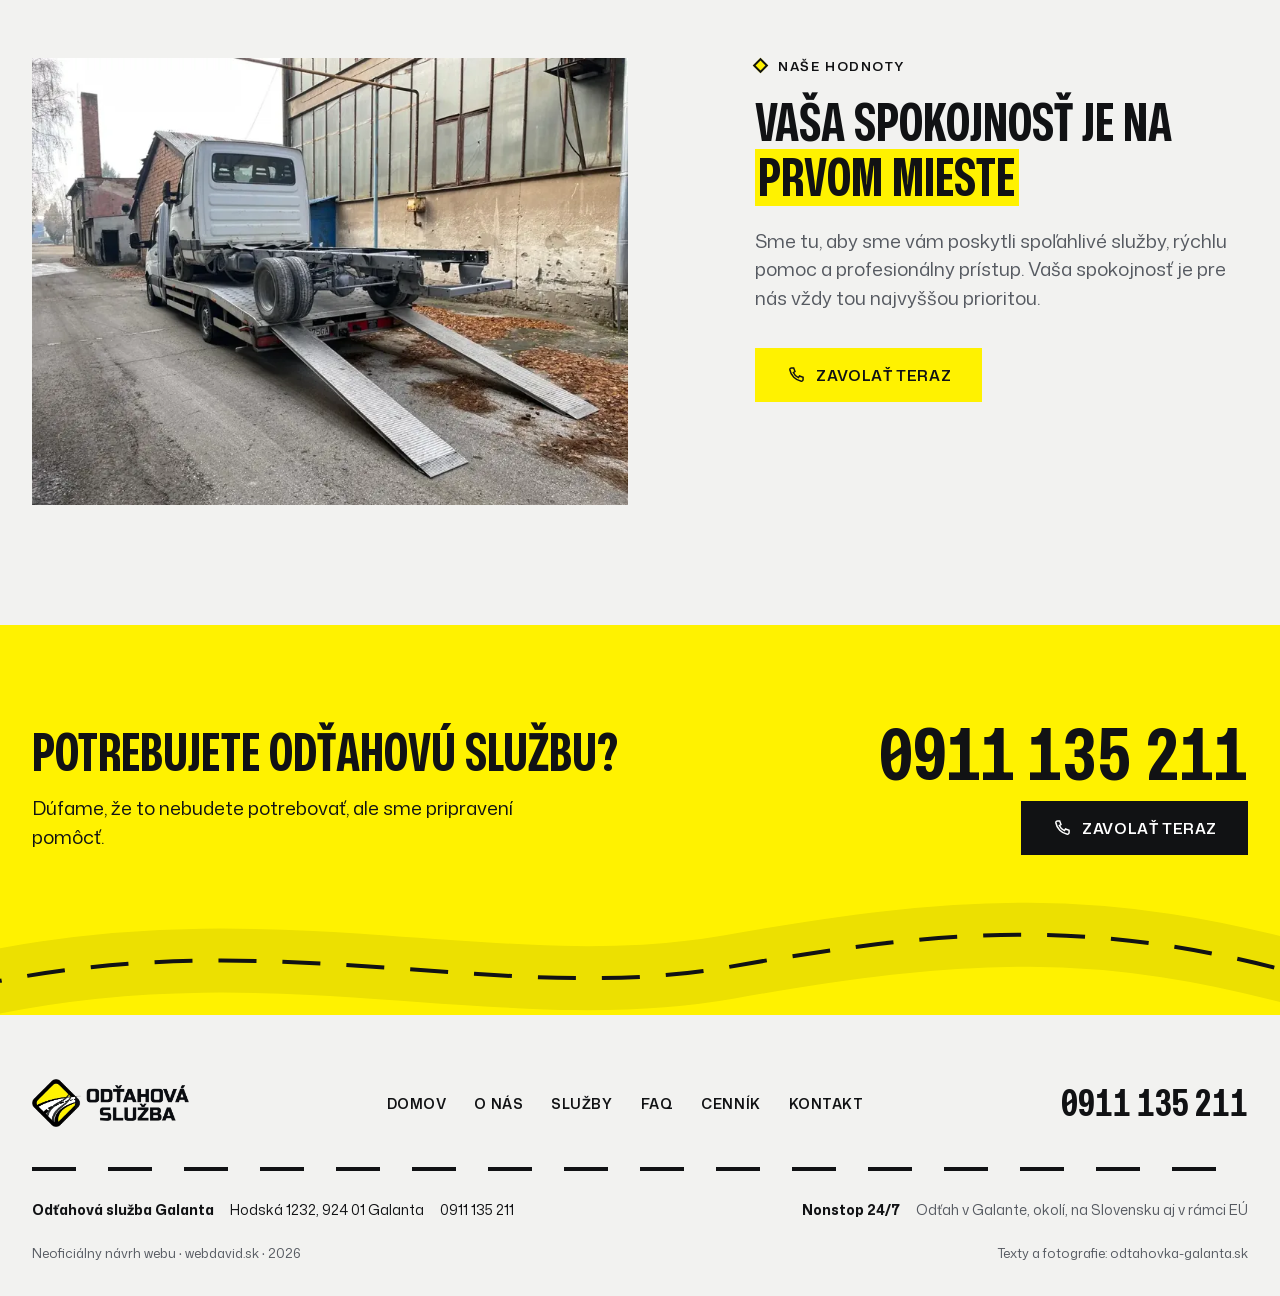
==== commit a209a287: "SEO: schema, meta, sémantika, sitemap, rýchlosť; príchod do 30 min len pre Galantu a okolie JSON-LD " ====
--- a/o-nas/index.html
+++ b/o-nas/index.html
@@ -1,54 +1,78 @@
-<!doctype html><html lang="sk"><meta charset="utf-8">
+<!doctype html>
+<html lang="sk">
+<head>
+<meta charset="utf-8">
 <meta name="viewport" content="width=device-width,initial-scale=1,viewport-fit=cover">
+<title>O nás | Odťahová služba Galanta – nonstop odťah 24/7</title>
+<meta name="description" content="Profesionálna odťahová služba Galanta: dostupné ceny, rýchla pomoc a profesionálny prístup. Nonstop 24/7, odťah po SR aj EÚ. Volajte 0911 135 211.">
 <meta name="robots" content="noindex, nofollow">
-<title>O nás · Odťahová služba Galanta — neoficiálny návrh</title>
-<meta name="description" content="O nás — profesionálna odťahová služba v Galante. Spoľahlivé služby, rýchla pomoc a profesionálny prístup v každej situácii.">
+<link rel="canonical" href="https://odtahovka-galanta.sk/o-nas/">
+<link rel="alternate" hreflang="sk" href="https://odtahovka-galanta.sk/o-nas/">
+<meta name="geo.region" content="SK-TA">
+<meta name="geo.placename" content="Galanta">
+<meta name="geo.position" content="48.203926;17.709596">
+<meta name="ICBM" content="48.203926, 17.709596">
+<meta name="format-detection" content="telephone=yes">
 <meta name="theme-color" content="#111214">
-<meta property="og:title" content="O nás · Odťahová služba Galanta — neoficiálny návrh">
-<meta property="og:description" content="O nás — profesionálna odťahová služba v Galante. Spoľahlivé služby, rýchla pomoc a profesionálny prístup v každej situácii.">
-<meta property="og:image" content="../assets/img/hero-noc-cerpacia-stanica.webp">
+<meta property="og:type" content="website">
+<meta property="og:site_name" content="Odťahová služba Galanta">
 <meta property="og:locale" content="sk_SK">
+<meta property="og:title" content="O nás | Odťahová služba Galanta – nonstop odťah 24/7">
+<meta property="og:description" content="Profesionálna odťahová služba Galanta: dostupné ceny, rýchla pomoc a profesionálny prístup. Nonstop 24/7, odťah po SR aj EÚ. Volajte 0911 135 211.">
+<meta property="og:url" content="https://odtahovka-galanta.sk/o-nas/">
+<meta property="og:image" content="https://odtahovka-galanta.sk/assets/img/og-odtahova-sluzba-galanta.jpg">
+<meta property="og:image:width" content="1200">
+<meta property="og:image:height" content="630">
+<meta property="og:image:alt" content="Odťahová služba Galanta – nonstop odťah vozidiel 24/7">
+<meta name="twitter:card" content="summary_large_image">
+<meta name="twitter:title" content="O nás | Odťahová služba Galanta – nonstop odťah 24/7">
+<meta name="twitter:description" content="Profesionálna odťahová služba Galanta: dostupné ceny, rýchla pomoc a profesionálny prístup. Nonstop 24/7, odťah po SR aj EÚ. Volajte 0911 135 211.">
+<meta name="twitter:image" content="https://odtahovka-galanta.sk/assets/img/og-odtahova-sluzba-galanta.jpg">
 <link rel="icon" type="image/png" sizes="32x32" href="../favicon-32.png">
 <link rel="apple-touch-icon" href="../apple-touch-icon.png">
-<link rel="preconnect" href="https://fonts.googleapis.com"><link rel="preconnect" href="https://fonts.gstatic.com" crossorigin>
-<link rel="stylesheet" href="https://fonts.googleapis.com/css2?family=Mona+Sans:wdth,wght@75..100,400..800&display=swap">
+<link rel="manifest" href="../site.webmanifest">
+<link rel="preload" as="font" type="font/woff2" href="../assets/fonts/mona-sans-latin.woff2" crossorigin>
+<link rel="preload" as="font" type="font/woff2" href="../assets/fonts/mona-sans-latin-ext.woff2" crossorigin>
+<link rel="preload" as="image" href="../assets/img/vozidla-cerpacia-stanica.webp" imagesrcset="../assets/img/vozidla-cerpacia-stanica-800.webp 800w, ../assets/img/vozidla-cerpacia-stanica.webp 1400w" imagesizes="100vw" fetchpriority="high">
 <link rel="stylesheet" href="../assets/css/style.css">
 <script>document.documentElement.classList.add("js")</script>
-<script type="application/ld+json">{"@context": "https://schema.org", "@type": "AutomotiveBusiness", "name": "Odťahová služba Galanta", "description": "O nás — profesionálna odťahová služba v Galante. Spoľahlivé služby, rýchla pomoc a profesionálny prístup v každej situácii.", "telephone": "+421911135211", "url": "https://odtahovka-galanta.sk/o-nas/", "areaServed": ["Galanta", "Slovensko", "Európska únia"], "openingHours": "Mo-Su 00:00-23:59", "address": {"@type": "PostalAddress", "addressLocality": "Galanta", "addressCountry": "SK"}, "priceRange": "od 50 €"}</script>
+<script type="application/ld+json">{"@context":"https://schema.org","@graph":[{"@type":"WebSite","@id":"https://odtahovka-galanta.sk/#web","url":"https://odtahovka-galanta.sk/","name":"Odťahová služba Galanta","alternateName":"Odťahovka Galanta","inLanguage":"sk-SK","publisher":{"@id":"https://odtahovka-galanta.sk/#firma"}},{"@type":["AutomotiveBusiness","EmergencyService"],"@id":"https://odtahovka-galanta.sk/#firma","name":"Odťahová služba Galanta","alternateName":"Odťahovka Galanta","description":"Nonstop odťahová a asistenčná služba v Galante, okolí, na Slovensku aj v rámci celej Európskej únie.","url":"https://odtahovka-galanta.sk/","telephone":"+421911135211","priceRange":"od 50 €","currenciesAccepted":"EUR","logo":"https://odtahovka-galanta.sk/apple-touch-icon.png","image":["https://odtahovka-galanta.sk/assets/img/og-odtahova-sluzba-galanta.jpg","https://odtahovka-galanta.sk/assets/img/hero-noc-cerpacia-stanica.webp","https://odtahovka-galanta.sk/assets/img/vozidla-cerpacia-stanica.webp"],"address":{"@type":"PostalAddress","streetAddress":"Hodská 1232","addressLocality":"Galanta","postalCode":"924 01","addressRegion":"Trnavský kraj","addressCountry":"SK"},"geo":{"@type":"GeoCoordinates","latitude":48.203926,"longitude":17.709596},"hasMap":"https://www.google.com/maps/search/?api=1&query=Odťahová+služba+Galanta&query_place_id=ChIJV22LMRlla0cRV9cov1G9rgE","openingHoursSpecification":[{"@type":"OpeningHoursSpecification","dayOfWeek":["Monday","Tuesday","Wednesday","Thursday","Friday","Saturday","Sunday"],"opens":"00:00","closes":"23:59"}],"contactPoint":{"@type":"ContactPoint","telephone":"+421911135211","contactType":"emergency","areaServed":"SK","availableLanguage":["sk"],"hoursAvailable":{"@type":"OpeningHoursSpecification","dayOfWeek":["Monday","Tuesday","Wednesday","Thursday","Friday","Saturday","Sunday"],"opens":"00:00","closes":"23:59"}},"areaServed":[{"@type":"City","name":"Galanta"},{"@type":"City","name":"Matúškovo"},{"@type":"City","name":"Gáň"},{"@type":"City","name":"Kajal"},{"@type":"City","name":"Tomášikovo"},{"@type":"City","name":"Mostová"},{"@type":"City","name":"Pusté Úľany"},{"@type":"City","name":"Sládkovičovo"},{"@type":"City","name":"Sereď"},{"@type":"City","name":"Šaľa"},{"@type":"City","name":"Veľké Úľany"},{"@type":"City","name":"Senec"},{"@type":"City","name":"Trnava"},{"@type":"City","name":"Bratislava"},{"@type":"AdministrativeArea","name":"okres Galanta"},{"@type":"AdministrativeArea","name":"Trnavský kraj"},{"@type":"Country","name":"Slovensko"},{"@type":"Place","name":"Európska únia"}],"makesOffer":[{"@type":"Offer","name":"Paušál za odťah v rámci Galanty","priceSpecification":{"@type":"PriceSpecification","minPrice":50,"priceCurrency":"EUR"}},{"@type":"Offer","name":"Odťah vozidla do 1 300 kg v rámci SR","priceSpecification":{"@type":"UnitPriceSpecification","minPrice":0.6,"priceCurrency":"EUR","unitCode":"KMT","unitText":"km"}},{"@type":"Offer","name":"Odťah vozidla nad 1 300 kg v rámci SR","priceSpecification":{"@type":"UnitPriceSpecification","minPrice":0.8,"priceCurrency":"EUR","unitCode":"KMT","unitText":"km"}}],"hasOfferCatalog":{"@type":"OfferCatalog","name":"Služby odťahovej služby Galanta","itemListElement":[{"@type":"Offer","itemOffered":{"@type":"Service","name":"Odťah osobných vozidiel","description":"Rýchly a spoľahlivý odťah vozidiel pri poruche alebo dopravnej nehode.","areaServed":"Galanta a okolie, Slovensko, Európska únia"}},{"@type":"Offer","itemOffered":{"@type":"Service","name":"Odťah ťažkej techniky a strojov","description":"Odťah nákladných vozidiel, strojov a poľnohospodárskej techniky rýchlo a spoľahlivo v EÚ.","areaServed":"Galanta a okolie, Slovensko, Európska únia"}},{"@type":"Offer","itemOffered":{"@type":"Service","name":"Odťah v rámci EU","description":"Rýchly a spoľahlivý odťah vozidiel kdekoľvek v rámci celej Európskej únie, pre vaše bezpečie a pohodlie.","areaServed":"Galanta a okolie, Slovensko, Európska únia"}},{"@type":"Offer","itemOffered":{"@type":"Service","name":"Asistenčné služby","description":"Komplexná pomoc na mieste pri poruchách, nehodách alebo nečakaných situáciách.","areaServed":"Galanta a okolie, Slovensko, Európska únia"}},{"@type":"Offer","itemOffered":{"@type":"Service","name":"Recyklácia","description":"Ekologická a bezpečná likvidácia a recyklácia starých alebo havarovaných vozidiel.","areaServed":"Galanta a okolie, Slovensko, Európska únia"}},{"@type":"Offer","itemOffered":{"@type":"Service","name":"Uskladnenie havarovaných áut","description":"Bezpečné a monitorované uskladnenie havarovaných alebo nepojazdných vozidiel dlhodobo.","areaServed":"Galanta a okolie, Slovensko, Európska únia"}},{"@type":"Offer","itemOffered":{"@type":"Service","name":"Výmena pneumatík","description":"Rýchla a bezpečná výmena pneumatík priamo u vás alebo v servise.","areaServed":"Galanta a okolie, Slovensko, Európska únia"}},{"@type":"Offer","itemOffered":{"@type":"Service","name":"Štartovanie auta","description":"Štartovanie vozidiel s vybitou batériou kedykoľvek a kdekoľvek potrebujete.","areaServed":"Galanta a okolie, Slovensko, Európska únia"}}]},"knowsAbout":["odťah vozidiel","odťahová služba","asistenčné služby","odťah ťažkej techniky","výmena pneumatík","štartovanie auta"],"sameAs":["https://www.google.com/maps/search/?api=1&query=Odťahová+služba+Galanta&query_place_id=ChIJV22LMRlla0cRV9cov1G9rgE"]},{"@type":"WebPage","@id":"https://odtahovka-galanta.sk/o-nas/#stranka","url":"https://odtahovka-galanta.sk/o-nas/","name":"O nás | Odťahová služba Galanta – nonstop odťah 24/7","description":"Profesionálna odťahová služba Galanta: dostupné ceny, rýchla pomoc a profesionálny prístup. Nonstop 24/7, odťah po SR aj EÚ. Volajte 0911 135 211.","inLanguage":"sk-SK","isPartOf":{"@id":"https://odtahovka-galanta.sk/#web"},"about":{"@id":"https://odtahovka-galanta.sk/#firma"},"primaryImageOfPage":"https://odtahovka-galanta.sk/assets/img/og-odtahova-sluzba-galanta.jpg","dateModified":"2026-11-23","breadcrumb":{"@id":"https://odtahovka-galanta.sk/o-nas/#omrvinky"}},{"@type":"BreadcrumbList","@id":"https://odtahovka-galanta.sk/o-nas/#omrvinky","itemListElement":[{"@type":"ListItem","position":1,"name":"Domov","item":"https://odtahovka-galanta.sk/"},{"@type":"ListItem","position":2,"name":"O nás","item":"https://odtahovka-galanta.sk/o-nas/"}]}]}</script>
+</head>
 <body>
+<a class="skip" href="#obsah">Preskočiť na obsah</a>
 <svg width="0" height="0" style="position:absolute" aria-hidden="true"><defs><symbol id="i-phone" viewBox="0 0 24 24"><path d="M6.6 3.5h2.6l1.6 4.3-2 1.3a11.5 11.5 0 0 0 6.1 6.1l1.3-2 4.3 1.6v2.6a2 2 0 0 1-2.2 2A17 17 0 0 1 4.6 5.7a2 2 0 0 1 2-2.2z"/></symbol><symbol id="i-clock" viewBox="0 0 24 24"><circle cx="12" cy="12" r="8.5"/><path d="M12 7.5V12l3 2"/></symbol><symbol id="i-tag" viewBox="0 0 24 24"><path d="M3.5 12.6V4.5a1 1 0 0 1 1-1h8.1l8 8a1.4 1.4 0 0 1 0 2l-7.1 7.1a1.4 1.4 0 0 1-2 0z"/><circle cx="8.3" cy="8.3" r="1.6"/></symbol><symbol id="i-tow" viewBox="0 0 24 24"><path d="M2.5 16v-5l2-3h4.5V16"/><path d="M9 13h12.5v3"/><path d="M12.5 13l6.5-6.5v3.5"/><path d="M2.5 16h2.6M9.3 16h5.6M19.1 16h2.4"/><circle cx="7.2" cy="16.3" r="2.1"/><circle cx="17" cy="16.3" r="2.1"/></symbol><symbol id="i-gauge" viewBox="0 0 24 24"><path d="M4.5 17a8 8 0 1 1 15 0"/><path d="M12 13.5l4-4"/><circle cx="12" cy="13.5" r="1.3"/><path d="M6.9 11.1l-.9-.5M12 7V5.9M17.1 11.1l.9-.5"/></symbol><symbol id="i-car" viewBox="0 0 24 24"><path d="M3 15.5V13l2-4.5h10l3.5 4 2.5.8v2.2"/><path d="M3 15.5h2.2M9.8 15.5h4.4M18.8 15.5H21"/><circle cx="7.5" cy="15.8" r="2.2"/><circle cx="16.5" cy="15.8" r="2.2"/><path d="M8.5 8.5v4h9.5"/></symbol><symbol id="i-truck" viewBox="0 0 24 24"><path d="M2.5 16V6.5h11V16"/><path d="M13.5 9.5h4l3 3.5V16"/><path d="M2.5 16h2.3M9.3 16h5.3M19.1 16h1.4"/><circle cx="7" cy="16.3" r="2.2"/><circle cx="16.8" cy="16.3" r="2.2"/></symbol><symbol id="i-eu" viewBox="0 0 24 24"><polygon points="12.00,2.90 12.40,3.85 13.43,3.94 12.64,4.61 12.88,5.61 12.00,5.08 11.12,5.61 11.36,4.61 10.57,3.94 11.60,3.85" fill="currentColor" stroke="none"/><polygon points="15.80,3.92 16.20,4.87 17.23,4.95 16.44,5.63 16.68,6.63 15.80,6.09 14.92,6.63 15.16,5.63 14.37,4.95 15.40,4.87" fill="currentColor" stroke="none"/><polygon points="18.58,6.70 18.98,7.65 20.01,7.74 19.22,8.41 19.46,9.41 18.58,8.88 17.70,9.41 17.94,8.41 17.16,7.74 18.19,7.65" fill="currentColor" stroke="none"/><polygon points="19.60,10.50 20.00,11.45 21.03,11.54 20.24,12.21 20.48,13.21 19.60,12.68 18.72,13.21 18.96,12.21 18.17,11.54 19.20,11.45" fill="currentColor" stroke="none"/><polygon points="18.58,14.30 18.98,15.25 20.01,15.34 19.22,16.01 19.46,17.01 18.58,16.47 17.70,17.01 17.94,16.01 17.16,15.34 18.19,15.25" fill="currentColor" stroke="none"/><polygon points="15.80,17.08 16.20,18.04 17.23,18.12 16.44,18.79 16.68,19.80 15.80,19.26 14.92,19.80 15.16,18.79 14.37,18.12 15.40,18.04" fill="currentColor" stroke="none"/><polygon points="12.00,18.10 12.40,19.05 13.43,19.14 12.64,19.81 12.88,20.81 12.00,20.28 11.12,20.81 11.36,19.81 10.57,19.14 11.60,19.05" fill="currentColor" stroke="none"/><polygon points="8.20,17.08 8.60,18.04 9.63,18.12 8.84,18.79 9.08,19.80 8.20,19.26 7.32,19.80 7.56,18.79 6.77,18.12 7.80,18.04" fill="currentColor" stroke="none"/><polygon points="5.42,14.30 5.81,15.25 6.84,15.34 6.06,16.01 6.30,17.01 5.42,16.48 4.54,17.01 4.78,16.01 3.99,15.34 5.02,15.25" fill="currentColor" stroke="none"/><polygon points="4.40,10.50 4.80,11.45 5.83,11.54 5.04,12.21 5.28,13.21 4.40,12.68 3.52,13.21 3.76,12.21 2.97,11.54 4.00,11.45" fill="currentColor" stroke="none"/><polygon points="5.42,6.70 5.81,7.65 6.84,7.74 6.06,8.41 6.30,9.41 5.42,8.88 4.54,9.41 4.78,8.41 3.99,7.74 5.02,7.65" fill="currentColor" stroke="none"/><polygon points="8.20,3.92 8.60,4.87 9.63,4.95 8.84,5.63 9.08,6.63 8.20,6.09 7.32,6.63 7.56,5.63 6.77,4.95 7.80,4.87" fill="currentColor" stroke="none"/></symbol><symbol id="i-buoy" viewBox="0 0 24 24"><circle cx="12" cy="12" r="8.5"/><circle cx="12" cy="12" r="3.6"/><path d="M6 6l3.4 3.4M14.6 14.6L18 18M18 6l-3.4 3.4M9.4 14.6L6 18"/></symbol><symbol id="i-recycle" viewBox="0 0 24 24"><path d="M20 12a8 8 0 0 1-14.3 4.9"/><path d="M4 12a8 8 0 0 1 14.3-4.9"/><path d="M18.6 3.6v3.6H15"/><path d="M5.4 20.4v-3.6H9"/></symbol><symbol id="i-garage" viewBox="0 0 24 24"><path d="M3 20V9.2L12 4l9 5.2V20"/><path d="M6.5 20v-7.5h11V20"/><path d="M6.5 15.5h11M6.5 18h11"/></symbol><symbol id="i-tire" viewBox="0 0 24 24"><circle cx="12" cy="12" r="8.5"/><circle cx="12" cy="12" r="2.6"/><path d="M12.00 9.40L12.00 5.80M14.47 11.20L17.90 10.08M13.53 14.10L15.64 17.02M10.47 14.10L8.36 17.02M9.53 11.20L6.10 10.08"/></symbol><symbol id="i-battery" viewBox="0 0 24 24"><rect x="3" y="7" width="18" height="12"/><path d="M7 7V5h3v2M14 7V5h3v2"/><path d="M12.8 9.5l-2.6 4h3.6l-2.6 4"/></symbol><symbol id="i-arrow" viewBox="0 0 24 24"><path d="M5 12h14M13 6l6 6-6 6"/></symbol><symbol id="i-euro" viewBox="0 0 24 24"><circle cx="12" cy="12" r="8.5"/><path d="M15.2 8.6a4 4 0 1 0 0 6.8"/><path d="M7.5 11h5.5M7.5 13.2h5.5"/></symbol><symbol id="i-ontime" viewBox="0 0 24 24"><path d="M20 12.5A8 8 0 1 1 12 4"/><path d="M12 8v4.3l2.6 1.6"/><path d="M15.5 5.5l1.8 1.8 3.4-3.6"/></symbol><symbol id="i-team" viewBox="0 0 24 24"><circle cx="9" cy="8.5" r="3"/><path d="M3.5 19a5.5 5.5 0 0 1 11 0"/><circle cx="17" cy="9.5" r="2.4"/><path d="M15.6 14.2A4.6 4.6 0 0 1 21 18.6"/></symbol><symbol id="i-plus" viewBox="0 0 24 24"><path d="M12 5v14M5 12h14"/></symbol><symbol id="i-google" viewBox="0 0 48 48"><path fill="#EA4335" d="M24 9.5c3.54 0 6.71 1.22 9.21 3.6l6.85-6.85C35.9 2.38 30.47 0 24 0 14.62 0 6.51 5.38 2.56 13.22l7.98 6.19C12.43 13.72 17.74 9.5 24 9.5z"/><path fill="#4285F4" d="M46.98 24.55c0-1.57-.15-3.09-.38-4.55H24v9.02h12.94c-.58 2.96-2.26 5.48-4.78 7.18l7.73 6c4.51-4.18 7.09-10.36 7.09-17.65z"/><path fill="#FBBC05" d="M10.53 28.59c-.48-1.45-.76-2.99-.76-4.59s.27-3.14.76-4.59l-7.98-6.19C.92 16.46 0 20.12 0 24c0 3.88.92 7.54 2.56 10.78l7.97-6.19z"/><path fill="#34A853" d="M24 48c6.48 0 11.91-2.13 15.89-5.81l-7.73-6c-2.15 1.45-4.92 2.3-8.16 2.3-6.26 0-11.57-4.22-13.47-9.91l-7.98 6.19C6.51 42.62 14.62 48 24 48z"/></symbol></defs></svg>
 <p class="demo">Neoficiálny návrh — nie je to oficiálny web podniku. Ukážka redizajnu od webdavid.sk, objednávky tu nefungujú.</p>
 <header class="top" id="top">
   <div class="kontajner top__in">
-    <a class="logo" href="../" aria-label="Odťahová služba Galanta — domov"><img src="../assets/img/logo-odtahova-sluzba-svetle.webp" width="560" height="171" alt="Odťahová služba"></a>
+    <a class="logo" href="../" aria-label="Odťahová služba Galanta — domov"><img src="../assets/img/logo-odtahova-sluzba-svetle.webp" width="560" height="171" alt="Odťahová služba Galanta – logo"></a>
     <nav class="nav" id="nav" aria-label="Hlavná navigácia"><a href="../">Domov</a><a href="../o-nas/" aria-current="page">O nás</a><a href="../#sluzby">Služby</a><a href="../#faq">FAQ</a><a href="../#cennik">Cenník</a><a href="../#kontakt">Kontakt</a>
-      <a class="nav__tel" href="tel:0911135211"><small>Nonstop 24/7</small><b class="num">0911 135 211</b></a>
+      <a class="nav__tel" href="tel:+421911135211"><small>Nonstop 24/7</small><b class="num">0911 135 211</b></a>
     </nav>
     <div class="top__end">
-      <a class="top__tel" href="tel:0911135211"><small>Nonstop 24/7</small><b class="num">0911 135 211</b></a>
-      <a class="btn btn--y top__btn" href="tel:0911135211"><svg class="i" aria-hidden="true"><use href="#i-phone"/></svg>Zavolať</a>
+      <a class="top__tel" href="tel:+421911135211"><small>Nonstop 24/7</small><b class="num">0911 135 211</b></a>
+      <a class="btn btn--y top__btn" href="tel:+421911135211"><svg class="i" aria-hidden="true"><use href="#i-phone"/></svg>Zavolať</a>
       <button class="burger" type="button" aria-controls="nav" aria-expanded="false" aria-label="Menu"><span></span></button>
     </div>
   </div>
 </header>
 <div class="scrim" data-scrim hidden></div>
 <div class="trip" aria-hidden="true" data-trip><span class="trip__done"></span><span class="trip__mark"></span></div>
-<main>
+<main id="obsah">
 
 <section class="sekcia phero" aria-labelledby="h1">
   <div class="kontajner"><nav class="crumbs" aria-label="Omrvinky"><a href="../">Domov</a><span aria-hidden="true">/</span><span>O nás</span></nav></div>
   <div class="kontajner phero__grid">
     <div class="phero__copy">
       <p class="eyebrow eyebrow--on-dark"><span class="eyebrow__mark" aria-hidden="true"></span>O nás</p>
-      <h1 id="h1">Profesionálna odťahová <span class="acc">služba</span></h1>
-      <div class="hero__cta"><a class="btn btn--y" href="tel:0911135211"><svg class="i" aria-hidden="true"><use href="#i-phone"/></svg>Zavolať teraz</a></div>
+      <h1 id="h1">Profesionálna odťahová služba <span class="acc">Galanta</span></h1>
+      <div class="hero__cta"><a class="btn btn--y" href="tel:+421911135211"><svg class="i" aria-hidden="true"><use href="#i-phone"/></svg>Zavolať teraz</a></div>
       <ul class="phero__facts">
-        <li><svg class="i" aria-hidden="true"><use href="#i-phone"/></svg><a class="num" href="tel:0911135211">0911 135 211</a></li>
-        <li><svg class="i" aria-hidden="true"><use href="#i-clock"/></svg><span>Príchod do 30 minút</span></li>
+        <li><svg class="i" aria-hidden="true"><use href="#i-phone"/></svg><a class="num" href="tel:+421911135211">0911 135 211</a></li>
+        <li><svg class="i" aria-hidden="true"><use href="#i-clock"/></svg><span>Príchod do 30 minút v Galante a okolí</span></li>
         <li><svg class="i" aria-hidden="true"><use href="#i-tag"/></svg><span>Žiadne skryté poplatky</span></li>
       </ul>
     </div>
-    <figure class="phero__photo"><img src="../assets/img/vozidla-cerpacia-stanica.webp" width="1400" height="1051" alt="Dve odťahové vozidlá pri čerpacej stanici za súmraku" fetchpriority="high"></figure>
+    <figure class="phero__photo"><img src="../assets/img/vozidla-cerpacia-stanica.webp" srcset="../assets/img/vozidla-cerpacia-stanica-800.webp 800w, ../assets/img/vozidla-cerpacia-stanica.webp 1400w" sizes="(min-width:1024px) 50vw, 100vw" width="1400" height="1051" alt="Dve odťahové vozidlá odťahovej služby Galanta pri čerpacej stanici za súmraku" fetchpriority="high" decoding="async"></figure>
   </div>
   <div class="road road--hero" aria-hidden="true"></div>
 </section>
@@ -65,12 +89,12 @@
 
 <section class="sekcia sekcia--plocha split" aria-labelledby="v-h">
   <div class="kontajner split__grid">
-    <figure class="split__photo"><img src="../assets/img/odtah-podvozok.webp" width="1100" height="825" alt="Podvozok nákladného vozidla naložený na odťahovom vozidle" loading="lazy"></figure>
+    <figure class="split__photo"><img src="../assets/img/odtah-podvozok.webp" srcset="../assets/img/odtah-podvozok-800.webp 800w, ../assets/img/odtah-podvozok.webp 1100w" sizes="(min-width:1024px) 50vw, 100vw" width="1100" height="825" alt="Odťah nákladného vozidla – podvozok naložený na odťahovom vozidle" loading="lazy" decoding="async"></figure>
     <div class="split__copy">
       <p class="eyebrow"><span class="eyebrow__mark" aria-hidden="true"></span>Naše hodnoty</p>
       <h2 id="v-h">Vaša spokojnosť je na <span class="hl">prvom mieste</span></h2>
       <p class="lead">Sme tu, aby sme vám poskytli spoľahlivé služby, rýchlu pomoc a profesionálny prístup. Vaša spokojnosť je pre nás vždy tou najvyššou prioritou.</p>
-      <a class="btn btn--y" href="tel:0911135211"><svg class="i" aria-hidden="true"><use href="#i-phone"/></svg>Zavolať teraz</a>
+      <a class="btn btn--y" href="tel:+421911135211"><svg class="i" aria-hidden="true"><use href="#i-phone"/></svg>Zavolať teraz</a>
     </div>
   </div>
 </section>
@@ -86,8 +110,8 @@
       <p>Dúfame, že to nebudete potrebovať, ale sme pripravení pomôcť.</p>
     </div>
     <div class="cta__act">
-      <a class="cta__num num" href="tel:0911135211">0911 135 211</a>
-      <a class="btn btn--ink" href="tel:0911135211"><svg class="i" aria-hidden="true"><use href="#i-phone"/></svg>Zavolať teraz</a>
+      <a class="cta__num num" href="tel:+421911135211">0911 135 211</a>
+      <a class="btn btn--ink" href="tel:+421911135211"><svg class="i" aria-hidden="true"><use href="#i-phone"/></svg>Zavolať teraz</a>
     </div>
   </div>
 </section>
@@ -95,14 +119,18 @@
 <footer class="sekcia foot">
   <div class="kontajner">
     <div class="foot__top">
-      <a class="logo" href="../" aria-label="Domov"><img src="../assets/img/logo-odtahova-sluzba-tmave.webp" width="560" height="171" alt="Odťahová služba" loading="lazy"></a>
+      <a class="logo" href="../" aria-label="Domov"><img src="../assets/img/logo-odtahova-sluzba-tmave.webp" width="560" height="171" alt="Odťahová služba Galanta – logo" loading="lazy" decoding="async"></a>
       <nav class="foot__nav" aria-label="Pätička"><a href="../">Domov</a><a href="../o-nas/">O nás</a><a href="../#sluzby">Služby</a><a href="../#faq">FAQ</a><a href="../#cennik">Cenník</a><a href="../#kontakt">Kontakt</a></nav>
-      <a class="foot__tel num" href="tel:0911135211">0911 135 211</a>
+      <a class="foot__tel num" href="tel:+421911135211">0911 135 211</a>
     </div>
     <div class="road road--ink" aria-hidden="true"></div>
+    <div class="foot__info">
+      <address class="foot__nap"><b>Odťahová služba Galanta</b><span>Hodská 1232, 924 01 Galanta</span><a href="tel:+421911135211">0911 135 211</a></address>
+      <p class="foot__hours"><b>Nonstop 24/7</b><span>Odťah v Galante, okolí, na Slovensku aj v rámci EÚ</span></p>
+    </div>
     <div class="foot__legal"><span>Neoficiálny návrh webu · webdavid.sk · 2026</span><span>Texty a fotografie: odtahovka-galanta.sk</span></div>
   </div>
 </footer>
-<div class="mbar"><a class="btn btn--y" href="tel:0911135211"><svg class="i" aria-hidden="true"><use href="#i-phone"/></svg>Zavolať</a><a class="btn btn--line" href="../#cennik">Cenník</a></div>
+<div class="mbar"><a class="btn btn--y" href="tel:+421911135211"><svg class="i" aria-hidden="true"><use href="#i-phone"/></svg>Zavolať</a><a class="btn btn--line" href="../#cennik">Cenník</a></div>
 <script src="../assets/js/main.js" defer></script>
 </body></html>
--- a/assets/css/style.css
+++ b/assets/css/style.css
@@ -2,6 +2,13 @@
    Koncept „Stredová čiara“: prerušovaná stredová čiara cesty z loga ako jediný motív, kosoštvorec ako drobný znak.
    Tokeny: kontajner 1280 (12 stĺpcov, medzera 24), padding sekcie 20 / 32, rytmus 120 / 60, polomer 0, bez tieňov
    okrem lepiacej hlavičky. Písmo Mona Sans: nadpisy šírka 75 verzálky, text šírka 100. */
+
+@font-face{font-family:"Mona Sans";font-style:normal;font-weight:400 800;font-stretch:75% 100%;font-display:swap;
+  src:url(../fonts/mona-sans-latin-ext.woff2) format("woff2");
+  unicode-range:U+0100-02BA,U+02BD-02C5,U+02C7-02CC,U+02CE-02D7,U+02DD-02FF,U+0304,U+0308,U+0329,U+1D00-1DBF,U+1E00-1E9F,U+1EF2-1EFF,U+2020,U+20A0-20AB,U+20AD-20C4,U+2113,U+2C60-2C7F,U+A720-A7FF}
+@font-face{font-family:"Mona Sans";font-style:normal;font-weight:400 800;font-stretch:75% 100%;font-display:swap;
+  src:url(../fonts/mona-sans-latin.woff2) format("woff2");
+  unicode-range:U+0000-00FF,U+0131,U+0152-0153,U+02BB-02BC,U+02C6,U+02DA,U+02DC,U+0304,U+0308,U+0329,U+2000-206F,U+20AC,U+2122,U+2191,U+2193,U+2212,U+2215,U+FEFF,U+FFFD}
 
 :root{
   --kontajner:1280px;
@@ -66,8 +73,8 @@
 .eyebrow--on-dark .eyebrow__mark{border-color:var(--acc);background:transparent}
 
 /* motív: stredová čiara cesty */
-.road{height:4px;background:repeating-linear-gradient(90deg,var(--acc) 0 44px,transparent 44px 76px)}
-.road--ink{background:repeating-linear-gradient(90deg,var(--ink) 0 44px,transparent 44px 76px)}
+.road{height:4px;background:repeating-linear-gradient(90deg,var(--acc) 0 44px,transparent 44px 76px) 0 0/76px 100%}
+.road--ink{background:repeating-linear-gradient(90deg,var(--ink) 0 44px,transparent 44px 76px) 0 0/76px 100%}
 
 /* ---------- tlačidlá ---------- */
 .btn{display:inline-flex;align-items:center;justify-content:center;gap:10px;height:52px;padding:0 26px;border:1px solid transparent;
@@ -246,7 +253,7 @@
 .board__row{padding:20px 0;border-top:1px solid var(--line)}
 .board__row span:last-child{color:var(--ink-2);text-align:right}
 .board__row b{color:var(--ink);font-size:36px;line-height:1;margin-left:8px;vertical-align:-4px}
-.road--board{margin:4px 24px 24px;background:repeating-linear-gradient(90deg,var(--ink) 0 44px,transparent 44px 76px)}
+.road--board{margin:4px 24px 24px;background:repeating-linear-gradient(90deg,var(--ink) 0 44px,transparent 44px 76px) 0 0/76px 100%}
 @media (min-width:1024px){
   .price__grid{grid-template-columns:repeat(12,minmax(0,1fr));gap:var(--medzera)}
   .price__side{grid-column:1 / span 4}
@@ -418,6 +425,45 @@
   .split__copy{grid-column:8 / span 5}
 }
 
+
+/* ---------- prístupnosť: preskočenie na obsah ---------- */
+.skip{position:absolute;left:16px;top:-80px;z-index:100;background:var(--acc);color:var(--ink);padding:12px 16px;font-weight:700}
+.skip:focus{top:16px}
+
+/* ---------- oblasť pôsobenia ---------- */
+.area__grid{display:grid;gap:40px;align-items:start}
+.area__copy .lead{color:var(--ink-2);margin-top:24px;max-width:588px}
+.signs{display:grid;gap:var(--medzera)}
+.sign{border:1px solid var(--ink);padding:24px}
+.sign--near{background:var(--ink);color:var(--white);border-color:var(--ink)}
+.sign h3{font-size:22px}
+.sign__k{display:inline-block;margin-bottom:12px;font-family:var(--f);font-stretch:100%;font-size:12px;font-weight:700;letter-spacing:.12em;text-transform:uppercase;
+  background:var(--acc);color:var(--ink);padding:6px 10px}
+.sign:not(.sign--near) .sign__k{background:transparent;border:1px solid var(--ink);padding:5px 9px}
+.towns{display:flex;flex-wrap:wrap;gap:8px;margin-top:20px}
+.towns li{font-size:15px;font-weight:600;padding:8px 12px;border:1px solid var(--line)}
+.sign--near .towns li{border-color:var(--line-dark)}
+@media (min-width:1024px){
+  .area__grid{grid-template-columns:repeat(12,minmax(0,1fr));gap:var(--medzera)}
+  .area__copy{grid-column:1 / span 5}
+  .signs{grid-column:7 / span 6}
+  .sign{padding:32px}
+}
+
+/* ---------- kontakt: adresa a hodiny ---------- */
+.contact__meta{display:grid;gap:0;margin:0 0 32px;max-width:520px}
+.contact__meta div{display:grid;grid-template-columns:120px 1fr;gap:16px;padding:16px 0;border-top:1px solid var(--line)}
+.contact__meta dt{font-size:12px;font-weight:700;letter-spacing:.12em;text-transform:uppercase;color:var(--ink-2);padding-top:3px}
+.contact__meta dd{margin:0}
+.contact__meta address{font-style:normal;margin-bottom:8px}
+@media (max-width:639px){.contact__meta div{grid-template-columns:1fr;gap:6px}}
+
+/* ---------- pätička: NAP ---------- */
+.foot__info{display:flex;flex-wrap:wrap;justify-content:space-between;gap:16px 40px;padding-top:28px}
+.foot__nap{font-style:normal;display:flex;flex-wrap:wrap;gap:4px 16px;font-size:14px}
+.foot__nap a:hover{text-decoration:underline}
+.foot__hours{display:flex;flex-wrap:wrap;gap:4px 16px;font-size:14px;color:var(--ink-2)}
+.foot__hours b{color:var(--ink)}
 
 /* ================= pohyb a jedinečné prvky (koncept „Stredová čiara“) ================= */
 :root{--out:cubic-bezier(.22,1,.36,1)}
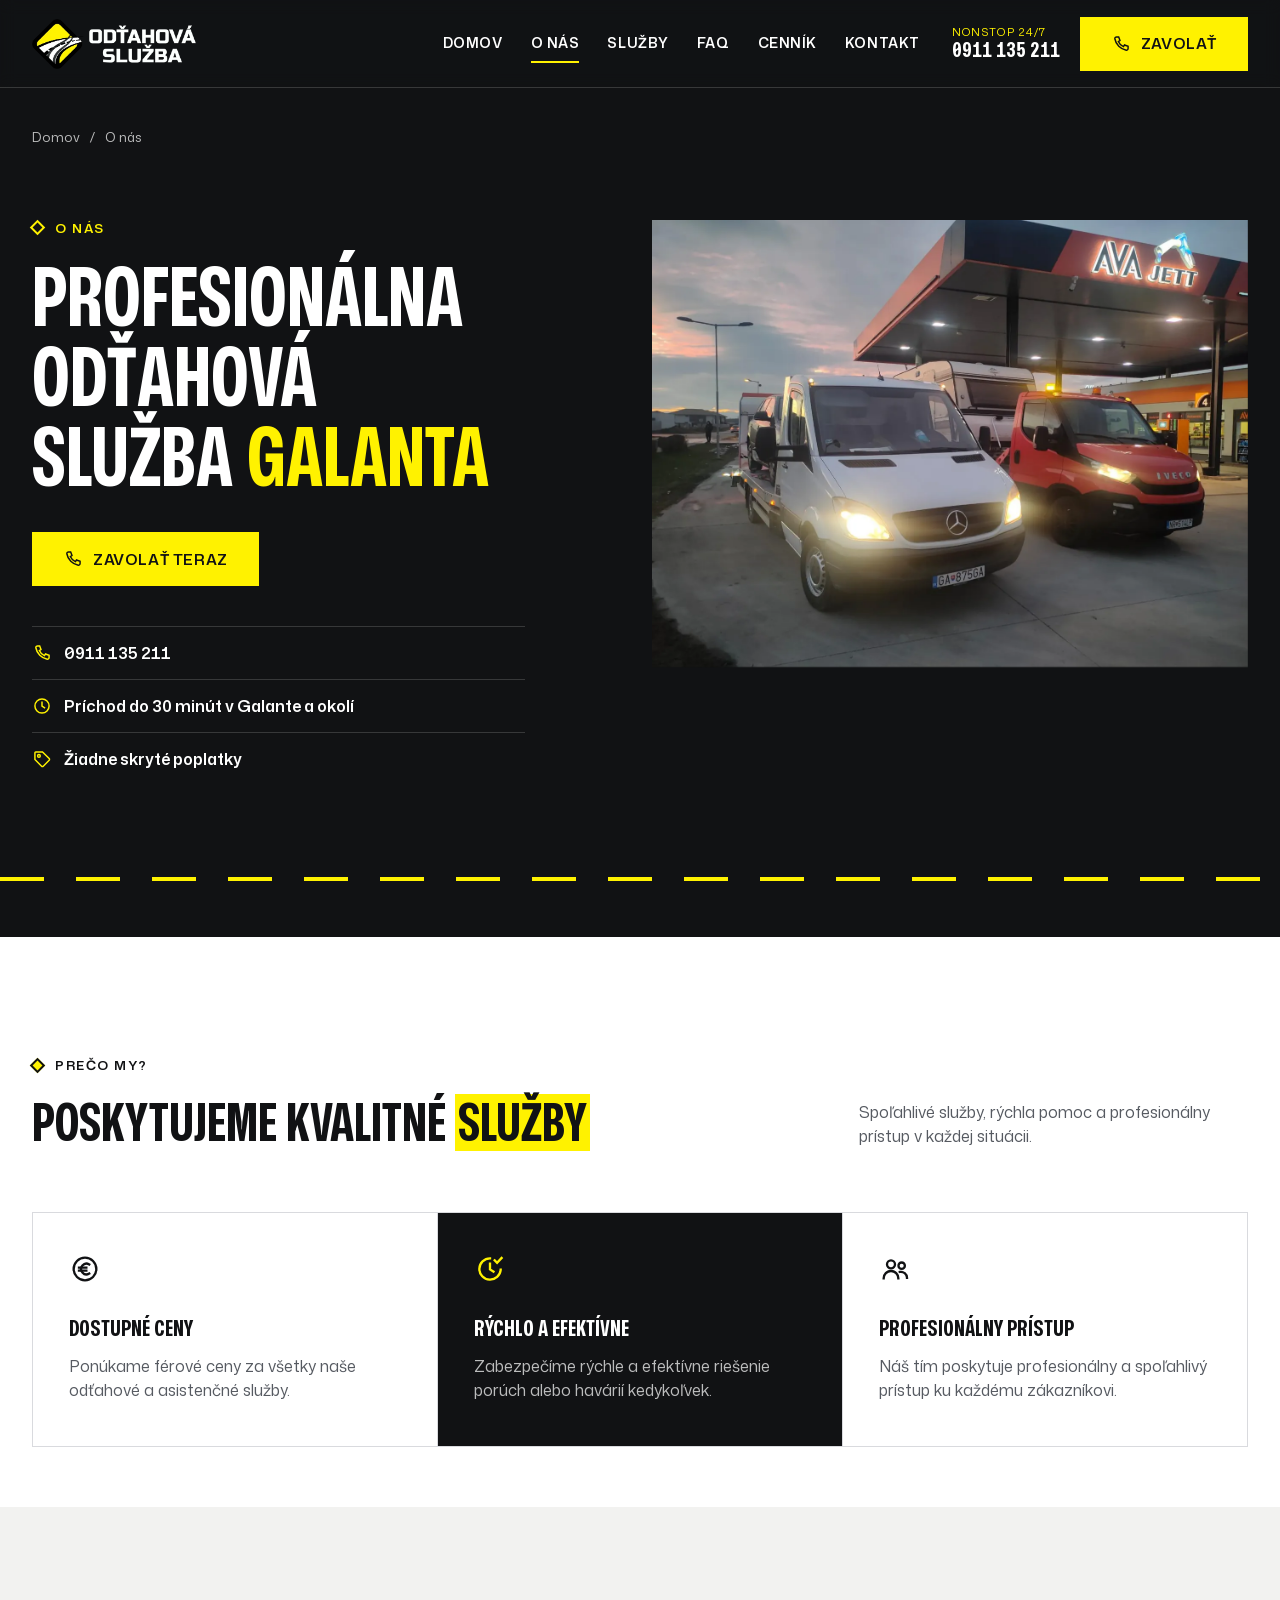
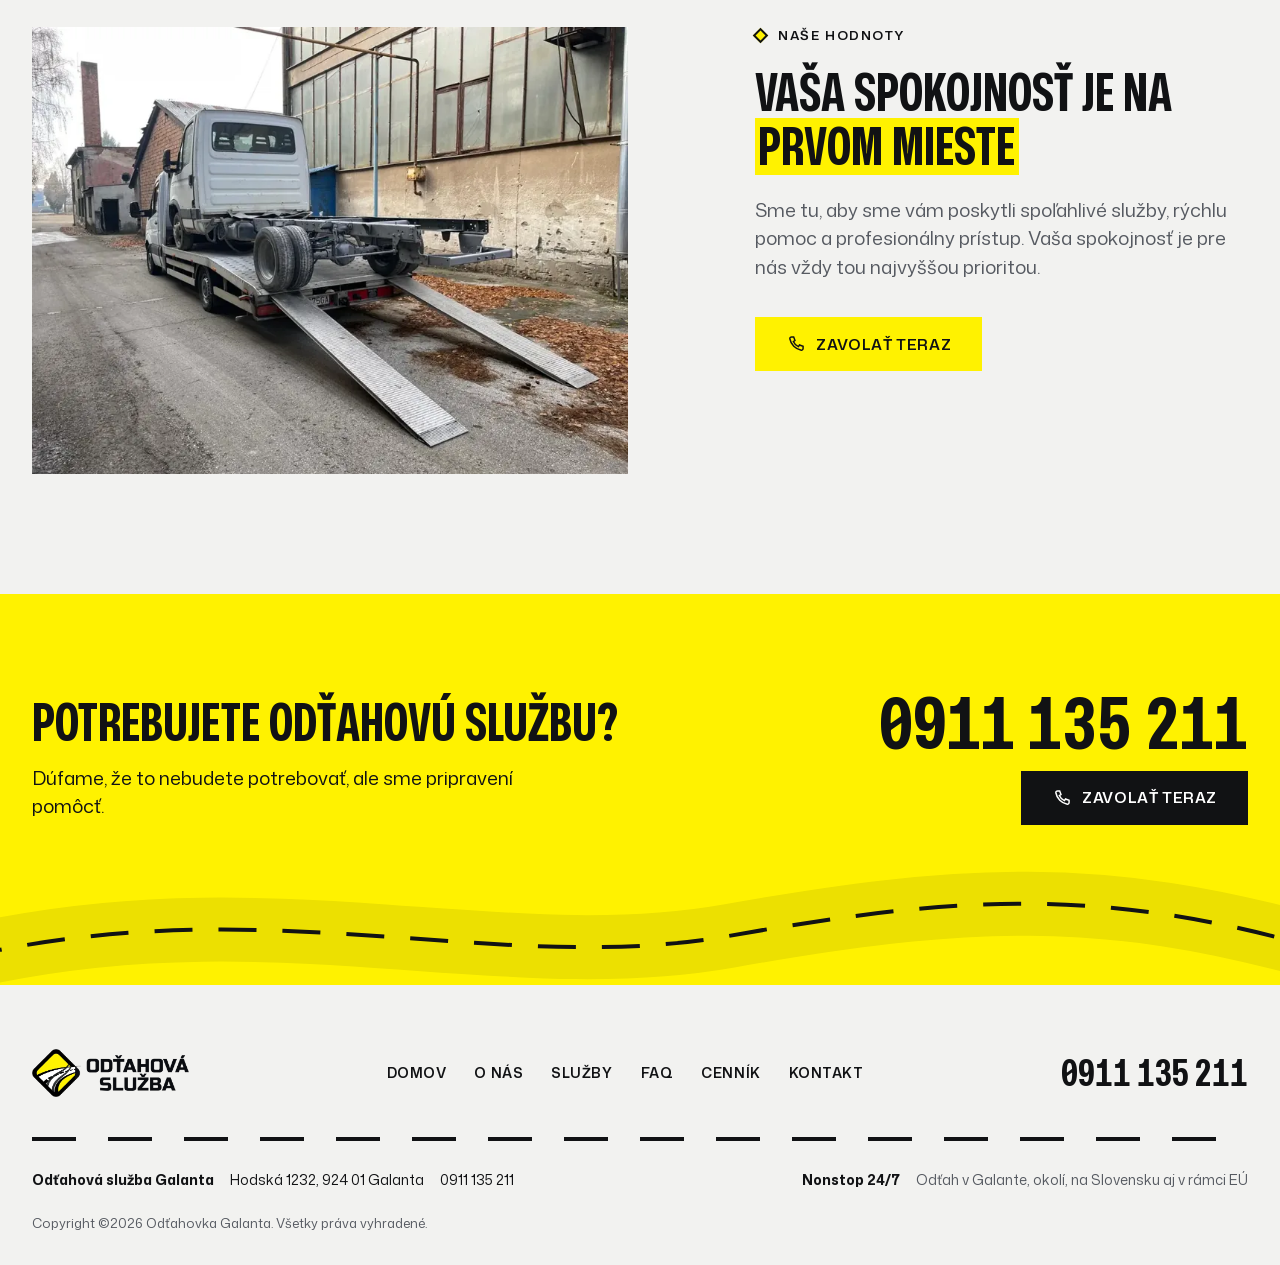
==== commit bde0bbc4: "Spustenie na odtahovka-galanta.sk: ostrá verzia bez pruhu návrhu, indexovanie povolené Build --live:" ====
--- a/o-nas/index.html
+++ b/o-nas/index.html
@@ -5,7 +5,7 @@
 <meta name="viewport" content="width=device-width,initial-scale=1,viewport-fit=cover">
 <title>O nás | Odťahová služba Galanta – nonstop odťah 24/7</title>
 <meta name="description" content="Profesionálna odťahová služba Galanta: dostupné ceny, rýchla pomoc a profesionálny prístup. Nonstop 24/7, odťah po SR aj EÚ. Volajte 0911 135 211.">
-<meta name="robots" content="noindex, nofollow">
+<meta name="robots" content="index, follow, max-image-preview:large, max-snippet:-1">
 <link rel="canonical" href="https://odtahovka-galanta.sk/o-nas/">
 <link rel="alternate" hreflang="sk" href="https://odtahovka-galanta.sk/o-nas/">
 <meta name="geo.region" content="SK-TA">
@@ -41,7 +41,7 @@
 <body>
 <a class="skip" href="#obsah">Preskočiť na obsah</a>
 <svg width="0" height="0" style="position:absolute" aria-hidden="true"><defs><symbol id="i-phone" viewBox="0 0 24 24"><path d="M6.6 3.5h2.6l1.6 4.3-2 1.3a11.5 11.5 0 0 0 6.1 6.1l1.3-2 4.3 1.6v2.6a2 2 0 0 1-2.2 2A17 17 0 0 1 4.6 5.7a2 2 0 0 1 2-2.2z"/></symbol><symbol id="i-clock" viewBox="0 0 24 24"><circle cx="12" cy="12" r="8.5"/><path d="M12 7.5V12l3 2"/></symbol><symbol id="i-tag" viewBox="0 0 24 24"><path d="M3.5 12.6V4.5a1 1 0 0 1 1-1h8.1l8 8a1.4 1.4 0 0 1 0 2l-7.1 7.1a1.4 1.4 0 0 1-2 0z"/><circle cx="8.3" cy="8.3" r="1.6"/></symbol><symbol id="i-tow" viewBox="0 0 24 24"><path d="M2.5 16v-5l2-3h4.5V16"/><path d="M9 13h12.5v3"/><path d="M12.5 13l6.5-6.5v3.5"/><path d="M2.5 16h2.6M9.3 16h5.6M19.1 16h2.4"/><circle cx="7.2" cy="16.3" r="2.1"/><circle cx="17" cy="16.3" r="2.1"/></symbol><symbol id="i-gauge" viewBox="0 0 24 24"><path d="M4.5 17a8 8 0 1 1 15 0"/><path d="M12 13.5l4-4"/><circle cx="12" cy="13.5" r="1.3"/><path d="M6.9 11.1l-.9-.5M12 7V5.9M17.1 11.1l.9-.5"/></symbol><symbol id="i-car" viewBox="0 0 24 24"><path d="M3 15.5V13l2-4.5h10l3.5 4 2.5.8v2.2"/><path d="M3 15.5h2.2M9.8 15.5h4.4M18.8 15.5H21"/><circle cx="7.5" cy="15.8" r="2.2"/><circle cx="16.5" cy="15.8" r="2.2"/><path d="M8.5 8.5v4h9.5"/></symbol><symbol id="i-truck" viewBox="0 0 24 24"><path d="M2.5 16V6.5h11V16"/><path d="M13.5 9.5h4l3 3.5V16"/><path d="M2.5 16h2.3M9.3 16h5.3M19.1 16h1.4"/><circle cx="7" cy="16.3" r="2.2"/><circle cx="16.8" cy="16.3" r="2.2"/></symbol><symbol id="i-eu" viewBox="0 0 24 24"><polygon points="12.00,2.90 12.40,3.85 13.43,3.94 12.64,4.61 12.88,5.61 12.00,5.08 11.12,5.61 11.36,4.61 10.57,3.94 11.60,3.85" fill="currentColor" stroke="none"/><polygon points="15.80,3.92 16.20,4.87 17.23,4.95 16.44,5.63 16.68,6.63 15.80,6.09 14.92,6.63 15.16,5.63 14.37,4.95 15.40,4.87" fill="currentColor" stroke="none"/><polygon points="18.58,6.70 18.98,7.65 20.01,7.74 19.22,8.41 19.46,9.41 18.58,8.88 17.70,9.41 17.94,8.41 17.16,7.74 18.19,7.65" fill="currentColor" stroke="none"/><polygon points="19.60,10.50 20.00,11.45 21.03,11.54 20.24,12.21 20.48,13.21 19.60,12.68 18.72,13.21 18.96,12.21 18.17,11.54 19.20,11.45" fill="currentColor" stroke="none"/><polygon points="18.58,14.30 18.98,15.25 20.01,15.34 19.22,16.01 19.46,17.01 18.58,16.47 17.70,17.01 17.94,16.01 17.16,15.34 18.19,15.25" fill="currentColor" stroke="none"/><polygon points="15.80,17.08 16.20,18.04 17.23,18.12 16.44,18.79 16.68,19.80 15.80,19.26 14.92,19.80 15.16,18.79 14.37,18.12 15.40,18.04" fill="currentColor" stroke="none"/><polygon points="12.00,18.10 12.40,19.05 13.43,19.14 12.64,19.81 12.88,20.81 12.00,20.28 11.12,20.81 11.36,19.81 10.57,19.14 11.60,19.05" fill="currentColor" stroke="none"/><polygon points="8.20,17.08 8.60,18.04 9.63,18.12 8.84,18.79 9.08,19.80 8.20,19.26 7.32,19.80 7.56,18.79 6.77,18.12 7.80,18.04" fill="currentColor" stroke="none"/><polygon points="5.42,14.30 5.81,15.25 6.84,15.34 6.06,16.01 6.30,17.01 5.42,16.48 4.54,17.01 4.78,16.01 3.99,15.34 5.02,15.25" fill="currentColor" stroke="none"/><polygon points="4.40,10.50 4.80,11.45 5.83,11.54 5.04,12.21 5.28,13.21 4.40,12.68 3.52,13.21 3.76,12.21 2.97,11.54 4.00,11.45" fill="currentColor" stroke="none"/><polygon points="5.42,6.70 5.81,7.65 6.84,7.74 6.06,8.41 6.30,9.41 5.42,8.88 4.54,9.41 4.78,8.41 3.99,7.74 5.02,7.65" fill="currentColor" stroke="none"/><polygon points="8.20,3.92 8.60,4.87 9.63,4.95 8.84,5.63 9.08,6.63 8.20,6.09 7.32,6.63 7.56,5.63 6.77,4.95 7.80,4.87" fill="currentColor" stroke="none"/></symbol><symbol id="i-buoy" viewBox="0 0 24 24"><circle cx="12" cy="12" r="8.5"/><circle cx="12" cy="12" r="3.6"/><path d="M6 6l3.4 3.4M14.6 14.6L18 18M18 6l-3.4 3.4M9.4 14.6L6 18"/></symbol><symbol id="i-recycle" viewBox="0 0 24 24"><path d="M20 12a8 8 0 0 1-14.3 4.9"/><path d="M4 12a8 8 0 0 1 14.3-4.9"/><path d="M18.6 3.6v3.6H15"/><path d="M5.4 20.4v-3.6H9"/></symbol><symbol id="i-garage" viewBox="0 0 24 24"><path d="M3 20V9.2L12 4l9 5.2V20"/><path d="M6.5 20v-7.5h11V20"/><path d="M6.5 15.5h11M6.5 18h11"/></symbol><symbol id="i-tire" viewBox="0 0 24 24"><circle cx="12" cy="12" r="8.5"/><circle cx="12" cy="12" r="2.6"/><path d="M12.00 9.40L12.00 5.80M14.47 11.20L17.90 10.08M13.53 14.10L15.64 17.02M10.47 14.10L8.36 17.02M9.53 11.20L6.10 10.08"/></symbol><symbol id="i-battery" viewBox="0 0 24 24"><rect x="3" y="7" width="18" height="12"/><path d="M7 7V5h3v2M14 7V5h3v2"/><path d="M12.8 9.5l-2.6 4h3.6l-2.6 4"/></symbol><symbol id="i-arrow" viewBox="0 0 24 24"><path d="M5 12h14M13 6l6 6-6 6"/></symbol><symbol id="i-euro" viewBox="0 0 24 24"><circle cx="12" cy="12" r="8.5"/><path d="M15.2 8.6a4 4 0 1 0 0 6.8"/><path d="M7.5 11h5.5M7.5 13.2h5.5"/></symbol><symbol id="i-ontime" viewBox="0 0 24 24"><path d="M20 12.5A8 8 0 1 1 12 4"/><path d="M12 8v4.3l2.6 1.6"/><path d="M15.5 5.5l1.8 1.8 3.4-3.6"/></symbol><symbol id="i-team" viewBox="0 0 24 24"><circle cx="9" cy="8.5" r="3"/><path d="M3.5 19a5.5 5.5 0 0 1 11 0"/><circle cx="17" cy="9.5" r="2.4"/><path d="M15.6 14.2A4.6 4.6 0 0 1 21 18.6"/></symbol><symbol id="i-plus" viewBox="0 0 24 24"><path d="M12 5v14M5 12h14"/></symbol><symbol id="i-google" viewBox="0 0 48 48"><path fill="#EA4335" d="M24 9.5c3.54 0 6.71 1.22 9.21 3.6l6.85-6.85C35.9 2.38 30.47 0 24 0 14.62 0 6.51 5.38 2.56 13.22l7.98 6.19C12.43 13.72 17.74 9.5 24 9.5z"/><path fill="#4285F4" d="M46.98 24.55c0-1.57-.15-3.09-.38-4.55H24v9.02h12.94c-.58 2.96-2.26 5.48-4.78 7.18l7.73 6c4.51-4.18 7.09-10.36 7.09-17.65z"/><path fill="#FBBC05" d="M10.53 28.59c-.48-1.45-.76-2.99-.76-4.59s.27-3.14.76-4.59l-7.98-6.19C.92 16.46 0 20.12 0 24c0 3.88.92 7.54 2.56 10.78l7.97-6.19z"/><path fill="#34A853" d="M24 48c6.48 0 11.91-2.13 15.89-5.81l-7.73-6c-2.15 1.45-4.92 2.3-8.16 2.3-6.26 0-11.57-4.22-13.47-9.91l-7.98 6.19C6.51 42.62 14.62 48 24 48z"/></symbol></defs></svg>
-<p class="demo">Neoficiálny návrh — nie je to oficiálny web podniku. Ukážka redizajnu od webdavid.sk, objednávky tu nefungujú.</p>
+
 <header class="top" id="top">
   <div class="kontajner top__in">
     <a class="logo" href="../" aria-label="Odťahová služba Galanta — domov"><img src="../assets/img/logo-odtahova-sluzba-svetle.webp" width="560" height="171" alt="Odťahová služba Galanta – logo"></a>
@@ -128,7 +128,7 @@
       <address class="foot__nap"><b>Odťahová služba Galanta</b><span>Hodská 1232, 924 01 Galanta</span><a href="tel:+421911135211">0911 135 211</a></address>
       <p class="foot__hours"><b>Nonstop 24/7</b><span>Odťah v Galante, okolí, na Slovensku aj v rámci EÚ</span></p>
     </div>
-    <div class="foot__legal"><span>Neoficiálny návrh webu · webdavid.sk · 2026</span><span>Texty a fotografie: odtahovka-galanta.sk</span></div>
+    <div class="foot__legal"><span>Copyright ©2026 Odťahovka Galanta. Všetky práva vyhradené.</span></div>
   </div>
 </footer>
 <div class="mbar"><a class="btn btn--y" href="tel:+421911135211"><svg class="i" aria-hidden="true"><use href="#i-phone"/></svg>Zavolať</a><a class="btn btn--line" href="../#cennik">Cenník</a></div>
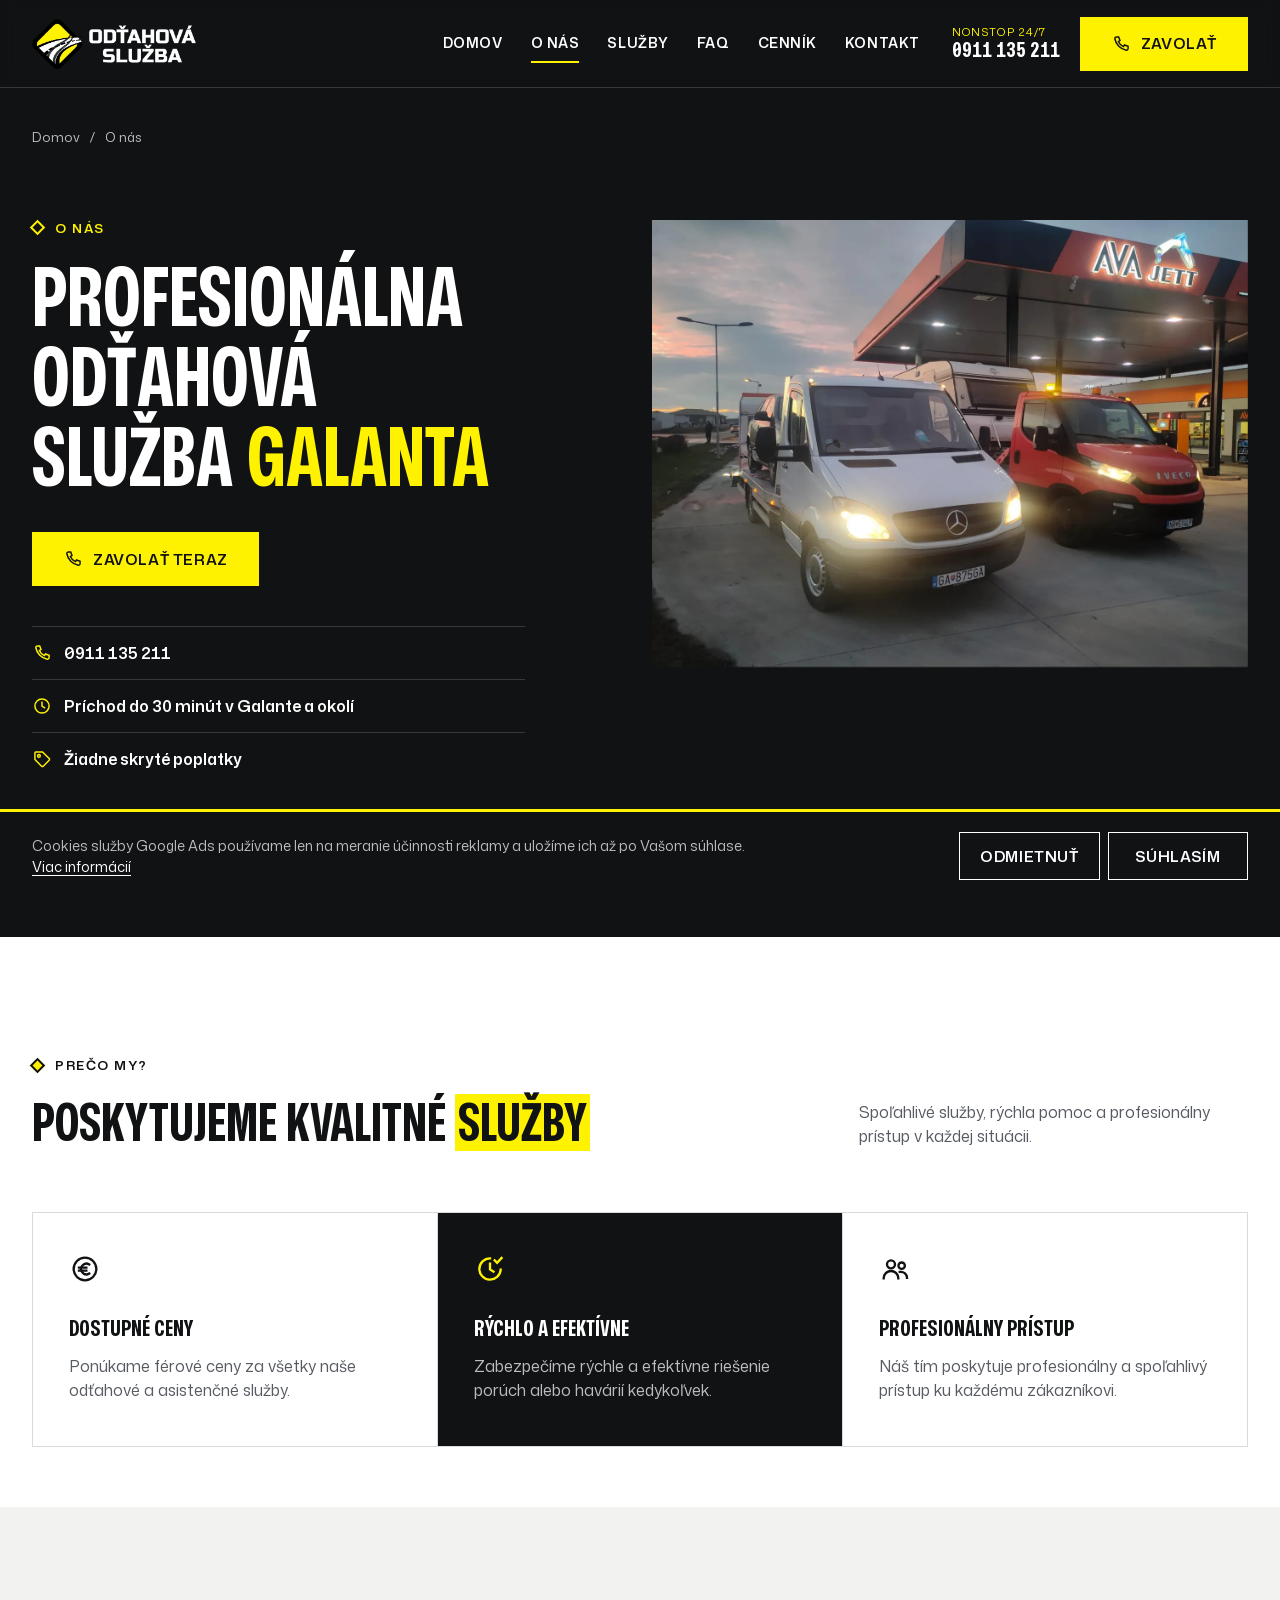
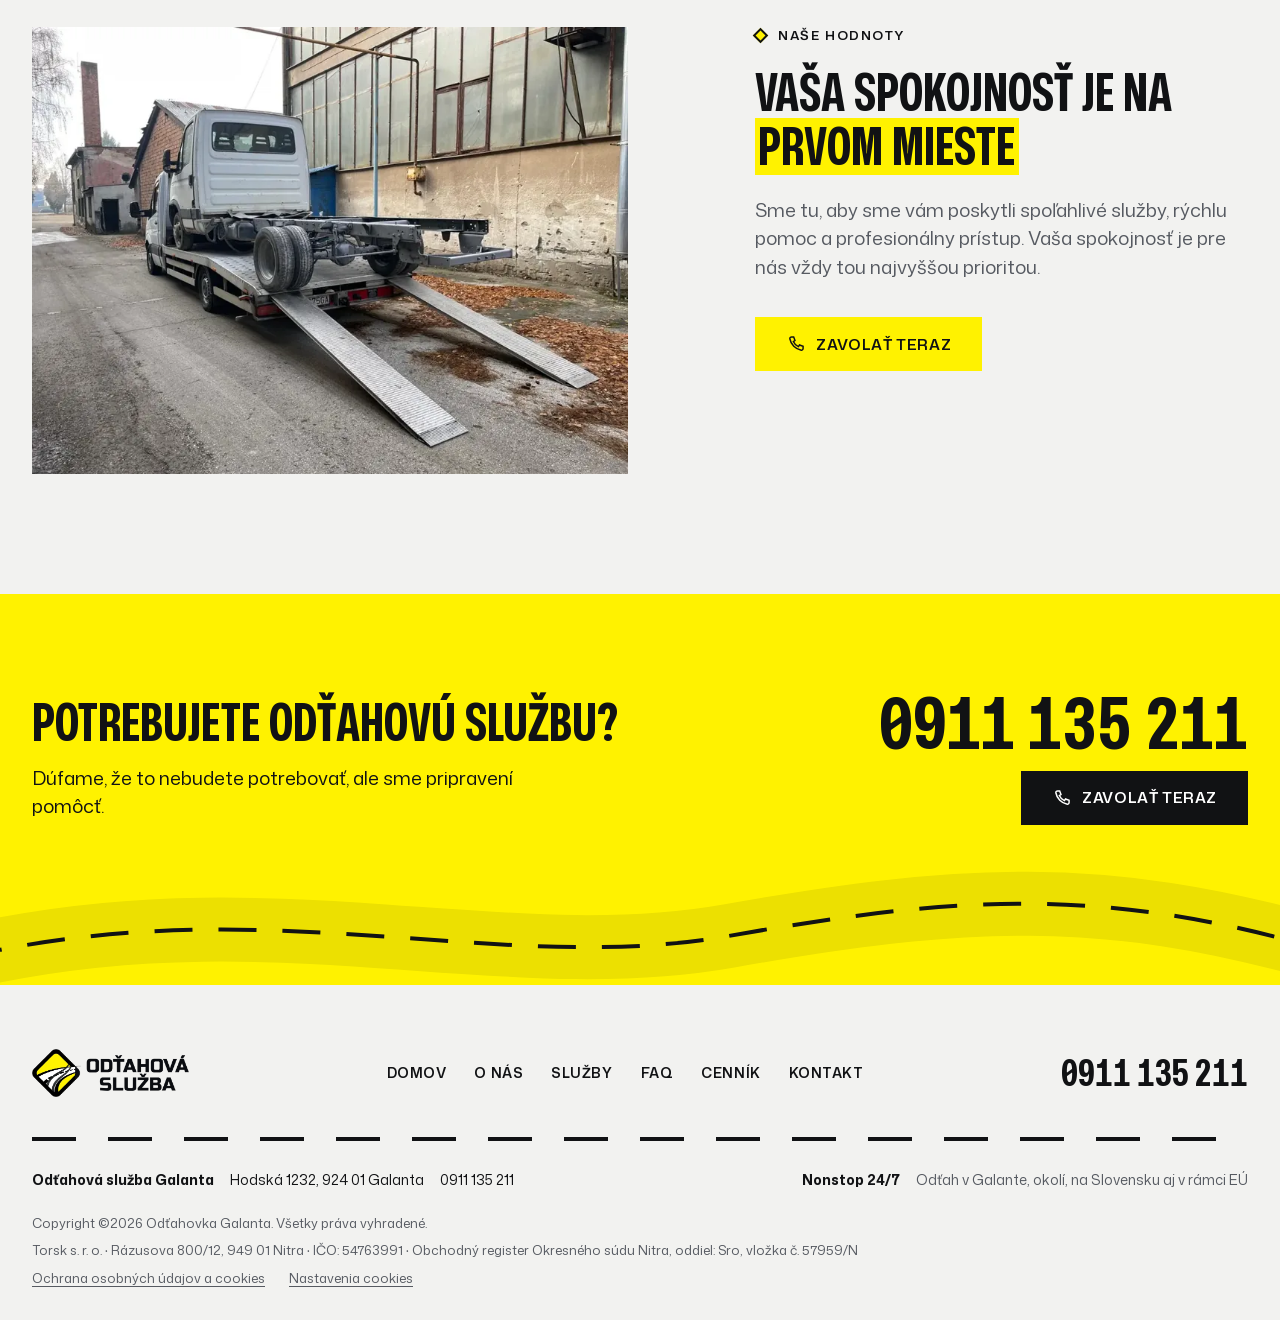
==== commit d60acdf7: "Meranie hovorov pre Google Ads, súhlas s cookies, ochrana osobných údajov, údaje prevádzkovateľa Co-" ====
--- a/o-nas/index.html
+++ b/o-nas/index.html
@@ -36,7 +36,7 @@
 <link rel="preload" as="image" href="../assets/img/vozidla-cerpacia-stanica.webp" imagesrcset="../assets/img/vozidla-cerpacia-stanica-800.webp 800w, ../assets/img/vozidla-cerpacia-stanica.webp 1400w" imagesizes="100vw" fetchpriority="high">
 <link rel="stylesheet" href="../assets/css/style.css">
 <script>document.documentElement.classList.add("js")</script>
-<script type="application/ld+json">{"@context":"https://schema.org","@graph":[{"@type":"WebSite","@id":"https://odtahovka-galanta.sk/#web","url":"https://odtahovka-galanta.sk/","name":"Odťahová služba Galanta","alternateName":"Odťahovka Galanta","inLanguage":"sk-SK","publisher":{"@id":"https://odtahovka-galanta.sk/#firma"}},{"@type":["AutomotiveBusiness","EmergencyService"],"@id":"https://odtahovka-galanta.sk/#firma","name":"Odťahová služba Galanta","alternateName":"Odťahovka Galanta","description":"Nonstop odťahová a asistenčná služba v Galante, okolí, na Slovensku aj v rámci celej Európskej únie.","url":"https://odtahovka-galanta.sk/","telephone":"+421911135211","priceRange":"od 50 €","currenciesAccepted":"EUR","logo":"https://odtahovka-galanta.sk/apple-touch-icon.png","image":["https://odtahovka-galanta.sk/assets/img/og-odtahova-sluzba-galanta.jpg","https://odtahovka-galanta.sk/assets/img/hero-noc-cerpacia-stanica.webp","https://odtahovka-galanta.sk/assets/img/vozidla-cerpacia-stanica.webp"],"address":{"@type":"PostalAddress","streetAddress":"Hodská 1232","addressLocality":"Galanta","postalCode":"924 01","addressRegion":"Trnavský kraj","addressCountry":"SK"},"geo":{"@type":"GeoCoordinates","latitude":48.203926,"longitude":17.709596},"hasMap":"https://www.google.com/maps/search/?api=1&query=Odťahová+služba+Galanta&query_place_id=ChIJV22LMRlla0cRV9cov1G9rgE","openingHoursSpecification":[{"@type":"OpeningHoursSpecification","dayOfWeek":["Monday","Tuesday","Wednesday","Thursday","Friday","Saturday","Sunday"],"opens":"00:00","closes":"23:59"}],"contactPoint":{"@type":"ContactPoint","telephone":"+421911135211","contactType":"emergency","areaServed":"SK","availableLanguage":["sk"],"hoursAvailable":{"@type":"OpeningHoursSpecification","dayOfWeek":["Monday","Tuesday","Wednesday","Thursday","Friday","Saturday","Sunday"],"opens":"00:00","closes":"23:59"}},"areaServed":[{"@type":"City","name":"Galanta"},{"@type":"City","name":"Matúškovo"},{"@type":"City","name":"Gáň"},{"@type":"City","name":"Kajal"},{"@type":"City","name":"Tomášikovo"},{"@type":"City","name":"Mostová"},{"@type":"City","name":"Pusté Úľany"},{"@type":"City","name":"Sládkovičovo"},{"@type":"City","name":"Sereď"},{"@type":"City","name":"Šaľa"},{"@type":"City","name":"Veľké Úľany"},{"@type":"City","name":"Senec"},{"@type":"City","name":"Trnava"},{"@type":"City","name":"Bratislava"},{"@type":"AdministrativeArea","name":"okres Galanta"},{"@type":"AdministrativeArea","name":"Trnavský kraj"},{"@type":"Country","name":"Slovensko"},{"@type":"Place","name":"Európska únia"}],"makesOffer":[{"@type":"Offer","name":"Paušál za odťah v rámci Galanty","priceSpecification":{"@type":"PriceSpecification","minPrice":50,"priceCurrency":"EUR"}},{"@type":"Offer","name":"Odťah vozidla do 1 300 kg v rámci SR","priceSpecification":{"@type":"UnitPriceSpecification","minPrice":0.6,"priceCurrency":"EUR","unitCode":"KMT","unitText":"km"}},{"@type":"Offer","name":"Odťah vozidla nad 1 300 kg v rámci SR","priceSpecification":{"@type":"UnitPriceSpecification","minPrice":0.8,"priceCurrency":"EUR","unitCode":"KMT","unitText":"km"}}],"hasOfferCatalog":{"@type":"OfferCatalog","name":"Služby odťahovej služby Galanta","itemListElement":[{"@type":"Offer","itemOffered":{"@type":"Service","name":"Odťah osobných vozidiel","description":"Rýchly a spoľahlivý odťah vozidiel pri poruche alebo dopravnej nehode.","areaServed":"Galanta a okolie, Slovensko, Európska únia"}},{"@type":"Offer","itemOffered":{"@type":"Service","name":"Odťah ťažkej techniky a strojov","description":"Odťah nákladných vozidiel, strojov a poľnohospodárskej techniky rýchlo a spoľahlivo v EÚ.","areaServed":"Galanta a okolie, Slovensko, Európska únia"}},{"@type":"Offer","itemOffered":{"@type":"Service","name":"Odťah v rámci EU","description":"Rýchly a spoľahlivý odťah vozidiel kdekoľvek v rámci celej Európskej únie, pre vaše bezpečie a pohodlie.","areaServed":"Galanta a okolie, Slovensko, Európska únia"}},{"@type":"Offer","itemOffered":{"@type":"Service","name":"Asistenčné služby","description":"Komplexná pomoc na mieste pri poruchách, nehodách alebo nečakaných situáciách.","areaServed":"Galanta a okolie, Slovensko, Európska únia"}},{"@type":"Offer","itemOffered":{"@type":"Service","name":"Recyklácia","description":"Ekologická a bezpečná likvidácia a recyklácia starých alebo havarovaných vozidiel.","areaServed":"Galanta a okolie, Slovensko, Európska únia"}},{"@type":"Offer","itemOffered":{"@type":"Service","name":"Uskladnenie havarovaných áut","description":"Bezpečné a monitorované uskladnenie havarovaných alebo nepojazdných vozidiel dlhodobo.","areaServed":"Galanta a okolie, Slovensko, Európska únia"}},{"@type":"Offer","itemOffered":{"@type":"Service","name":"Výmena pneumatík","description":"Rýchla a bezpečná výmena pneumatík priamo u vás alebo v servise.","areaServed":"Galanta a okolie, Slovensko, Európska únia"}},{"@type":"Offer","itemOffered":{"@type":"Service","name":"Štartovanie auta","description":"Štartovanie vozidiel s vybitou batériou kedykoľvek a kdekoľvek potrebujete.","areaServed":"Galanta a okolie, Slovensko, Európska únia"}}]},"knowsAbout":["odťah vozidiel","odťahová služba","asistenčné služby","odťah ťažkej techniky","výmena pneumatík","štartovanie auta"],"sameAs":["https://www.google.com/maps/search/?api=1&query=Odťahová+služba+Galanta&query_place_id=ChIJV22LMRlla0cRV9cov1G9rgE"]},{"@type":"WebPage","@id":"https://odtahovka-galanta.sk/o-nas/#stranka","url":"https://odtahovka-galanta.sk/o-nas/","name":"O nás | Odťahová služba Galanta – nonstop odťah 24/7","description":"Profesionálna odťahová služba Galanta: dostupné ceny, rýchla pomoc a profesionálny prístup. Nonstop 24/7, odťah po SR aj EÚ. Volajte 0911 135 211.","inLanguage":"sk-SK","isPartOf":{"@id":"https://odtahovka-galanta.sk/#web"},"about":{"@id":"https://odtahovka-galanta.sk/#firma"},"primaryImageOfPage":"https://odtahovka-galanta.sk/assets/img/og-odtahova-sluzba-galanta.jpg","dateModified":"2026-11-23","breadcrumb":{"@id":"https://odtahovka-galanta.sk/o-nas/#omrvinky"}},{"@type":"BreadcrumbList","@id":"https://odtahovka-galanta.sk/o-nas/#omrvinky","itemListElement":[{"@type":"ListItem","position":1,"name":"Domov","item":"https://odtahovka-galanta.sk/"},{"@type":"ListItem","position":2,"name":"O nás","item":"https://odtahovka-galanta.sk/o-nas/"}]}]}</script>
+<script type="application/ld+json">{"@context":"https://schema.org","@graph":[{"@type":"WebSite","@id":"https://odtahovka-galanta.sk/#web","url":"https://odtahovka-galanta.sk/","name":"Odťahová služba Galanta","alternateName":"Odťahovka Galanta","inLanguage":"sk-SK","publisher":{"@id":"https://odtahovka-galanta.sk/#firma"}},{"@type":["AutomotiveBusiness","EmergencyService"],"@id":"https://odtahovka-galanta.sk/#firma","name":"Odťahová služba Galanta","alternateName":"Odťahovka Galanta","description":"Nonstop odťahová a asistenčná služba v Galante, okolí, na Slovensku aj v rámci celej Európskej únie.","url":"https://odtahovka-galanta.sk/","telephone":"+421911135211","priceRange":"od 50 €","currenciesAccepted":"EUR","logo":"https://odtahovka-galanta.sk/apple-touch-icon.png","image":["https://odtahovka-galanta.sk/assets/img/og-odtahova-sluzba-galanta.jpg","https://odtahovka-galanta.sk/assets/img/hero-noc-cerpacia-stanica.webp","https://odtahovka-galanta.sk/assets/img/vozidla-cerpacia-stanica.webp"],"address":{"@type":"PostalAddress","streetAddress":"Hodská 1232","addressLocality":"Galanta","postalCode":"924 01","addressRegion":"Trnavský kraj","addressCountry":"SK"},"geo":{"@type":"GeoCoordinates","latitude":48.203926,"longitude":17.709596},"hasMap":"https://www.google.com/maps/search/?api=1&query=Odťahová+služba+Galanta&query_place_id=ChIJV22LMRlla0cRV9cov1G9rgE","openingHoursSpecification":[{"@type":"OpeningHoursSpecification","dayOfWeek":["Monday","Tuesday","Wednesday","Thursday","Friday","Saturday","Sunday"],"opens":"00:00","closes":"23:59"}],"contactPoint":{"@type":"ContactPoint","telephone":"+421911135211","contactType":"emergency","areaServed":"SK","availableLanguage":["sk"],"hoursAvailable":{"@type":"OpeningHoursSpecification","dayOfWeek":["Monday","Tuesday","Wednesday","Thursday","Friday","Saturday","Sunday"],"opens":"00:00","closes":"23:59"}},"areaServed":[{"@type":"City","name":"Galanta"},{"@type":"City","name":"Matúškovo"},{"@type":"City","name":"Gáň"},{"@type":"City","name":"Kajal"},{"@type":"City","name":"Tomášikovo"},{"@type":"City","name":"Mostová"},{"@type":"City","name":"Pusté Úľany"},{"@type":"City","name":"Sládkovičovo"},{"@type":"City","name":"Sereď"},{"@type":"City","name":"Šaľa"},{"@type":"City","name":"Veľké Úľany"},{"@type":"City","name":"Senec"},{"@type":"City","name":"Trnava"},{"@type":"City","name":"Bratislava"},{"@type":"AdministrativeArea","name":"okres Galanta"},{"@type":"AdministrativeArea","name":"Trnavský kraj"},{"@type":"Country","name":"Slovensko"},{"@type":"Place","name":"Európska únia"}],"makesOffer":[{"@type":"Offer","name":"Paušál za odťah v rámci Galanty","priceSpecification":{"@type":"PriceSpecification","minPrice":50,"priceCurrency":"EUR"}},{"@type":"Offer","name":"Odťah vozidla do 1 300 kg v rámci SR","priceSpecification":{"@type":"UnitPriceSpecification","minPrice":0.6,"priceCurrency":"EUR","unitCode":"KMT","unitText":"km"}},{"@type":"Offer","name":"Odťah vozidla nad 1 300 kg v rámci SR","priceSpecification":{"@type":"UnitPriceSpecification","minPrice":0.8,"priceCurrency":"EUR","unitCode":"KMT","unitText":"km"}}],"hasOfferCatalog":{"@type":"OfferCatalog","name":"Služby odťahovej služby Galanta","itemListElement":[{"@type":"Offer","itemOffered":{"@type":"Service","name":"Odťah osobných vozidiel","description":"Rýchly a spoľahlivý odťah vozidiel pri poruche alebo dopravnej nehode.","areaServed":"Galanta a okolie, Slovensko, Európska únia"}},{"@type":"Offer","itemOffered":{"@type":"Service","name":"Odťah ťažkej techniky a strojov","description":"Odťah nákladných vozidiel, strojov a poľnohospodárskej techniky rýchlo a spoľahlivo v EÚ.","areaServed":"Galanta a okolie, Slovensko, Európska únia"}},{"@type":"Offer","itemOffered":{"@type":"Service","name":"Odťah v rámci EU","description":"Rýchly a spoľahlivý odťah vozidiel kdekoľvek v rámci celej Európskej únie, pre vaše bezpečie a pohodlie.","areaServed":"Galanta a okolie, Slovensko, Európska únia"}},{"@type":"Offer","itemOffered":{"@type":"Service","name":"Asistenčné služby","description":"Komplexná pomoc na mieste pri poruchách, nehodách alebo nečakaných situáciách.","areaServed":"Galanta a okolie, Slovensko, Európska únia"}},{"@type":"Offer","itemOffered":{"@type":"Service","name":"Recyklácia","description":"Ekologická a bezpečná likvidácia a recyklácia starých alebo havarovaných vozidiel.","areaServed":"Galanta a okolie, Slovensko, Európska únia"}},{"@type":"Offer","itemOffered":{"@type":"Service","name":"Uskladnenie havarovaných áut","description":"Bezpečné a monitorované uskladnenie havarovaných alebo nepojazdných vozidiel dlhodobo.","areaServed":"Galanta a okolie, Slovensko, Európska únia"}},{"@type":"Offer","itemOffered":{"@type":"Service","name":"Výmena pneumatík","description":"Rýchla a bezpečná výmena pneumatík priamo u vás alebo v servise.","areaServed":"Galanta a okolie, Slovensko, Európska únia"}},{"@type":"Offer","itemOffered":{"@type":"Service","name":"Štartovanie auta","description":"Štartovanie vozidiel s vybitou batériou kedykoľvek a kdekoľvek potrebujete.","areaServed":"Galanta a okolie, Slovensko, Európska únia"}}]},"knowsAbout":["odťah vozidiel","odťahová služba","asistenčné služby","odťah ťažkej techniky","výmena pneumatík","štartovanie auta"],"sameAs":["https://www.google.com/maps/search/?api=1&query=Odťahová+služba+Galanta&query_place_id=ChIJV22LMRlla0cRV9cov1G9rgE"]},{"@type":"WebPage","@id":"https://odtahovka-galanta.sk/o-nas/#stranka","url":"https://odtahovka-galanta.sk/o-nas/","name":"O nás | Odťahová služba Galanta – nonstop odťah 24/7","description":"Profesionálna odťahová služba Galanta: dostupné ceny, rýchla pomoc a profesionálny prístup. Nonstop 24/7, odťah po SR aj EÚ. Volajte 0911 135 211.","inLanguage":"sk-SK","isPartOf":{"@id":"https://odtahovka-galanta.sk/#web"},"about":{"@id":"https://odtahovka-galanta.sk/#firma"},"primaryImageOfPage":"https://odtahovka-galanta.sk/assets/img/og-odtahova-sluzba-galanta.jpg","dateModified":"2026-11-25","breadcrumb":{"@id":"https://odtahovka-galanta.sk/o-nas/#omrvinky"}},{"@type":"BreadcrumbList","@id":"https://odtahovka-galanta.sk/o-nas/#omrvinky","itemListElement":[{"@type":"ListItem","position":1,"name":"Domov","item":"https://odtahovka-galanta.sk/"},{"@type":"ListItem","position":2,"name":"O nás","item":"https://odtahovka-galanta.sk/o-nas/"}]}]}</script>
 </head>
 <body>
 <a class="skip" href="#obsah">Preskočiť na obsah</a>
@@ -128,7 +128,7 @@
       <address class="foot__nap"><b>Odťahová služba Galanta</b><span>Hodská 1232, 924 01 Galanta</span><a href="tel:+421911135211">0911 135 211</a></address>
       <p class="foot__hours"><b>Nonstop 24/7</b><span>Odťah v Galante, okolí, na Slovensku aj v rámci EÚ</span></p>
     </div>
-    <div class="foot__legal"><span>Copyright ©2026 Odťahovka Galanta. Všetky práva vyhradené.</span></div>
+    <div class="foot__legal"><span>Copyright ©2026 Odťahovka Galanta. Všetky práva vyhradené.</span><span>Torsk s. r. o. · Rázusova 800/12, 949 01 Nitra · IČO: 54763991 · Obchodný register Okresného súdu Nitra, oddiel: Sro, vložka č. 57959/N</span><span class="foot__links"><a href="../ochrana-osobnych-udajov/">Ochrana osobných údajov a cookies</a><button type="button" data-ck-open>Nastavenia cookies</button></span></div>
   </div>
 </footer>
 <div class="mbar"><a class="btn btn--y" href="tel:+421911135211"><svg class="i" aria-hidden="true"><use href="#i-phone"/></svg>Zavolať</a><a class="btn btn--line" href="../#cennik">Cenník</a></div>
--- a/assets/css/style.css
+++ b/assets/css/style.css
@@ -97,9 +97,11 @@
 
 /* ---------- hlavička ---------- */
 .top{position:sticky;top:0;z-index:50;height:var(--head-h);padding-inline:var(--pad);color:var(--white);
-  background:rgba(17,18,20,.5);-webkit-backdrop-filter:blur(8px);backdrop-filter:blur(8px);
-  border-bottom:1px solid var(--line-dark);transition:background-color .2s,box-shadow .2s}
-.top--stuck{background:var(--ink);box-shadow:0 4px 32px rgba(0,0,0,.12)}
+  border-bottom:1px solid var(--line-dark);transition:box-shadow .2s}
+.top::before{content:"";position:absolute;inset:0;z-index:-1;background:rgba(17,18,20,.5);
+  -webkit-backdrop-filter:blur(8px);backdrop-filter:blur(8px);transition:background-color .2s}
+.top--stuck{box-shadow:0 4px 32px rgba(0,0,0,.12)}
+.top--stuck::before{background:var(--ink)}
 .top__in{height:100%;display:flex;align-items:center;gap:32px}
 .logo img{width:auto;height:40px}
 @media (min-width:1024px){.top .logo img{height:50px}}
@@ -134,6 +136,7 @@
   .nav__tel small{font-size:12px;font-stretch:100%;font-weight:600;letter-spacing:.12em;color:var(--acc)}
   .nav__tel b{font-size:32px}
   .menu-open .top{z-index:60}
+  .menu-open{overflow:hidden}
 }
 @media (max-width:639px){ .top__btn{display:none} }
 
@@ -425,6 +428,9 @@
   .split__copy{grid-column:8 / span 5}
 }
 
+
+/* 404 */
+.nf__lead{color:var(--on-dark-2);margin-top:24px;max-width:588px}
 
 /* ---------- prístupnosť: preskočenie na obsah ---------- */
 .skip{position:absolute;left:16px;top:-80px;z-index:100;background:var(--acc);color:var(--ink);padding:12px 16px;font-weight:700}
@@ -546,4 +552,33 @@
   .board__row:hover{background:rgba(255,242,0,.28)}
 }
 
+/* ---------- právne informácie ---------- */
+.phero--text{padding-bottom:56px}
+.phero--text h1{max-width:900px}
+.legal{padding-block:var(--rytmus)}
+.legal__in>*{max-width:760px}
+.legal h2{font-size:var(--h3);margin:48px 0 16px}
+.legal h2:first-child{margin-top:0}
+.legal h3{font-size:var(--text);font-weight:700;margin:24px 0 8px}
+.legal p{margin-bottom:12px}
+.legal a{text-decoration:underline;text-underline-offset:3px}
+.legal code{font:inherit;font-weight:600}
+.legal__who{list-style:none;padding:0;display:grid;gap:4px}
+.legal__btn,.foot__links button{appearance:none;background:none;border:0;padding:0;font:inherit;color:inherit;cursor:pointer;text-decoration:underline;text-underline-offset:3px}
+.legal__date{color:var(--ink-2);margin-top:40px}
+.foot__links{display:flex;flex-wrap:wrap;gap:8px 24px}
+.foot__links a{text-decoration:underline;text-underline-offset:3px}
+@media (min-width:1024px){.phero--text{padding-bottom:88px}}
+
+/* ---------- súhlas s cookies (nad spodnou lištou, tlačidlo Zavolať ostáva voľné) ---------- */
+.ck{position:fixed;left:0;right:0;bottom:0;z-index:40;display:grid;gap:16px;padding:20px var(--pad);
+  background:var(--ink);color:var(--white);border-top:3px solid var(--acc);font-size:14px}
+.ck[hidden]{display:none}
+.ck p{max-width:720px;color:var(--on-dark-2)}
+.ck a{color:var(--white);text-decoration:underline;text-underline-offset:3px}
+.ck__btns{display:grid;grid-template-columns:1fr 1fr;gap:8px}
+.ck .btn{height:48px;padding:0 20px}
+@media (max-width:767px){.ck{bottom:calc(68px + env(safe-area-inset-bottom))}}
+@media (min-width:768px){.ck{grid-template-columns:1fr auto;align-items:center;gap:32px;padding-inline:max(var(--pad),calc((100vw - var(--kontajner))/2))}}
+
 @media (prefers-reduced-motion:reduce){*,*::before,*::after{transition:none!important;animation:none!important}}
